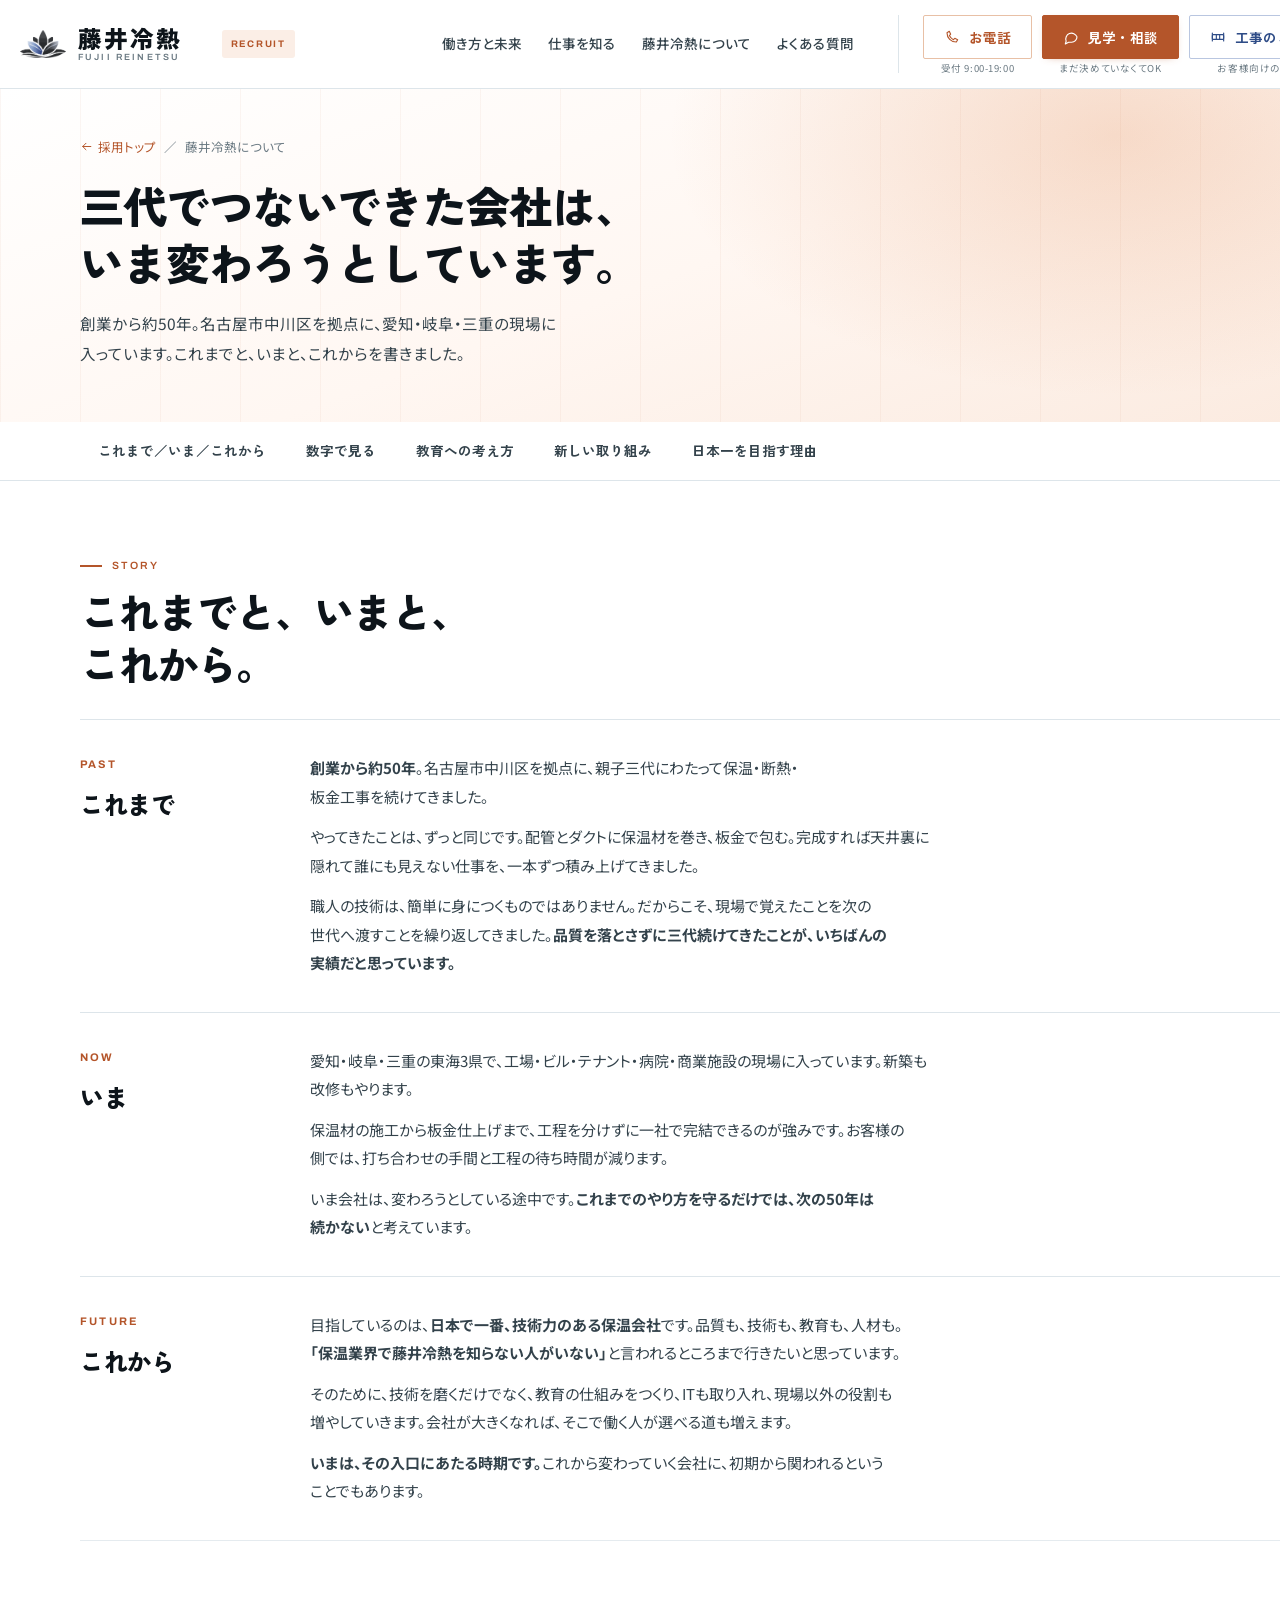
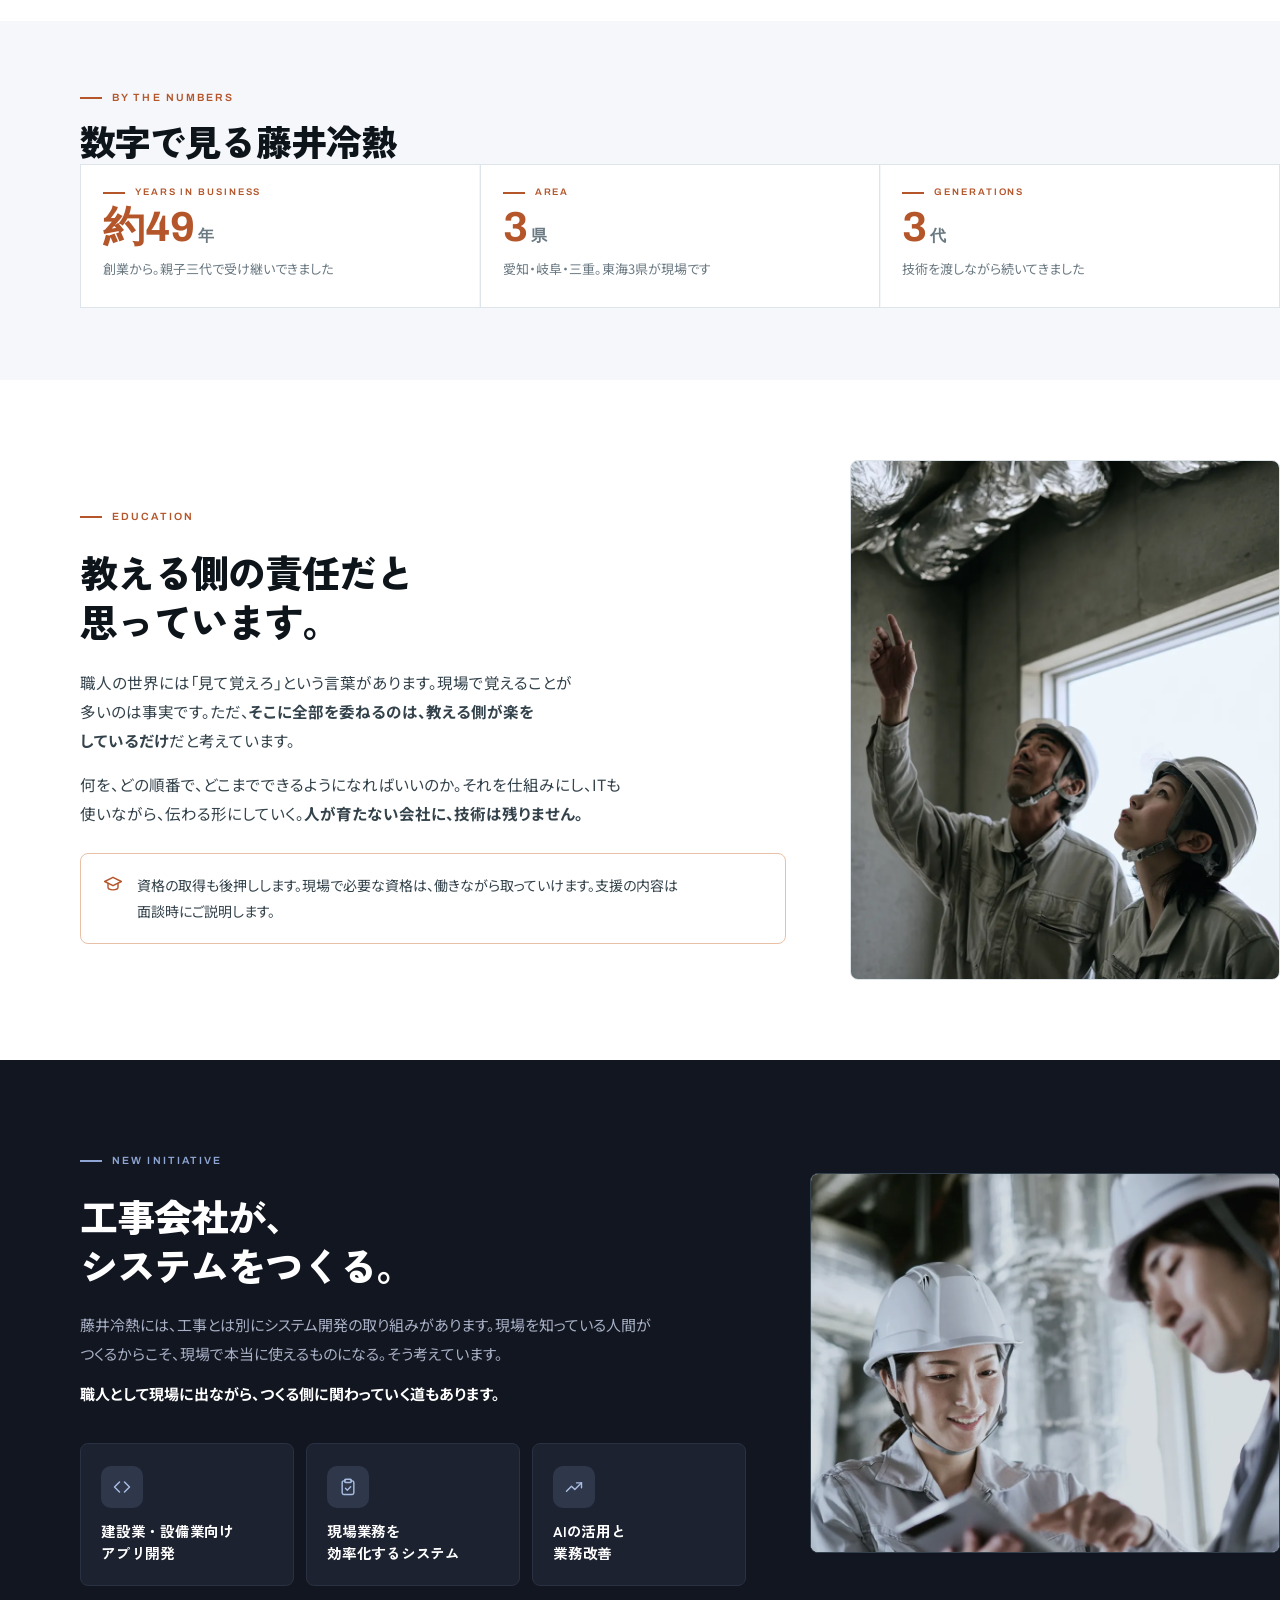
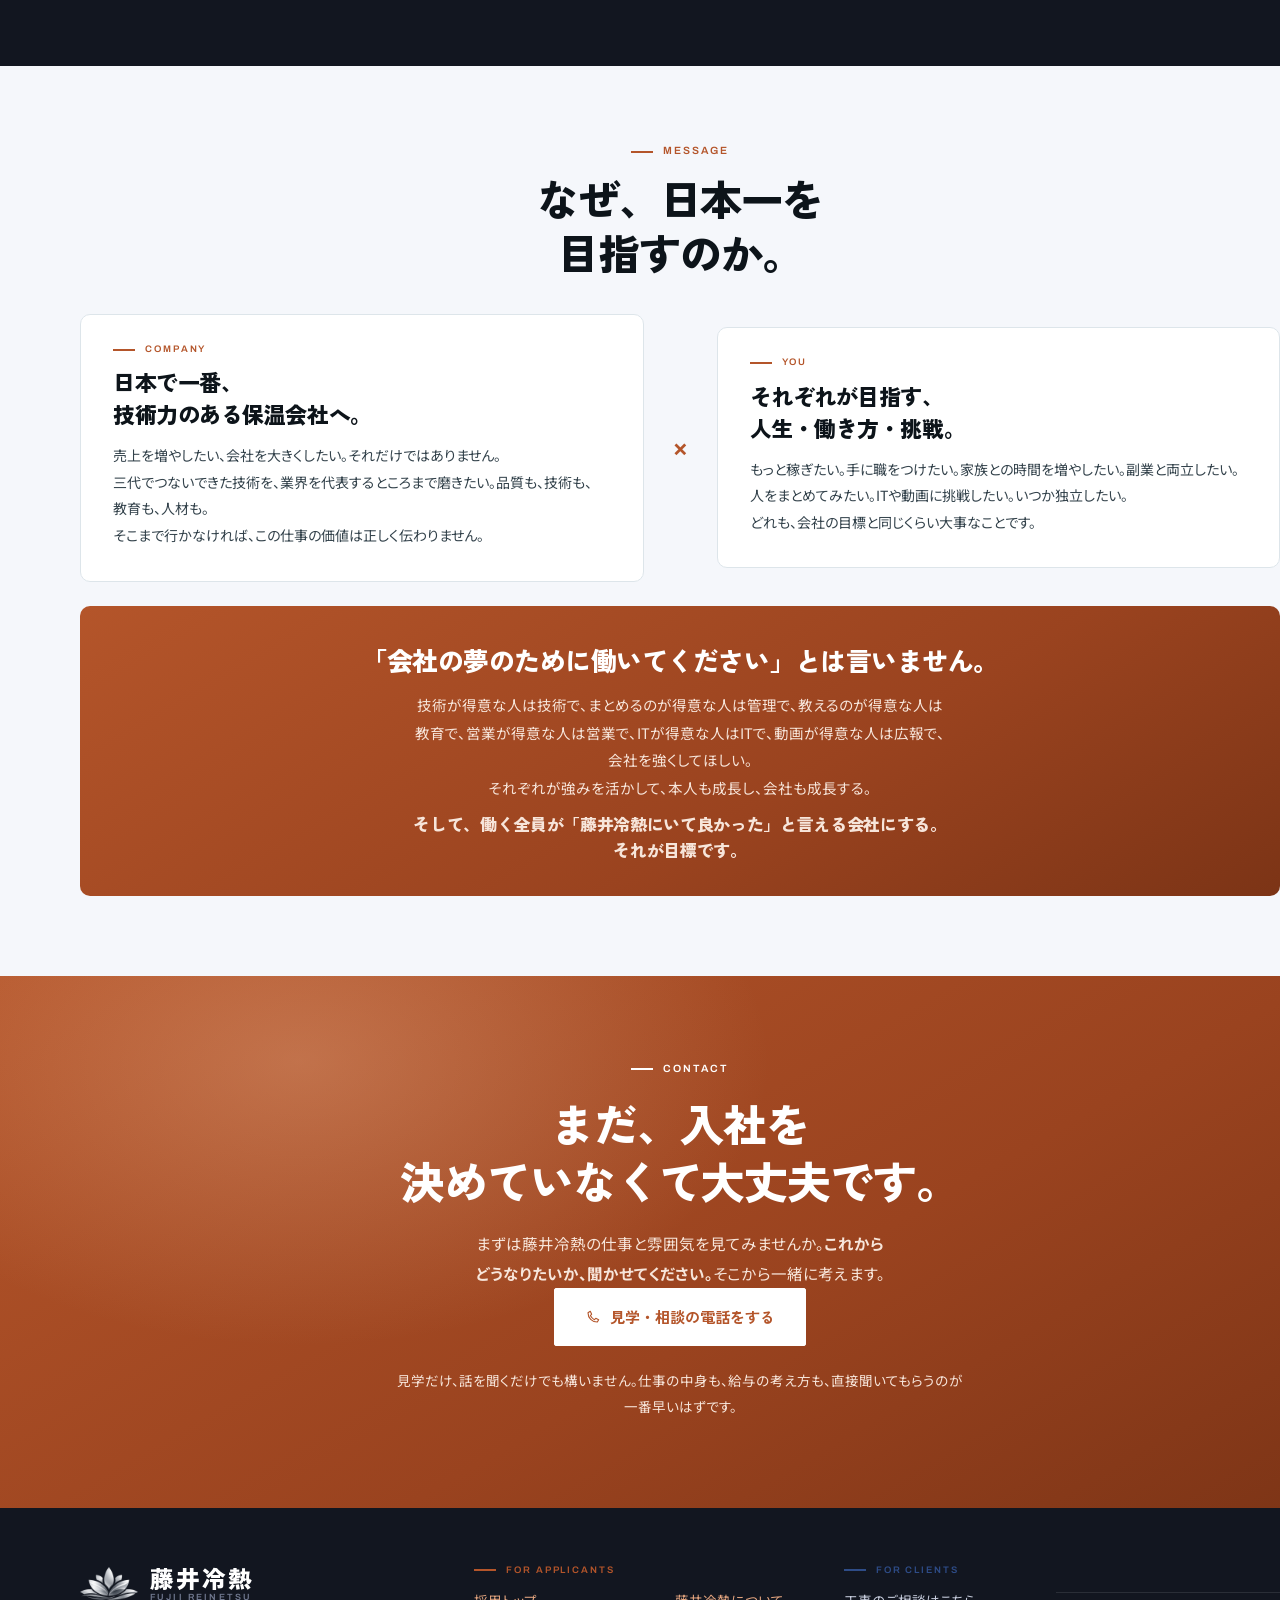
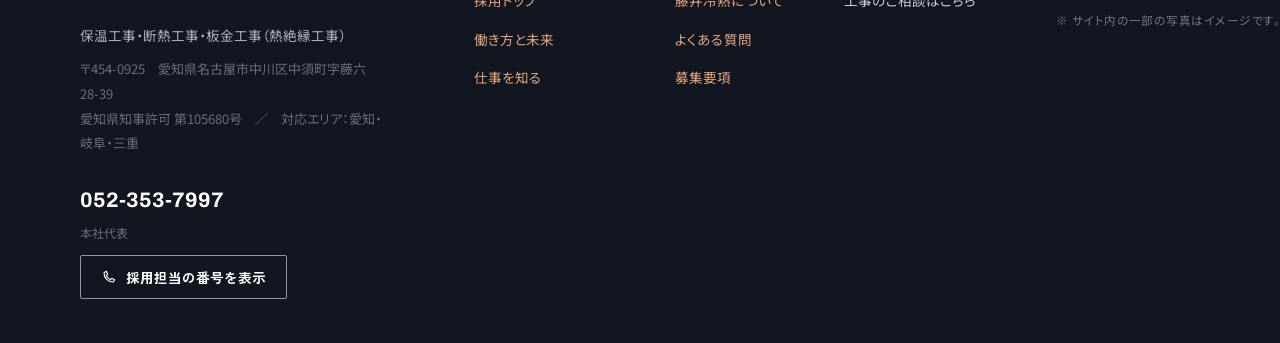
==== recruit-about.html @ 2fcf442e "ヒーローをデザイン画1枚に差し替え 箱を画像と同じ縦横比（1672:941）に固定し、画像をぴったり伸ばす。 画像の中のボタンは常に同じ％の位置にあるので、当たり判定も％で置いた。 幅が変わってもズレ" ====
<!DOCTYPE html>
<html lang="ja">
<head>
<meta charset="utf-8">
<!-- ↑ 公開前の確認用サイトのため検索避け。本番ドメインへ移す時にこの1行を消す。 -->
<meta name="viewport" content="width=device-width, initial-scale=1">
<title>採用｜藤井冷熱について｜創業約50年・親子三代｜名古屋市中川区</title>
<meta name="description" content="藤井冷熱の採用ページ。創業から約50年、親子三代で続く名古屋市中川区の保温・断熱・板金工事の会社です。これまでとこれから、教育への考え方、日本で一番技術力のある保温会社を目指す理由。">
<link rel="preconnect" href="https://fonts.googleapis.com">
<link rel="preconnect" href="https://fonts.gstatic.com" crossorigin>
<link rel="stylesheet" href="https://fonts.googleapis.com/css2?family=Archivo:wght@500;600;700&family=Noto+Sans+JP:wght@400;500;700&family=Zen+Kaku+Gothic+New:wght@500;700;900&display=swap">
<link rel="icon" href="img/favicon.png" type="image/png">
<script>document.documentElement.classList.add('js');</script>
<script src="js/nav.js?v=53702c8f" defer></script>
<link rel="stylesheet" href="css/reset.css?v=e600d7dc">
<link rel="stylesheet" href="css/style.css?v=fec5034e">

	<link rel="canonical" href="https://fujiiren1996.github.io/fujii-reinetsu/recruit-about.html">
	<meta property="og:type" content="article">
	<meta property="og:site_name" content="藤井冷熱">
	<meta property="og:locale" content="ja_JP">
	<meta property="og:url" content="https://fujiiren1996.github.io/fujii-reinetsu/recruit-about.html">
	<meta property="og:title" content="採用｜藤井冷熱について｜創業約50年・親子三代｜名古屋市中川区">
	<meta property="og:description" content="藤井冷熱の採用ページ。創業から約50年、親子三代で続く名古屋市中川区の保温・断熱・板金工事の会社です。これまでとこれから、教育への考え方、日本で一番技術力のある保温会社を目指す理由。">
	<meta property="og:image" content="https://fujiiren1996.github.io/fujii-reinetsu/img/ogp.jpg">
	<meta property="og:image:width" content="1200">
	<meta property="og:image:height" content="630">
	<meta name="twitter:card" content="summary_large_image">
	<script type="application/ld+json">{"@context":"https://schema.org","@graph":[{"@type":"HVACBusiness","@id":"https://fujiiren1996.github.io/fujii-reinetsu/#org","name":"藤井冷熱","alternateName":"フジイレイネツ","url":"https://fujiiren1996.github.io/fujii-reinetsu/","logo":"https://fujiiren1996.github.io/fujii-reinetsu/img/logo.png","image":"https://fujiiren1996.github.io/fujii-reinetsu/img/ogp.jpg","description":"愛知県名古屋市中川区を拠点に、配管・ダクトの保温断熱工事、冷媒管や屋外配管のラッキング（板金仕上げ）を行う熱絶縁工事会社。創業から約50年、親子三代で愛知・岐阜・三重の現場に対応しています。","founder":{"@type":"Person","name":"藤井 築路"},"employee":{"@type":"Person","name":"藤井 築路","jobTitle":"代表"},"address":{"@type":"PostalAddress","postalCode":"454-0925","addressRegion":"愛知県","addressLocality":"名古屋市中川区","streetAddress":"中須町字藤六28-39","addressCountry":"JP"},"telephone":"+81-52-353-7997","openingHoursSpecification":[{"@type":"OpeningHoursSpecification","dayOfWeek":["Monday","Tuesday","Wednesday","Thursday","Friday","Saturday","Sunday"],"opens":"09:00","closes":"19:00"}],"areaServed":[{"@type":"AdministrativeArea","name":"愛知県"},{"@type":"AdministrativeArea","name":"岐阜県"},{"@type":"AdministrativeArea","name":"三重県"}],"knowsAbout":["保温工事","断熱工事","配管保温","ダクト保温","冷媒管ラッキング","板金工事","熱絶縁工事"],"sameAs":["https://www.kensetumap.com/company/316546/","https://tsukulink.net/aichi/city_231100/505792","https://kensetu-mirai.com/companies/aichi/6064646/"],"hasCredential":"愛知県知事許可 第105680号"},{"@type":"WebSite","@id":"https://fujiiren1996.github.io/fujii-reinetsu/#site","url":"https://fujiiren1996.github.io/fujii-reinetsu/","name":"藤井冷熱","inLanguage":"ja","publisher":{"@id":"https://fujiiren1996.github.io/fujii-reinetsu/#org"}},{"@type":"WebPage","@id":"https://fujiiren1996.github.io/fujii-reinetsu/recruit-about.html#page","url":"https://fujiiren1996.github.io/fujii-reinetsu/recruit-about.html","name":"採用｜藤井冷熱について｜創業約50年・親子三代｜名古屋市中川区","description":"藤井冷熱の採用ページ。創業から約50年、親子三代で続く名古屋市中川区の保温・断熱・板金工事の会社です。これまでとこれから、教育への考え方、日本で一番技術力のある保温会社を目指す理由。","isPartOf":{"@id":"https://fujiiren1996.github.io/fujii-reinetsu/#site"},"about":{"@id":"https://fujiiren1996.github.io/fujii-reinetsu/#org"},"inLanguage":"ja"},{"@type":"BreadcrumbList","itemListElement":[{"@type":"ListItem","position":1,"name":"ホーム","item":"https://fujiiren1996.github.io/fujii-reinetsu/"},{"@type":"ListItem","position":2,"name":"採用情報","item":"https://fujiiren1996.github.io/fujii-reinetsu/recruit.html"},{"@type":"ListItem","position":3,"name":"藤井冷熱について","item":"https://fujiiren1996.github.io/fujii-reinetsu/recruit-about.html"}]}]}</script>
</head>
<body>
<svg class="u-sprite" width="0" height="0" aria-hidden="true" focusable="false"><defs>
<symbol id="i-pipe" viewBox="0 0 24 24"><rect x="3.5" y="8.5" width="17" height="7" rx="1.6"/><path d="M3.5 6v12M20.5 6v12"/><path d="M9.5 8.5v7M14.5 8.5v7"/></symbol>
<symbol id="i-user" viewBox="0 0 24 24"><circle cx="12" cy="8" r="3.4"/><path d="M5 20c0-3.6 3.1-5.6 7-5.6s7 2 7 5.6"/></symbol>
<symbol id="i-phone" viewBox="0 0 24 24"><path d="M4.5 5.5c0 8 6 14 14 14l2-3.4-4.3-2.1-2 2a14 14 0 0 1-6.2-6.2l2-2L7.9 3.5z"/></symbol>
<symbol id="i-cam" viewBox="0 0 24 24"><path d="M3 7.5h4L9 5h6l2 2.5h4v12H3z"/><circle cx="12" cy="13" r="3.6"/></symbol>
<symbol id="i-down" viewBox="0 0 24 24"><path d="M12 4v15"/><path d="M6 13l6 6 6-6"/></symbol>
<symbol id="i-arrow" viewBox="0 0 24 24"><path d="M4 12h15"/><path d="M13 6l6 6-6 6"/></symbol>
<symbol id="i-wrench" viewBox="0 0 24 24"><path d="M15.5 3.5a5 5 0 0 0-6.5 6.2L3.7 15a2.4 2.4 0 1 0 3.4 3.4l5.3-5.3a5 5 0 0 0 6.2-6.5l-3 3-2.6-.7-.7-2.6z"/></symbol>
<symbol id="i-users" viewBox="0 0 24 24"><path d="M16 20v-1.8a4 4 0 0 0-4-4H6a4 4 0 0 0-4 4V20"/><circle cx="9" cy="7" r="3.2"/><path d="M22 20v-1.8a4 4 0 0 0-3-3.8"/><path d="M16.4 3.7a4 4 0 0 1 0 6.6"/></symbol>
<symbol id="i-clip" viewBox="0 0 24 24"><rect x="8" y="2.6" width="8" height="4" rx="1.2"/><path d="M9 4.6H7a2 2 0 0 0-2 2v12.4a2 2 0 0 0 2 2h10a2 2 0 0 0 2-2V6.6a2 2 0 0 0-2-2h-2"/><path d="M9 13.6l2.2 2.2 4-4"/></symbol>
<symbol id="i-code" viewBox="0 0 24 24"><path d="M9 18l-6-6 6-6"/><path d="M15 6l6 6-6 6"/></symbol>
<symbol id="i-up" viewBox="0 0 24 24"><path d="M3 17l6-6 4 4 8-8"/><path d="M15 7h6v6"/></symbol>
<symbol id="i-cap" viewBox="0 0 24 24"><path d="M22 9L12 4 2 9l10 5 10-5z"/><path d="M6 11.5V16c0 1.7 2.7 3 6 3s6-1.3 6-3v-4.5"/></symbol>
<symbol id="i-heart" viewBox="0 0 24 24"><path d="M20.8 5.6a5 5 0 0 0-7.1 0L12 7.3l-1.7-1.7a5 5 0 1 0-7.1 7.1L12 21.4l8.8-8.7a5 5 0 0 0 0-7.1z"/></symbol>
<symbol id="i-shield" viewBox="0 0 24 24"><path d="M12 2.5l8 3v6c0 5-3.4 9.3-8 10.5C7.4 20.8 4 16.5 4 11.5v-6z"/><path d="M8.8 12l2.3 2.3 4.2-4.2"/></symbol>
<symbol id="i-box" viewBox="0 0 24 24"><path d="M20.5 7.3L12 3 3.5 7.3v9.4L12 21l8.5-4.3z"/><path d="M3.5 7.3L12 11.6l8.5-4.3"/><path d="M12 21v-9.4"/></symbol>
<symbol id="i-check" viewBox="0 0 24 24"><path d="M5 12.8l4.6 4.6L19 7"/></symbol>
<symbol id="i-award" viewBox="0 0 24 24"><circle cx="12" cy="8.6" r="5.8"/><path d="M8.4 13.6L7 22l5-2.7L17 22l-1.4-8.4"/></symbol>
<symbol id="i-star" viewBox="0 0 24 24"><path d="M12 3.5l2.6 5.4 5.9.8-4.3 4.1 1 5.9L12 17l-5.2 2.7 1-5.9L3.5 9.7l5.9-.8z"/></symbol>
<symbol id="i-sun" viewBox="0 0 24 24"><circle cx="12" cy="12" r="4.2"/><path d="M12 2.4v2.2M12 19.4v2.2M4.2 4.2l1.6 1.6M18.2 18.2l1.6 1.6M2.4 12h2.2M19.4 12h2.2M4.2 19.8l1.6-1.6M18.2 5.8l1.6-1.6"/></symbol>
<symbol id="i-msg" viewBox="0 0 24 24"><path d="M21 11.8a8 8 0 0 1-8 8H8.4L3.5 22.5l1.2-4.3A8 8 0 1 1 21 11.8z"/></symbol>
<symbol id="i-pin" viewBox="0 0 24 24"><path d="M20 10c0 6-8 12-8 12S4 16 4 10a8 8 0 1 1 16 0z"/><circle cx="12" cy="10" r="2.9"/></symbol>
<symbol id="i-eye" viewBox="0 0 24 24"><path d="M2 12s3.8-6.5 10-6.5S22 12 22 12s-3.8 6.5-10 6.5S2 12 2 12z"/><circle cx="12" cy="12" r="3"/></symbol>
<symbol id="i-ruler" viewBox="0 0 24 24"><path d="M15.3 2.6l6.1 6.1a1 1 0 0 1 0 1.4L9.8 21.7a1 1 0 0 1-1.4 0l-6.1-6.1a1 1 0 0 1 0-1.4L13.9 2.6a1 1 0 0 1 1.4 0z"/><path d="M12 6l1.8 1.8M9 9l1.8 1.8M6 12l1.8 1.8"/></symbol>
</defs></svg>
<header class="l-header">
	<div class="l-header__inner">
		<a class="l-header__logo" href="index.html">
			<img class="l-header__mark" src="img/logo.png" alt="藤井冷熱" width="240" height="141" alt="">
			<span class="l-header__wordmark"><b>藤井冷熱</b><i>FUJII REINETSU</i></span>
		</a>
		<button type="button" class="l-header__menu js-drawer" aria-expanded="false" aria-controls="drawer">
			<span class="l-header__menu__bars" aria-hidden="true"><i></i><i></i></span>
			<span class="l-header__menu__txt">メニュー</span>
		</button>
		<span class="l-header__badge">RECRUIT</span>
		<nav class="l-header__nav" aria-label="採用メニュー">
			<a href="recruit-work.html">働き方と未来</a>
			<a href="recruit-job.html">仕事を知る</a>
			<a class="is-current" href="recruit-about.html">藤井冷熱について</a>
			<a href="recruit-faq.html">よくある質問</a>
		</nav>
		<div class="l-header__doors">
			<div class="l-header__door">
				<div class="c-tel c-tel--head">
					<button type="button" class="c-btn c-btn--ocop c-btn--sm c-tel__trigger" aria-expanded="false" data-open-text="閉じる">
						<svg class="c-btn__ic c-btn__ic--ring"><use href="#i-phone"/></svg><span class="l-header__lb">お電話</span><span class="l-header__lb--sp">電話</span>
					</button>
					<div class="c-tel__panel c-tel__panel--cop" hidden>
						<span class="c-eyebrow c-eyebrow--recruit c-eyebrow--xs">採用担当 藤井 蓮</span>
						<a class="c-tel__num" href="tel:09047994123">090-4799-4123</a>
						<span class="c-tel__hours">9:00-19:00 ／ 土日祝も対応</span>
						<a class="c-btn c-btn--ocop c-btn--sm" href="tel:09047994123"><svg class="c-btn__ic c-btn__ic--ring"><use href="#i-phone"/></svg><span>この番号にかける</span></a>
					</div>
				</div>
				<span>受付 9:00-19:00</span>
			</div>
			<div class="l-header__door">
				<a class="c-btn c-btn--cop c-btn--sm" href="#entry"><svg class="c-btn__ic c-btn__ic--go"><use href="#i-msg"/></svg><span class="l-header__lb">見学・相談</span><span class="l-header__lb--sp">見学</span></a>
				<span>まだ決めていなくてOK</span>
			</div>
			<div class="l-header__door l-header__door--switch">
				<a class="c-btn c-btn--oblue c-btn--sm" href="index.html"><svg class="c-btn__ic"><use href="#i-pipe"/></svg><span class="l-header__lb">工事のご依頼</span><span class="l-header__lb--sp">工事</span></a>
				<span>お客様向けのご案内</span>
			</div>
		</div>
	</div>
</header>
<nav class="c-worlds" aria-label="サイトの切り替え">
	<a class="c-worlds__i c-worlds__i--client" href="index.html"><b>工事のご依頼</b><i>お客様の方へ</i><svg class="c-worlds__ar" aria-hidden="true"><use href="#i-arrow"/></svg></a>
	<a class="c-worlds__i c-worlds__i--recruit is-current" href="recruit.html" aria-current="true"><b>採用・求人</b><i>働きたい方へ</i></a>
</nav>

<main>

<section class="l-pagehead">
	<div class="l-inner l-pagehead__inner">
		<p class="c-crumb"><a href="recruit.html"><svg><use href="#i-arrow"/></svg>採用トップ</a><span>／</span><span>藤井冷熱について</span></p>
		<h1 class="u-dp l-pagehead__ttl js-inview-lines">三代でつないできた会社は、<br>いま変わろうとしています。</h1>
		<p class="l-pagehead__lead js-fadein" style="--d:220ms">創業から約50年。名古屋市中川区を拠点に、愛知・岐阜・三重の現場に入っています。これまでと、いまと、これからを書きました。</p>
	</div>
</section>
<nav class="c-anchor" aria-label="ページ内メニュー"><div class="l-inner c-anchor__inner"><a href="#story">これまで／いま／これから</a><a href="#numbers">数字で見る</a><a href="#edu">教育への考え方</a><a href="#tech">新しい取り組み</a><a href="#message">日本一を目指す理由</a></div></nav>
<section class="l-section--r" id="story">
	<div class="l-inner">
		<div class="c-sechead js-fadein">
			<p class="c-eyebrow c-eyebrow--recruit">Story</p>
			<h2 class="u-dp js-inview-lines">これまでと、いまと、<br>これから。</h2>
		</div>
		<div class="p-story" style="margin-top:30px">
			<div class="p-story__row js-fadein js-fadein--wipe-l">
				<div class="p-story__k"><em>Past</em><b>これまで</b></div>
				<div>
					<p><b>創業から約50年</b>。名古屋市中川区を拠点に、親子三代にわたって保温・断熱・板金工事を続けてきました。</p>
					<p>やってきたことは、ずっと同じです。配管とダクトに保温材を巻き、板金で包む。完成すれば天井裏に隠れて誰にも見えない仕事を、一本ずつ積み上げてきました。</p>
					<p>職人の技術は、簡単に身につくものではありません。だからこそ、現場で覚えたことを次の世代へ渡すことを繰り返してきました。<b>品質を落とさずに三代続けてきたことが、いちばんの実績だと思っています。</b></p>
				</div>
			</div>
			<div class="p-story__row js-fadein js-fadein--wipe-l">
				<div class="p-story__k"><em>Now</em><b>いま</b></div>
				<div>
					<p>愛知・岐阜・三重の東海3県で、工場・ビル・テナント・病院・商業施設の現場に入っています。新築も改修もやります。</p>
					<p>保温材の施工から板金仕上げまで、工程を分けずに一社で完結できるのが強みです。お客様の側では、打ち合わせの手間と工程の待ち時間が減ります。</p>
					<p>いま会社は、変わろうとしている途中です。<b>これまでのやり方を守るだけでは、次の50年は続かない</b>と考えています。</p>
				</div>
			</div>
			<div class="p-story__row js-fadein js-fadein--wipe-l">
				<div class="p-story__k"><em>Future</em><b>これから</b></div>
				<div>
					<p>目指しているのは、<b>日本で一番、技術力のある保温会社</b>です。品質も、技術も、教育も、人材も。<b>「保温業界で藤井冷熱を知らない人がいない」</b>と言われるところまで行きたいと思っています。</p>
					<p>そのために、技術を磨くだけでなく、教育の仕組みをつくり、ITも取り入れ、現場以外の役割も増やしていきます。会社が大きくなれば、そこで働く人が選べる道も増えます。</p>
					<p><b>いまは、その入口にあたる時期です。</b>これから変わっていく会社に、初期から関われるということでもあります。</p>
				</div>
			</div>
		</div>
	</div>
</section>

<section class="p-numbers l-section--bg" id="numbers">
	<div class="l-inner">
		<div class="c-sechead js-fadein" >
			<p class="c-eyebrow c-eyebrow--recruit">By the numbers</p>
			<h2 class="u-dp c-sechead__h--md js-inview-lines">数字で見る藤井冷熱</h2>
		</div>
		<ul class="p-numbers__grid" data-seq="70">
			<li class="p-numbers__cell js-fadein js-fadein--wipe-d"><span class="c-eyebrow c-eyebrow--recruit c-eyebrow--xs">Years in business</span><span class="p-numbers__v">約<span class="js-count">50</span><small>年</small></span><p>創業から。親子三代で受け継いできました</p></li>
			<li class="p-numbers__cell js-fadein js-fadein--wipe-d"><span class="c-eyebrow c-eyebrow--recruit c-eyebrow--xs">Area</span><span class="p-numbers__v"><span class="js-count">3</span><small>県</small></span><p>愛知・岐阜・三重。東海3県が現場です</p></li>
			<li class="p-numbers__cell js-fadein js-fadein--wipe-d"><span class="c-eyebrow c-eyebrow--recruit c-eyebrow--xs">Generations</span><span class="p-numbers__v"><span class="js-count">3</span><small>代</small></span><p>技術を渡しながら続いてきました</p></li>
		</ul>
	</div>
</section>

<section class="l-section--r" id="edu">
	<div class="l-inner p-training__inner">
		<div>
			<p class="c-eyebrow c-eyebrow--recruit js-fadein">Education</p>
			<h2 class="u-dp p-training__ttl js-inview-lines">教える側の責任だと<br>思っています。</h2>
			<p class="p-training__lead js-fadein">職人の世界には「見て覚えろ」という言葉があります。現場で覚えることが多いのは事実です。ただ、<b>そこに全部を委ねるのは、教える側が楽をしているだけ</b>だと考えています。</p>
			<p class="p-training__lead js-fadein" style="margin-top:14px">何を、どの順番で、どこまでできるようになればいいのか。それを仕組みにし、ITも使いながら、伝わる形にしていく。<b>人が育たない会社に、技術は残りません。</b></p>
			<div class="p-type__note js-fadein" style="margin-top:24px">
				<svg class="c-ic c-ic--20"><use href="#i-cap"/></svg>
				<p>資格の取得も後押しします。現場で必要な資格は、働きながら取っていけます。<span class="is-tbd">支援の内容は面談時にご説明します。</span></p>
			</div>
		</div>
		<figure class="c-photo p-training__ph js-fadein js-fadein--wipe-d js-inview-sheen c-photo--has" style="--pos:50% 40%"><span class="c-photo__grid"></span><img src="img/photos/r-teaching.webp" alt="先輩が若手にダクトの保温を説明している場面" loading="lazy" decoding="async" width="924" height="1232"></figure>
	</div>
</section>

<section class="p-tech" id="tech">
	<div class="l-inner p-tech__inner">
		<div>
			<p class="c-eyebrow c-eyebrow--dark js-fadein">New initiative</p>
			<h2 class="u-dp p-tech__ttl js-inview-lines" style="--d:180ms">工事会社が、<br>システムをつくる。</h2>
			<p class="p-tech__lead js-fadein">藤井冷熱には、工事とは別にシステム開発の取り組みがあります。現場を知っている人間がつくるからこそ、現場で本当に使えるものになる。そう考えています。</p>
			<p class="p-tech__lead js-fadein" style="margin-top:12px"><b style="color:#fff">職人として現場に出ながら、つくる側に関わっていく道もあります。</b></p>
			<div class="p-tech__tiles" data-seq="70" data-seq-from="300">
				<div class="p-tech__tile js-fadein js-fadein--wipe-u"><span class="c-icbox c-icbox--sky"><svg class="c-ic c-ic--20"><use href="#i-code"/></svg></span><b class="u-dp7">建設業・設備業向け<br>アプリ開発</b></div>
				<div class="p-tech__tile js-fadein js-fadein--wipe-u"><span class="c-icbox c-icbox--sky"><svg class="c-ic c-ic--20"><use href="#i-clip"/></svg></span><b class="u-dp7">現場業務を<br>効率化するシステム</b></div>
				<div class="p-tech__tile js-fadein js-fadein--wipe-u"><span class="c-icbox c-icbox--sky"><svg class="c-ic c-ic--20"><use href="#i-up"/></svg></span><b class="u-dp7">AIの活用と<br>業務改善</b></div>
			</div>
		</div>
		<figure class="c-photo c-photo--dark p-tech__ph js-fadein js-fadein--wipe-l c-photo--has" style="--d:320ms;--pos:50% 55%"><img src="img/photos/r-tablet.webp" alt="現場でタブレットの図面を確認する二人" loading="lazy" decoding="async" width="1450" height="816"></figure>
	</div>
</section>

<section class="l-section--r l-section--bg" id="message">
	<div class="l-inner">
		<div class="c-sechead c-sechead--center js-fadein">
			<p class="c-eyebrow c-eyebrow--recruit">Message</p>
			<h2 class="u-dp c-sechead__h--lg js-inview-lines">なぜ、日本一を<br>目指すのか。</h2>
		</div>
		<div class="p-two" style="margin-top:34px">
			<div class="p-two__side js-fadein js-fadein--wipe-l">
				<span class="c-eyebrow c-eyebrow--recruit c-eyebrow--xs">Company</span>
				<b>日本で一番、<br>技術力のある保温会社へ。</b>
				<p>売上を増やしたい、会社を大きくしたい。それだけではありません。三代でつないできた技術を、業界を代表するところまで磨きたい。品質も、技術も、教育も、人材も。<br>そこまで行かなければ、この仕事の価値は正しく伝わりません。</p>
			</div>
			<span class="p-two__x js-fadein js-fadein--pop">×</span>
			<div class="p-two__side js-fadein js-fadein--wipe-r">
				<span class="c-eyebrow c-eyebrow--recruit c-eyebrow--xs">You</span>
				<b>それぞれが目指す、<br>人生・働き方・挑戦。</b>
				<p>もっと稼ぎたい。手に職をつけたい。家族との時間を増やしたい。副業と両立したい。人をまとめてみたい。ITや動画に挑戦したい。いつか独立したい。<br>どれも、会社の目標と同じくらい大事なことです。</p>
			</div>
		</div>
		<div class="p-two__out js-fadein js-fadein--wipe-u">
			<b>「会社の夢のために働いてください」とは言いません。</b>
			<p>技術が得意な人は技術で、まとめるのが得意な人は管理で、教えるのが得意な人は教育で、営業が得意な人は営業で、ITが得意な人はITで、動画が得意な人は広報で、会社を強くしてほしい。<br>それぞれが強みを活かして、本人も成長し、会社も成長する。<br><b style="display:block;margin-top:10px;font-size:17px">そして、働く全員が「藤井冷熱にいて良かった」と言える会社にする。それが目標です。</b></p>
		</div>
	</div>
</section>

<section class="p-entry" id="entry">
	<div class="l-inner p-entry__inner">
		<p class="c-eyebrow c-eyebrow--white js-fadein">Contact</p>
		<h2 class="u-dp p-entry__ttl js-inview-lines">まだ、入社を<br>決めていなくて大丈夫です。</h2>
		<p class="p-entry__lead js-fadein">まずは藤井冷熱の仕事と雰囲気を見てみませんか。<b>これからどうなりたいか、聞かせてください。</b>そこから一緒に考えます。</p>
		<div class="c-tel js-fadein js-fadein--pop">
			<button type="button" class="c-btn c-btn--white c-tel__trigger" aria-expanded="false">
				<svg class="c-btn__ic c-btn__ic--ring"><use href="#i-phone"/></svg><span>見学・相談の電話をする</span>
			</button>
			<div class="c-tel__panel c-tel__panel--cop" hidden>
				<span class="c-eyebrow c-eyebrow--recruit c-eyebrow--xs">採用担当 藤井 蓮</span>
				<a class="c-tel__num" href="tel:09047994123">090-4799-4123</a>
				<span class="c-tel__hours">受付 9:00-19:00 ／ 土日祝も対応可能</span>
				<a class="c-btn c-btn--cop c-btn--sm" href="tel:09047994123"><svg class="c-btn__ic c-btn__ic--ring"><use href="#i-phone"/></svg><span>この番号にかける</span></a>
			</div>
		</div>
		<p class="p-entry__hint js-fadein">見学だけ、話を聞くだけでも構いません。仕事の中身も、給与の考え方も、直接聞いてもらうのが一番早いはずです。</p>
	</div>
</section>
</main>

<footer class="l-footer">
	<div class="l-inner l-footer__inner">
		<div class="l-footer__brand">
			<span class="l-footer__logo">
				<img class="l-footer__mark" src="img/logo-silver.png" alt="藤井冷熱" width="240" height="141" alt="">
				<span class="l-footer__wordmark"><b>藤井冷熱</b><i>FUJII REINETSU</i></span>
			</span>
			<p class="l-footer__biz">保温工事・断熱工事・板金工事（熱絶縁工事）</p>
			<p class="l-footer__ph">〒454-0925　愛知県名古屋市中川区中須町字藤六28-39<br>愛知県知事許可 第105680号<span class="l-footer__sep">　／　</span><span class="l-footer__area">対応エリア：愛知・岐阜・三重</span></p>
			<div class="l-footer__tels">
				<span class="l-footer__telrow">
					<span class="l-footer__tel l-footer__tel--flat">052-353-7997</span>
					<span class="l-footer__hours">本社代表</span>
				</span>
				<div class="c-tel c-tel--foot">
					<button type="button" class="c-btn c-btn--ow c-btn--sm c-tel__trigger" aria-expanded="false" data-open-text="閉じる">
						<svg class="c-btn__ic c-btn__ic--ring"><use href="#i-phone"/></svg><span>採用担当の番号を表示</span>
					</button>
					<div class="c-tel__panel" hidden>
						<span class="c-eyebrow c-eyebrow--recruit c-eyebrow--xs">採用担当 藤井 蓮</span>
						<a class="c-tel__num" href="tel:09047994123">090-4799-4123</a>
						<span class="c-tel__hours">9:00-19:00 ／ 土日祝も対応</span>
						<a class="c-btn c-btn--cop c-btn--sm" href="tel:09047994123"><svg class="c-btn__ic c-btn__ic--ring"><use href="#i-phone"/></svg><span>この番号にかける</span></a>
					</div>
				</div>
			</div>
		</div>
		<nav class="l-footer__navs" aria-label="フッターメニュー">
			<div class="l-footer__col l-footer__col--recruit">
				<span class="c-eyebrow c-eyebrow--recruit c-eyebrow--xs">For applicants</span>
				<a href="recruit.html">採用トップ</a><a href="recruit-work.html">働き方と未来</a><a href="recruit-job.html">仕事を知る</a>
			</div>
			<div class="l-footer__col l-footer__col--recruit">
				<span class="c-eyebrow c-eyebrow--recruit c-eyebrow--xs l-footer__spacer">.</span>
				<a href="recruit-about.html">藤井冷熱について</a><a href="recruit-faq.html">よくある質問</a><a href="recruit-work.html#req">募集要項</a>
			</div>
			<div class="l-footer__col">
				<span class="c-eyebrow c-eyebrow--client c-eyebrow--xs">For clients</span>
				<a href="index.html">工事のご相談はこちら</a>
			</div>
		</nav>
		<p class="l-footer__note">※ サイト内の一部の写真はイメージです。</p>
	</div>
</footer>

<script src="js/main.js?v=8d80c6ad"></script>
<div class="c-spcta" aria-label="応募・見学のご相談">
	<a class="c-spcta__tel" href="tel:09047994123"><svg class="c-ic c-ic--18"><use href="#i-phone"/></svg><span>電話で相談</span></a>
	<a class="c-spcta__btn" href="#entry"><span>見学・応募はこちら</span></a>
</div>
<div class="l-drawer" id="drawer" hidden>
	<div class="l-drawer__sheet">
		<nav class="l-drawer__nav" aria-label="サイト内メニュー">
			<p class="c-eyebrow c-eyebrow--recruit c-eyebrow--xs">採用情報</p>
			<div class="l-drawer__links">
				<a href="recruit.html">採用トップ</a>
				<a href="recruit-work.html">働き方と未来</a>
				<a href="recruit-job.html">仕事を知る</a>
				<a href="recruit-about.html" class="is-current">藤井冷熱について</a>
				<a href="recruit-faq.html">よくある質問</a>
			</div>
			<p class="c-eyebrow c-eyebrow--client c-eyebrow--xs l-drawer__sub">工事のご依頼</p>
			<div class="l-drawer__links l-drawer__links--sub">
				<a href="index.html#services">事業内容</a>
				<a href="index.html#works">施工実績</a>
				<a href="index.html#flow">対応の流れ</a>
				<a href="index.html#about">私たちについて</a>
				<a href="index.html#profile">会社概要</a>
				<a href="index.html#faq">よくあるご質問</a>
			</div>
		</nav>
		<div class="l-drawer__foot">
			<a class="c-btn c-btn--cop" href="index.html"><span>工事のご相談はこちら</span></a>
			<a class="l-drawer__tel" href="tel:09047994123">
				<svg class="c-ic c-ic--18"><use href="#i-phone"/></svg>
				<span><b>090-4799-4123</b><i>担当 藤井 蓮 ／ 9:00-19:00</i></span>
			</a>
		</div>
	</div>
</div>
</body>
</html>
---- css/style.css ----
@charset "utf-8";
/* ==========================================================================
   藤井冷熱 — style.css
   順序: tokens → base → l- → c- → p- → motion → responsive
   数値はすべて _ref/comp-*.tsv（カンプ実測）から取っている。目分量禁止。
   ========================================================================== */

/* ==========================================================================
   1. tokens
   ========================================================================== */
:root {
	/* 冷（お客様導線）— ロゴの青（#5870a8〜#90a8d0）から導出。
	   本文・CTAに使うため、彩度を保ったまま明度を落として
	   白地でコントラスト 8.3:1 を確保している。 */
	--blue: #2e4c87;
	--blue-d: #1e3663;
	--blue-l: #eef2f9;
	--blue-m: #b9c6e0;
	--blue-logo: #5870a8;
	/* 熱（採用導線） */
	--cop: #b4552a;
	--cop-d: #8b3e1b;
	--cop-l: #fbeee6;
	--cop-m: #e8c0a6;
	--cop-2: #e08a55;
	--cop-3: #f6c3a0;
	--cop-4: #ffe3d0;
	/* Cタイプ用。A=藍 B=銅 C=緑 の3択を一目で見分けるため。 */
	--grn: #3d6b57;
	--grn-l: #eaf1ee;
	--grn-d: #2b4d3f;
	--grn-m: #b3ccc0;
	/* ニュートラル */
	--w: #fff;
	--bg: #f5f7fb;
	--bg-2: #e9edf4;
	--ink: #0d141a;
	--ink-2: #33424b;
	--mut: #6a7982;
	--line: #dde5ea;
	--line-2: #edf2f4;
	/* 暗部 */
	--dk: #121620;
	--dk-2: #1d2230;
	--dk-3: #2a3142;
	--wd: #1a120e;
	--wd-2: #241a14;
	--wd-3: #32241b;
	/* 書体 */
	--ff-jp: "Noto Sans JP", "Hiragino Kaku Gothic ProN", "Yu Gothic", sans-serif;
	--ff-dp: "Zen Kaku Gothic New", "Hiragino Kaku Gothic ProN", sans-serif;
	--ff-lt: "Archivo", "Helvetica Neue", Arial, sans-serif;
	/* 寸法 */
	--page: 1440px;
	--inner: 1200px;
	--inner-wide: 1320px;
	--head-h: 89px;
	/* 動き */
	--e-out: cubic-bezier(.16, 1, .3, 1);
	--e-io: cubic-bezier(.65, 0, .35, 1);
	--d: 0ms;
}

/* ==========================================================================
   2. base
   ========================================================================== */
body {
	background: var(--w);
	color: var(--ink);
	font-family: var(--ff-jp);
	font-size: 16px;
	line-height: 1.9;
	font-feature-settings: "palt" 1;
	-webkit-font-smoothing: antialiased;
	overflow-x: hidden;
}

.u-dp {
	font-family: var(--ff-dp);
	font-weight: 900;
	letter-spacing: -.025em;
	line-height: 1.3;
	text-wrap: balance;
}

.u-dp7 {
	font-family: var(--ff-dp);
	font-weight: 700;
	letter-spacing: -.015em;
	line-height: 1.5;
}

.u-lt {
	font-family: var(--ff-lt);
}

.u-tabnum {
	font-family: var(--ff-lt);
	font-variant-numeric: tabular-nums;
}

/* ==========================================================================
   3. l- layout
   ========================================================================== */
.l-inner {
	width: var(--inner);
	margin-inline: auto;
}

.l-inner--wide {
	width: var(--inner-wide);
	margin-inline: auto;
}

.l-section {
	padding-block: 76px;
}

.l-section--sm {
	padding-block: 62px;
}

/* 採用ページの標準セクション。トップ(100px)とは値が違う（カンプ実測）。 */
.l-section--r {
	padding-block: 80px;
}

.l-section--bg {
	background: var(--bg);
}

.l-seam {
	height: 5px;
	border-top: 1px solid var(--line);
	border-bottom: 1px solid var(--line);
}

/* --- header --------------------------------------------------------- */
.l-header {
	position: sticky;
	top: 0;
	z-index: 40;
	background: var(--w);
	border-bottom: 1px solid var(--line);
	transition: box-shadow .4s var(--e-out);
}

.l-header.is-scrolled {
	box-shadow: 0 4px 24px -12px rgba(13, 20, 26, .28);
}

.l-header__inner {
	width: var(--inner-wide);
	margin-inline: auto;
	height: 88px;
	display: flex;
	align-items: center;
	gap: 44px;
}

.l-header__logo {
	display: flex;
	align-items: center;
	gap: 12px;
}

.l-header__mark {
	width: 46px;
	height: auto;
	flex: none;
}

.l-header__wordmark {
	display: flex;
	flex-direction: column;
	gap: 3px;
}

.l-header__logo b {
	font-family: var(--ff-dp);
	font-weight: 900;
	font-size: 24px;
	letter-spacing: .08em;
	line-height: 1;
}

.l-header__logo i {
	font-style: normal;
	font-family: var(--ff-lt);
	font-weight: 600;
	font-size: 9px;
	letter-spacing: .24em;
	color: var(--mut);
	line-height: 1;
}

.l-header__badge {
	font-family: var(--ff-lt);
	font-weight: 700;
	font-size: 9.5px;
	letter-spacing: .18em;
	color: var(--cop);
	background: var(--cop-l);
	padding: 5px 9px;
	border-radius: 3px;
	margin-left: -4px;
	align-self: center;
}

.l-header__nav {
	display: flex;
	gap: 26px;
	margin-left: auto;
}

.l-header__nav a {
	position: relative;
	font-size: 13.5px;
	font-weight: 500;
	color: var(--ink-2);
	transition: color .3s var(--e-out);
}

.l-header__nav a::after {
	content: "";
	position: absolute;
	left: 0;
	bottom: -6px;
	width: 100%;
	height: 1px;
	background: currentColor;
	transform: scaleX(0);
	transform-origin: right;
	transition: transform .45s var(--e-out);
}

.l-header__doors {
	display: flex;
	align-items: stretch;
	gap: 10px;
	padding-left: 24px;
	border-left: 1px solid var(--line);
}

.l-header__door {
	display: flex;
	flex-direction: column;
	gap: 5px;
	align-items: center;
}

.l-header__door > span {
	font-size: 9.5px;
	letter-spacing: .06em;
	color: var(--mut);
	line-height: 1;
}

.l-header__tel {
	display: flex;
	flex-direction: column;
	gap: 2px;
	padding-right: 20px;
	border-right: 1px solid var(--line);
	margin-right: 4px;
}

.l-header__tel b {
	font-family: var(--ff-lt);
	font-weight: 700;
	font-size: 20px;
	font-variant-numeric: tabular-nums;
	line-height: 1.15;
}

.l-header__tel span {
	font-size: 10px;
	color: var(--mut);
	line-height: 1.2;
}

/* --- footer --------------------------------------------------------- */
.l-footer {
	background: var(--dk);
	padding: 58px 0 44px;
}

.l-footer__inner {
	display: flex;
	gap: 80px;
	align-items: flex-start;
}

.l-footer__brand {
	flex: 1;
	display: flex;
	flex-direction: column;
	gap: 9px;
}

.l-footer__logo {
	display: flex;
	align-items: center;
	gap: 12px;
}

.l-footer__mark {
	width: 46px;
	height: auto;
	flex: none;
}

.l-footer__wordmark {
	display: flex;
	flex-direction: column;
	gap: 3px;
}

.l-footer__brand b {
	font-family: var(--ff-dp);
	font-weight: 900;
	font-size: 24px;
	letter-spacing: .08em;
	line-height: 1;
	color: var(--w);
}

.l-footer__brand i {
	font-style: normal;
	font-family: var(--ff-lt);
	font-weight: 600;
	font-size: 9px;
	letter-spacing: .24em;
	color: #6f778e;
	line-height: 1;
}

.l-footer__biz {
	font-size: 13.5px;
	color: #a8b0c6;
	margin-top: 12px;
}

.l-footer__ph {
	font-size: 13px;
	color: #656d84;
}

.l-footer__tels {
	margin-top: 16px;
	display: flex;
	flex-direction: column;
	gap: 10px;
}

.l-footer__telrow {
	display: flex;
	flex-direction: column;
	gap: 1px;
}

.l-footer__tel {
	font-family: var(--ff-lt);
	font-size: 21px;
	font-weight: 700;
	color: var(--w);
	font-variant-numeric: tabular-nums;
	transition: color .3s var(--e-out);
}

.l-footer__hours {
	font-size: 12px;
	color: #656d84;
}

.l-footer__navs {
	display: flex;
	gap: 60px;
}

.l-footer__col {
	display: flex;
	flex-direction: column;
	gap: 13px;
}

.l-footer__col a {
	font-size: 13.5px;
	color: #c7cddd;
	transition: color .3s var(--e-out), transform .3s var(--e-out);
}

.l-footer__col--recruit a {
	color: #e4a57f;
}

.l-footer__spacer {
	opacity: 0;
	pointer-events: none;
}

/* ==========================================================================
   4. c- components
   ========================================================================== */

/* --- eyebrow（ゾーンの色分けの要） ---------------------------------- */
.c-eyebrow {
	display: inline-flex;
	align-items: center;
	gap: 10px;
	font-family: var(--ff-lt);
	font-weight: 600;
	font-size: 10.5px;
	letter-spacing: .2em;
	text-transform: uppercase;
	line-height: 1;
}

.c-eyebrow::before {
	content: "";
	width: 22px;
	height: 2px;
	flex: none;
	transform-origin: left;
}

.c-eyebrow i {
	font-style: normal;
	opacity: .62;
	letter-spacing: .14em;
}

.c-eyebrow--xs {
	font-size: 9.5px;
}

.c-eyebrow--client {
	color: var(--blue);
}

.c-eyebrow--client::before {
	background: var(--blue);
}

.c-eyebrow--recruit {
	color: var(--cop);
}

.c-eyebrow--recruit::before {
	background: var(--cop);
}

.c-eyebrow--dark {
	color: #8fa6d4;
}

.c-eyebrow--dark::before {
	background: #8fa6d4;
}

.c-eyebrow--white {
	color: var(--w);
}

.c-eyebrow--white::before {
	background: var(--w);
}

.c-eyebrow--sand {
	color: var(--cop-3);
}

.c-eyebrow--sand::before {
	background: var(--cop-3);
}

/* --- section head ---------------------------------------------------- */
.c-sechead {
	display: flex;
	flex-direction: column;
	gap: 14px;
}

.c-sechead h2 {
	font-size: 40px;
}

/* 見出しの大きさは段階で持つ。インラインで書くとメディアクエリに勝ってしまう。
   .c-sechead h2 が (0,1,1) なので、要素名を足して詳細度を揃える。 */
h2.c-sechead__h--xl { font-size: 44px; }
h2.c-sechead__h--lg { font-size: 42px; }
h2.c-sechead__h--md { font-size: 36px; }
h2.c-sechead__h--sm { font-size: 34px; }

.c-sechead__lead {
	font-size: 15.5px;
	color: var(--ink-2);
	max-width: 62ch;
}

.c-sechead--center {
	align-items: center;
	text-align: center;
}

.c-sechead--center .c-sechead__lead {
	text-align: center;
}

/* --- button ------------------------------------------------------------
   役割ごとに挙動を変える。
   ・塗り  ＝ ポインタが入った位置から塗りが広がる（押せる面という感覚）
   ・線    ＝ 塗らずに枠が引かれる（副次的な選択肢という感覚）
   ・押下  ＝ 沈む。影を畳む。指で押した手応えを返す
   ------------------------------------------------------------------------ */
.c-btn {
	position: relative;
	display: inline-flex;
	align-items: center;
	justify-content: center;
	gap: 9px;
	font-family: var(--ff-dp);
	font-weight: 700;
	font-size: 15px;
	padding: 18px 30px;
	border-radius: 2px;
	border: 1px solid transparent;
	line-height: 1.35;
	text-align: center;
	overflow: hidden;
	isolation: isolate;
	--mx: 50%;
	--my: 50%;
	transition:
		transform .5s var(--e-out),
		box-shadow .5s var(--e-out),
		color .3s var(--e-out),
		border-color .35s var(--e-out);
}

.c-btn > * {
	position: relative;
	z-index: 1;
}

/* 塗りが広がる面。ポインタの位置を原点にする。 */
.c-btn::before {
	content: "";
	position: absolute;
	left: var(--mx);
	top: var(--my);
	width: 0;
	height: 0;
	z-index: 0;
	border-radius: 50%;
	transform: translate(-50%, -50%);
	transition: width .62s var(--e-out), height .62s var(--e-out), opacity .3s linear;
}

.c-btn:active {
	transform: translateY(0) scale(.978);
	transition-duration: .09s;
}

.c-btn__ic {
	width: 16px;
	height: 16px;
	flex: none;
	stroke: currentColor;
	fill: none;
	stroke-width: 1.7;
	stroke-linecap: round;
	stroke-linejoin: round;
	transition: transform .55s var(--e-out);
}

@keyframes ring {
	0%, 100% { transform: rotate(0); }
	22% { transform: rotate(-13deg); }
	44% { transform: rotate(10deg); }
	66% { transform: rotate(-6deg); }
}

.c-btn--sm {
	padding: 12px 20px;
	font-size: 13.5px;
}

.c-btn--blue {
	background: var(--blue);
	color: var(--w);
	border-color: var(--blue);
	box-shadow: 0 2px 10px -6px rgba(46, 76, 135, .8);
}

.c-btn--blue::before { background: var(--blue-d); }

.c-btn--blue:active {
	box-shadow: 0 1px 4px -3px rgba(46, 76, 135, .9);
}

.c-btn--cop {
	background: var(--cop);
	color: var(--w);
	border-color: var(--cop);
	box-shadow: 0 2px 10px -6px rgba(180, 85, 42, .8);
}

.c-btn--cop::before { background: var(--cop-d); }

.c-btn--cop:active {
	box-shadow: 0 1px 4px -3px rgba(180, 85, 42, .9);
}

.c-btn--white {
	background: var(--w);
	color: var(--cop);
	border-color: var(--w);
}

.c-btn--white::before { background: var(--cop-l); }

/* 線のボタンは塗らない。枠を引く。 */
.c-btn--oblue,
.c-btn--ocop,
.c-btn--ow {
	overflow: visible;
}

.c-btn--oblue::before,
.c-btn--ocop::before,
.c-btn--ow::before {
	content: none;
}

.c-btn--oblue::after,
.c-btn--ocop::after,
.c-btn--ow::after {
	content: "";
	position: absolute;
	inset: -1px;
	border-radius: 2px;
	border: 1px solid currentColor;
	clip-path: inset(0 100% 0 0);
	transition: clip-path .5s var(--e-out);
	pointer-events: none;
}

.c-btn--oblue {
	color: var(--blue);
	border-color: var(--blue-m);
}

.c-btn--ocop {
	color: var(--cop);
	border-color: var(--cop-m);
}

.c-btn--ow {
	color: var(--w);
	border-color: rgba(255, 255, 255, .55);
}

/* --- tag / chip / icon box ------------------------------------------- */
.c-tag {
	align-self: flex-start;
	font-family: var(--ff-lt);
	font-weight: 600;
	font-size: 10px;
	letter-spacing: .18em;
	padding: 5px 9px;
	border-radius: 2px;
	line-height: 1;
}

.c-tag--blue {
	background: var(--blue-l);
	color: var(--blue);
}

.c-tag--white {
	background: var(--w);
	color: var(--blue);
}

.c-chip {
	display: inline-flex;
	align-items: center;
	gap: 7px;
	background: rgba(255, 255, 255, .07);
	border: 1px solid rgba(246, 195, 160, .28);
	color: var(--cop-4);
	padding: 9px 15px;
	border-radius: 999px;
	font-size: 13px;
	transition: background .4s var(--e-out), border-color .4s var(--e-out), transform .4s var(--e-out);
}

.c-chip--light {
	background: var(--w);
	border-color: var(--cop-m);
	color: var(--cop-d);
	font-weight: 700;
	padding: 11px 18px;
	font-size: 13.5px;
}

.c-ic {
	width: 24px;
	height: 24px;
	flex: none;
	stroke: currentColor;
	fill: none;
	stroke-width: 1.7;
	stroke-linecap: round;
	stroke-linejoin: round;
}

.c-ic--16 { width: 16px; height: 16px; }
.c-ic--18 { width: 18px; height: 18px; }
.c-ic--20 { width: 20px; height: 20px; }
.c-ic--28 { width: 28px; height: 28px; }

.c-icbox {
	display: inline-flex;
	align-items: center;
	justify-content: center;
	width: 48px;
	height: 48px;
	border-radius: 10px;
	flex: none;
	transition: transform .5s var(--e-out);
}

.c-icbox--cop {
	background: var(--cop-l);
	color: var(--cop);
}

.c-icbox--sky {
	background: rgba(143, 166, 212, .16);
	color: #a9bce2;
	width: 42px;
	height: 42px;
}

/* --- photo placeholder（撮影メモ入り） ------------------------------- */
.c-photo {
	position: relative;
	overflow: hidden;
	background: repeating-linear-gradient(135deg, #e4ebef 0 9px, #ebf1f4 9px 18px);
	border: 1px solid var(--line);
	display: flex;
	align-items: center;
	justify-content: center;
	padding: 18px;
}

.c-photo__grid {
	position: absolute;
	inset: 0;
	z-index: 1;
	pointer-events: none;
	background: repeating-linear-gradient(to right, rgba(255, 255, 255, .5) 0 1px, transparent 1px 25%);
}

.c-photo__note {
	position: relative;
	z-index: 2;
	background: rgba(255, 255, 255, .9);
	border: 1px solid #cbd8e0;
	padding: 13px 15px;
	max-width: 340px;
	display: flex;
	flex-direction: column;
	gap: 6px;
}

.c-photo__hd {
	display: flex;
	align-items: center;
	gap: 7px;
	font-family: var(--ff-lt);
	font-weight: 700;
	font-size: 9.5px;
	letter-spacing: .16em;
	text-transform: uppercase;
	color: #5e7a8b;
}

.c-photo__ti {
	font-family: var(--ff-dp);
	font-weight: 700;
	font-size: 13px;
	color: #2e4552;
	line-height: 1.5;
	letter-spacing: -.01em;
}

.c-photo__note ul {
	display: flex;
	flex-direction: column;
	gap: 3px;
}

.c-photo__note li {
	font-size: 11px;
	line-height: 1.65;
	color: #5b7181;
	padding-left: 12px;
	position: relative;
}

.c-photo__note li::before {
	content: "";
	position: absolute;
	left: 0;
	top: 8px;
	width: 5px;
	height: 1px;
	background: #9fb3c0;
}

.c-photo__rt {
	font-family: var(--ff-lt);
	font-size: 9.5px;
	letter-spacing: .14em;
	color: #7e95a4;
	border-top: 1px solid #dde7ec;
	padding-top: 6px;
	margin-top: 1px;
}

.c-photo--tiny .c-photo__note {
	max-width: none;
	padding: 9px 11px;
	gap: 4px;
}

.c-photo--tiny .c-photo__ti { font-size: 11.5px; }
.c-photo--tiny .c-photo__note li { font-size: 10px; }

.c-photo--circ { border-radius: 50%; }

/* 円の内接矩形は直径の約7割しかない。注記を内側に収める。 */
.c-photo--circ .c-photo__note {
	max-width: 64%;
	padding: 9px 11px;
	gap: 4px;
}

.c-photo--circ .c-photo__ti { font-size: 11px; }
.c-photo--circ .c-photo__hd { font-size: 8.5px; }
.c-photo--circ .c-photo__note li { font-size: 9.5px; line-height: 1.55; }
.c-photo--circ .c-photo__rt { font-size: 8.5px; padding-top: 5px; }

.c-photo--dark {
	background: repeating-linear-gradient(135deg, #242f36 0 9px, #2b3841 9px 18px);
	border-color: #31404a;
}

.c-photo--dark .c-photo__note {
	background: rgba(14, 23, 29, .9);
	border-color: #3b4c57;
}

.c-photo--dark .c-photo__hd { color: #7e97a6; }
.c-photo--dark .c-photo__ti { color: #d3e0e7; }
.c-photo--dark .c-photo__note li { color: #93a8b4; }
.c-photo--dark .c-photo__note li::before { background: #5c7382; }
.c-photo--dark .c-photo__rt { color: #7e97a6; border-top-color: #33434e; }

/* --- card ------------------------------------------------------------ */
.c-card {
	background: var(--w);
	border: 1px solid var(--line);
	padding: 23px 22px 25px;
	display: flex;
	flex-direction: column;
	gap: 11px;
}

/* ==========================================================================
   5. p- ページ固有 ／ トップ（お客様）
   ========================================================================== */

/* --- hero ------------------------------------------------------------ */
/* --- 二枚扉 ---------------------------------------------------------- */
.p-doors {
	background: linear-gradient(90deg, var(--bg) 0 891px, var(--line) 891px 892px, var(--cop-l) 892px 100%);
	border-top: 1px solid var(--line);
	border-bottom: 1px solid var(--line);
}

.p-doors__inner {
	width: var(--inner);
	margin-inline: auto;
	display: grid;
	grid-template-columns: 771px 429px;
}

.p-doors__client {
	padding: 38px 52px 40px 0;
}

.p-doors__recruit {
	padding: 38px 0 40px 52px;
}

.p-doors__ttl {
	font-size: 27px;
	margin-top: 16px;
}

.p-doors__ttl--sm {
	font-size: 23px;
	color: var(--cop-d);
	font-family: var(--ff-dp);
	font-weight: 700;
	letter-spacing: -.015em;
	line-height: 1.5;
}

.p-doors__lead {
	font-size: 14px;
	color: var(--ink-2);
	margin-top: 12px;
	max-width: 44ch;
}

.p-doors__lead--sm {
	font-size: 13.5px;
	max-width: 34ch;
}

.p-doors__links {
	display: flex;
	flex-wrap: wrap;
	gap: 8px 18px;
	margin-top: 18px;
}

.p-doors__links a {
	font-size: 12.5px;
	font-weight: 500;
	color: var(--blue);
	display: inline-flex;
	align-items: center;
	gap: 5px;
	transition: transform .35s var(--e-out), color .3s var(--e-out);
}

.p-doors__recruit .p-doors__links a {
	color: var(--cop);
}

.p-doors__btn {
	margin-top: 22px;
	align-self: flex-start;
	display: inline-flex;
}

.p-doors__btn--sm {
	padding: 14px 24px;
	font-size: 14px;
}

/* --- 2本柱 ------------------------------------------------------------ */
.p-pillars {
	display: grid;
	grid-template-columns: 1fr 1fr;
	border: 1px solid var(--line);
}

.p-pillars__cell {
	padding: 38px 34px;
	display: flex;
	flex-direction: column;
	gap: 14px;
}

.p-pillars__cell + .p-pillars__cell {
	border-left: 1px solid var(--line);
}

.p-pillars__cell b {
	font-size: 26px;
}

.p-pillars__cell p {
	font-size: 15px;
	color: var(--ink-2);
}

/* --- services --------------------------------------------------------- */
.p-services__main {
	margin-top: 36px;
	display: grid;
	grid-template-columns: repeat(3, 1fr);
	gap: 24px;
}

.p-services__card {
	background: var(--w);
	border: 1px solid var(--line);
	transition: transform .5s var(--e-out), box-shadow .5s var(--e-out);
}

.p-services__thumb {
	height: 196px;
	border: 0;
	border-bottom: 1px solid var(--line);
}

.p-services__body {
	padding: 21px 23px 24px;
	display: flex;
	flex-direction: column;
	gap: 11px;
}

.p-services__body b {
	font-size: 20px;
}

.p-services__body p {
	font-size: 14px;
	color: var(--ink-2);
}

.p-services__sub {
	margin-top: 18px;
	display: grid;
	grid-template-columns: repeat(5, 1fr);
	gap: 1px;
	background: var(--line);
	border: 1px solid var(--line);
}

.p-services__sub .c-card {
	padding: 22px 20px 24px;
	gap: 9px;
	transition: background .4s var(--e-out);
}

.p-services__sub b {
	font-size: 16px;
}

.p-services__sub p {
	font-size: 12.5px;
	color: var(--mut);
	line-height: 1.8;
}

.p-services__sub .c-card--other {
	background: var(--blue-l);
	border: 0;
}

.p-services__sub .c-card--other p {
	color: var(--ink-2);
}

.p-services__foot {
	margin-top: 26px;
	display: flex;
	align-items: center;
	gap: 22px;
}

.p-services__hint {
	font-size: 13px;
	color: var(--mut);
}

/* --- works ------------------------------------------------------------ */
.p-works__head {
	display: flex;
	align-items: flex-end;
	justify-content: space-between;
	gap: 40px;
}

.p-works__grid {
	margin-top: 34px;
	display: grid;
	grid-template-columns: 696px 1fr;
	gap: 40px;
	align-items: start;
}

.p-works__lead {
	display: flex;
	flex-direction: column;
	gap: 18px;
}

.p-works__leadph {
	height: 466px;
}

.p-works__cap {
	display: flex;
	flex-direction: column;
	gap: 11px;
}

.p-works__cap b {
	font-size: 23px;
}

.p-works__meta {
	display: flex;
	gap: 26px;
	flex-wrap: wrap;
	font-size: 12.5px;
	color: var(--mut);
	border-top: 1px solid var(--line);
	padding-top: 12px;
}

.p-works__meta b {
	color: var(--ink-2);
	font-weight: 500;
	font-size: 12.5px;
}

.p-works__side {
	padding-top: 58px;
	display: flex;
	flex-direction: column;
	gap: 34px;
}

.p-works__item {
	display: flex;
	flex-direction: column;
	gap: 13px;
}

.p-works__itemph {
	height: 212px;
}

.p-works__itemcap {
	display: flex;
	flex-direction: column;
	gap: 8px;
}

.p-works__itemcap b {
	font-size: 17px;
}

.p-works__note {
	margin-top: 24px;
	font-size: 12.5px;
	color: var(--mut);
}

/* --- flow -------------------------------------------------------------- */
.p-flow {
	padding-block: 72px;
}

.p-flow__list {
	position: relative;
	display: grid;
	grid-template-columns: repeat(4, 1fr);
	border: 1px solid var(--line);
	background: var(--w);
}

/* 進行線。左から引かれ、通過に合わせて各段が出る。 */
.p-flow__rail {
	position: absolute;
	left: 0;
	top: 0;
	width: 100%;
	height: 3px;
	background: linear-gradient(90deg, var(--blue-m), var(--blue));
	z-index: 2;
	transition-duration: 1.15s;
}

.p-flow__item {
	padding: 25px 24px 27px;
	display: flex;
	flex-direction: column;
	gap: 9px;
}

.p-flow__item + .p-flow__item {
	border-left: 1px solid var(--line);
}

.p-flow__num {
	font-family: var(--ff-lt);
	font-weight: 700;
	font-size: 30px;
	color: var(--blue-m);
	line-height: 1;
	transition: color .5s var(--e-out);
}

.p-flow__item b {
	font-size: 17px;
}

.p-flow__item p {
	font-size: 13px;
	color: var(--ink-2);
}

/* --- about ------------------------------------------------------------- */
.p-about__inner {
	display: grid;
	grid-template-columns: 1fr 486px;
	gap: 64px;
	align-items: center;
}

.p-about__ttl {
	font-size: 40px;
	margin-top: 20px;
}

.p-about__lead {
	font-size: 15.5px;
	color: var(--ink-2);
	margin-top: 20px;
	max-width: 38em;
}

.p-about__words {
	margin-top: 28px;
	display: grid;
	grid-template-columns: 1fr 1fr 1fr 1.7fr;
	border: 1px solid var(--line);
}

.p-about__words div {
	padding: 20px 18px;
	font-family: var(--ff-dp);
	font-weight: 700;
	letter-spacing: -.015em;
	line-height: 1.5;
}

.p-about__words div + div {
	border-left: 1px solid var(--line);
}

.p-about__goal {
	margin-top: 28px;
	border-left: 3px solid var(--blue);
	padding-left: 24px;
	display: flex;
	flex-direction: column;
	gap: 11px;
}

.p-about__goal b {
	font-size: 20px;
}

.p-about__goal p {
	font-size: 14px;
	color: var(--mut);
	max-width: 52ch;
}

.p-about__visual {
	position: relative;
	height: 556px;
}

.p-about__ph1 {
	position: absolute;
	top: 0;
	right: 0;
	width: 378px;
	height: 472px;
}

.p-about__ph2 {
	position: absolute;
	left: 0;
	bottom: 0;
	width: 266px;
	height: 266px;
	border: 6px solid var(--w);
	outline: 1px solid var(--line);
	z-index: 2;
}

/* --- 会社概要 ---------------------------------------------------------- */
.p-profile {
	padding-block: 64px;
}

.p-profile__head {
	display: flex;
	align-items: flex-end;
	justify-content: space-between;
	gap: 40px;
	margin-bottom: 26px;
}

.p-profile__ttl {
	font-size: 32px;
	margin-top: 16px;
}

.p-profile__area {
	display: flex;
	align-items: center;
	gap: 12px;
	background: var(--blue-l);
	border: 1px solid var(--blue-m);
	border-radius: 4px;
	padding: 14px 20px;
}

.p-profile__area b {
	font-family: var(--ff-dp);
	font-weight: 700;
	font-size: 16px;
	color: var(--blue-d);
}

.p-profile__area span {
	font-size: 12.5px;
	color: var(--mut);
}

.p-profile__grid {
	display: grid;
	grid-template-columns: repeat(3, 1fr);
	gap: 1px;
	background: var(--line);
	border: 1px solid var(--line);
}

.p-profile__cell {
	background: var(--w);
	padding: 19px 22px 21px;
	display: flex;
	flex-direction: column;
	gap: 7px;
}

.p-profile__k {
	font-family: var(--ff-lt);
	font-weight: 600;
	font-size: 10px;
	letter-spacing: .18em;
	text-transform: uppercase;
	color: var(--blue);
}

.p-profile__v {
	font-size: 15px;
	color: var(--ink);
	line-height: 1.75;
}

.p-profile__v .u-tabnum {
	font-size: 19px;
	font-weight: 700;
}

/* --- faq ---------------------------------------------------------------- */
.p-faq {
	padding-block: 72px;
}

.p-faq__inner {
	display: grid;
	grid-template-columns: 340px 1fr;
	gap: 64px;
	align-items: start;
}

.p-faq__ttl {
	font-size: 32px;
	margin-top: 20px;
}

.p-faq__more {
	display: inline-block;
	margin-top: 18px;
	font-size: 14px;
	font-weight: 700;
	color: var(--blue);
	border-bottom: 1px solid var(--blue-m);
	padding-bottom: 3px;
}

.p-faq__list {
	border-top: 1px solid var(--line);
}

.p-faq__item {
	border-bottom: 1px solid var(--line);
	padding: 19px 0;
	display: grid;
	grid-template-columns: 34px 1fr;
	gap: 0 18px;
}

.p-faq__item:last-child {
	border-bottom: 0;
}

.p-faq__q,
.p-faq__a {
	font-family: var(--ff-lt);
	font-weight: 700;
	font-size: 15px;
	line-height: 1.65;
}

.p-faq__q { color: var(--blue); }
.p-faq__a { color: var(--mut); margin-top: 7px; }

.p-faq__item b {
	display: block;
	font-size: 18px;
}

.p-faq__item p {
	font-size: 14px;
	color: var(--ink-2);
	margin-top: 7px;
}

/* --- contact ------------------------------------------------------------ */
.p-contact {
	background: var(--bg-2);
	padding-block: 76px;
}

.p-contact__inner {
	display: flex;
	flex-direction: column;
	align-items: center;
	text-align: center;
}

.p-contact__ttl {
	font-size: 38px;
	margin-top: 20px;
}

.p-contact__lead {
	font-size: 15.5px;
	color: var(--ink-2);
	margin-top: 20px;
	max-width: 44ch;
}

/* --- 電話の開示 ---------------------------------------------------------
   番号を看板のように出さない。押したら現れて、そこからかける。
   ------------------------------------------------------------------------ */
.c-tel {
	display: inline-flex;
	flex-direction: column;
	align-items: center;
	gap: 14px;
}

.c-tel__panel {
	display: flex;
	flex-direction: column;
	align-items: center;
	gap: 8px;
	background: var(--w);
	border: 1px solid var(--line);
	border-radius: 4px;
	padding: 22px 34px 24px;
	opacity: 0;
	transform: translateY(-8px) scale(.97);
	transform-origin: top center;
	transition:
		opacity .4s var(--e-out),
		transform .5s var(--e-out);
}

.c-tel__panel[hidden] {
	display: none;
}

.c-tel.is-open .c-tel__panel {
	opacity: 1;
	transform: none;
}

.c-tel__num {
	font-family: var(--ff-lt);
	font-size: 26px;
	font-weight: 700;
	color: var(--ink);
	line-height: 1.2;
	letter-spacing: .01em;
	font-variant-numeric: tabular-nums;
	transition: color .3s var(--e-out);
}

.c-tel__hours {
	font-size: 12.5px;
	color: var(--mut);
}

/* ヘッダー用：小さく、押したら真下に開く */
.c-tel--head {
	position: relative;
	align-items: stretch;
	gap: 0;
}

.c-tel--head .c-tel__panel {
	position: absolute;
	top: calc(100% + 12px);
	right: 0;
	z-index: 60;
	box-shadow: 0 20px 44px -22px rgba(13, 20, 26, .5);
	padding: 18px 24px 20px;
	white-space: nowrap;
}

.c-tel--head .c-tel__num {
	font-size: 22px;
}

/* フッター用 */
.c-tel--foot {
	align-items: flex-start;
	gap: 10px;
}

.c-tel--foot .c-tel__panel {
	align-items: flex-start;
	background: var(--dk-2);
	border-color: var(--dk-3);
	padding: 16px 20px 18px;
}

.c-tel--foot .c-tel__num {
	color: var(--w);
	font-size: 21px;
}

.c-tel--foot .c-tel__hours {
	color: #8a92a8;
}

.p-contact__btn {
	margin-top: 26px;
}

.p-contact__sub {
	font-size: 12.5px;
	color: var(--mut);
	margin-top: 14px;
}

/* --- initiative（章の変わり目） ------------------------------------------ */
.p-initiative {
	background: var(--dk);
	padding-block: 80px;
}

.p-initiative__inner {
	display: grid;
	grid-template-columns: 1fr 486px;
	gap: 64px;
	align-items: center;
}

.p-initiative__ttl {
	font-size: 38px;
	color: var(--w);
	margin-top: 20px;
}

.p-initiative__lead {
	font-size: 15px;
	color: #a8b0c6;
	margin-top: 22px;
	max-width: 42em;
}

.p-initiative__tiles {
	margin-top: 34px;
	display: grid;
	grid-template-columns: repeat(3, 1fr);
	gap: 12px;
}

.p-initiative__tile {
	background: var(--dk-2);
	border: 1px solid var(--dk-3);
	padding: 20px 18px;
	font-size: 13.5px;
	color: #d8dcea;
	line-height: 1.7;
	transition: border-color .4s var(--e-out), transform .4s var(--e-out);
}

.p-initiative__more {
	display: inline-block;
	margin-top: 26px;
	font-size: 14px;
	color: #a9bce2;
	border-bottom: 1px solid #38405a;
	padding-bottom: 4px;
}

.p-initiative__ph {
	height: 372px;
}

/* --- ゾーン切替バー -------------------------------------------------------- */
.p-zbar {
	background: var(--cop);
	color: var(--w);
}

.p-zbar__inner {
	width: var(--inner);
	margin-inline: auto;
	height: 66px;
	display: flex;
	align-items: center;
	gap: 16px;
}

.p-zbar__txt {
	font-size: 16px;
	color: var(--w);
}

.p-zbar__arrow {
	margin-left: auto;
	width: 20px;
	height: 20px;
	stroke: var(--w);
	fill: none;
	stroke-width: 1.8;
	stroke-linecap: round;
	stroke-linejoin: round;
	animation: bob 2.4s var(--e-io) infinite;
}

@keyframes bob {
	0%, 100% { transform: translateY(0); }
	50% { transform: translateY(5px); }
}

/* --- 採用バンド ------------------------------------------------------------ */
.p-band {
	background: linear-gradient(150deg, #b4552a 0%, #9a431f 60%, #7c3416 100%);
	padding-block: 92px;
}

.p-band__inner {
	display: grid;
	grid-template-columns: 1fr 320px;
	gap: 76px;
	align-items: center;
}

.p-band__slot {
	display: flex;
	align-items: center;
	gap: 14px;
}

.p-band__slotbadge {
	background: var(--w);
	color: var(--cop-d);
	font-family: var(--ff-dp);
	font-weight: 700;
	font-size: 12.5px;
	padding: 6px 13px;
	line-height: 1.3;
}

.p-band__ttl {
	font-size: 46px;
	color: var(--w);
	margin-top: 22px;
}

.p-band__lead {
	font-size: 15.5px;
	color: #f7e5da;
	margin-top: 22px;
	max-width: 40em;
}

.p-band__paths {
	margin-top: 34px;
	display: grid;
	grid-template-columns: repeat(4, 1fr);
	gap: 1px;
	background: rgba(255, 255, 255, .28);
	border: 1px solid rgba(255, 255, 255, .28);
}

.p-band__path {
	background: rgba(255, 255, 255, .08);
	padding: 16px 14px;
	font-size: 13px;
	color: var(--w);
	line-height: 1.6;
	transition: background .4s var(--e-out);
}

.p-band__cta {
	display: flex;
	flex-direction: column;
	gap: 12px;
}

.p-band__note {
	font-size: 12.5px;
	color: #f3d8c8;
	text-align: center;
	line-height: 1.7;
}

/* ==========================================================================
   6. p- ページ固有 ／ 採用
   ========================================================================== */

/* --- hero --------------------------------------------------------------- */
.p-rhero {
	position: relative;
	overflow: hidden;
	/* 銅色を1点に集めず、上から下へ 淡→濃の階調にして奥行きを出す */
	background:
		radial-gradient(1100px 620px at 84% 6%, rgba(224, 138, 85, .30) 0%, rgba(224, 138, 85, 0) 64%),
		radial-gradient(760px 560px at 6% 96%, rgba(140, 62, 28, .20) 0%, rgba(140, 62, 28, 0) 62%),
		linear-gradient(166deg, #fffdfb 0%, #fdf3ec 40%, #f7e3d6 76%, #f2d8c8 100%);
}

/* 背景の質感は、抽象的な模様ではなく実際に扱っている材料から取る。
   亀甲金網（IMG_0786 の実写）をハイパスで線だけ抜いたもの。
   AIで作った背景はどの会社でも成立してしまうが、これは藤井冷熱の現場にしかない。 */
.p-rhero::before {
	content: "";
	position: absolute;
	inset: 0;
	pointer-events: none;
	background-image: url("../img/tex-mesh.webp");
	background-size: 760px auto;
	background-position: 68% 12%;
	background-repeat: repeat;
	opacity: .085;
	mix-blend-mode: multiply;
	/* 文字の後ろは薄く、外側ほど出す。読みやすさを最優先する */
	-webkit-mask-image: radial-gradient(900px 620px at 22% 46%, transparent 0%, transparent 34%, #000 78%);
	mask-image: radial-gradient(900px 620px at 22% 46%, transparent 0%, transparent 34%, #000 78%);
}

/* 縦罫は残すが、テクスチャと喧嘩しないよう間隔を広げて薄くする */
.p-rhero::after {
	content: "";
	position: absolute;
	inset: 0;
	pointer-events: none;
	background: repeating-linear-gradient(to right, rgba(140, 62, 28, .045) 0 1px, transparent 1px 120px);
}

.p-rhero__inner {
	position: relative;
	z-index: 2;
	width: var(--page);
	margin-inline: auto;
	display: grid;
	grid-template-columns: 790px 650px;
	align-items: center;
	min-height: 700px;
}

.p-rhero__body {
	padding: 0 48px 0 120px;
}

.p-rhero__ttl {
	font-size: 46px;
	margin-top: 22px;
}

.p-rhero__lead {
	font-size: 16px;
	color: var(--ink-2);
	margin-top: 24px;
	max-width: 30em;
}

.p-rhero__cta {
	display: flex;
	gap: 12px;
	margin-top: 36px;
}

.p-rhero__note {
	font-size: 12.5px;
	color: var(--mut);
	margin-top: 16px;
}

.p-rhero__visual {
	position: relative;
	height: 700px;
}

.p-rhero__glow {
	position: absolute;
	top: 96px;
	left: 36px;
	width: 400px;
	height: 400px;
	border-radius: 50%;
	background: radial-gradient(circle at 34% 30%, rgba(224, 138, 85, .3), rgba(224, 138, 85, 0) 68%);
}

.p-rhero__main {
	position: absolute;
	top: 112px;
	left: 40px;
	width: 368px;
	height: 368px;
	border: 8px solid var(--w);
	outline: 1px solid var(--cop-m);
	padding: 22px;
}

.p-rhero__main .c-photo__note {
	max-width: 264px;
	border-color: var(--cop-m);
}

.p-rhero__sat {
	border: 6px solid var(--w);
	outline: 1px solid var(--cop-m);
	position: absolute;
}

.p-rhero__sat--1 { right: 30px; top: 62px; width: 178px; height: 178px; padding: 12px; }
.p-rhero__sat--2 { right: -6px; bottom: 168px; width: 206px; height: 206px; padding: 14px; }
.p-rhero__sat--3 { left: 6px; bottom: 88px; width: 160px; height: 160px; padding: 11px; }

.p-slot {
	display: inline-flex;
	align-items: center;
	gap: 9px;
	background: var(--w);
	border: 1px solid var(--cop-m);
	padding: 7px 14px;
	border-radius: 999px;
	font-size: 12.5px;
	font-weight: 700;
	color: var(--cop-d);
	font-family: var(--ff-dp);
}

.p-slot__dot {
	width: 7px;
	height: 7px;
	border-radius: 50%;
	background: var(--cop);
	flex: none;
}

.p-future {
	padding: 80px 0 72px;
}

/* --- 3年のタイムライン ---------------------------------------------------- */
.p-timeline {
	position: relative;
	display: grid;
	grid-template-columns: repeat(4, 1fr);
	margin-top: 52px;
}

.p-timeline__rail {
	position: absolute;
	left: 12.5%;
	right: 12.5%;
	top: 31px;
	height: 2px;
	background: linear-gradient(90deg, var(--cop-m), var(--cop) 40%, var(--cop-2));
	transform-origin: left;
}

.p-timeline__item {
	position: relative;
	padding: 0 18px;
	display: flex;
	flex-direction: column;
	align-items: center;
	text-align: center;
	gap: 12px;
}

.p-timeline__pin {
	position: relative;
	z-index: 2;
	width: 64px;
	height: 64px;
	border-radius: 50%;
	background: var(--w);
	border: 2px solid var(--cop);
	display: flex;
	align-items: center;
	justify-content: center;
	color: var(--cop);
	transition: transform .5s var(--e-out);
}

.p-timeline__pin--on {
	background: var(--cop);
	color: var(--w);
	box-shadow: 0 0 0 8px rgba(180, 85, 42, .12);
}

.p-timeline__yr {
	font-family: var(--ff-lt);
	font-weight: 700;
	font-size: 12px;
	letter-spacing: .16em;
	color: var(--cop);
}

.p-timeline__item b {
	font-size: 19px;
}

.p-timeline__item p {
	font-size: 13.5px;
	color: var(--ink-2);
}

/* --- 仕事を知る ------------------------------------------------------------ */
.p-rwork__grid {
	margin-top: 36px;
	display: grid;
	grid-template-columns: repeat(3, 1fr);
	gap: 24px;
}

.p-rwork__card {
	background: var(--w);
	border: 1px solid var(--line);
	border-radius: 8px;
	overflow: hidden;
	transition: transform .5s var(--e-out), box-shadow .5s var(--e-out);
}

.p-rwork__thumb {
	height: 206px;
	border: 0;
	border-bottom: 1px solid var(--line);
}

.p-rwork__body {
	padding: 21px 23px 24px;
	display: flex;
	flex-direction: column;
	gap: 11px;
}

.p-rwork__body b {
	font-size: 20px;
}

.p-rwork__body p {
	font-size: 14px;
	color: var(--ink-2);
}

/* --- こんな人を探しています --------------------------------------------------- */
.p-who__grid {
	margin-top: 30px;
	display: grid;
	grid-template-columns: repeat(3, 1fr);
	gap: 1px;
	background: var(--line);
	border: 1px solid var(--line);
}

.p-who__cell {
	background: var(--w);
	padding: 20px 22px;
	display: flex;
	align-items: center;
	gap: 16px;
	transition: background .4s var(--e-out);
}

.p-who__cell b {
	font-size: 17px;
}

.p-who__note {
	margin-top: 24px;
	background: linear-gradient(120deg, #fbeee6 0%, #f7e2d3 100%);
	border: 1px solid var(--cop-m);
	border-radius: 10px;
	padding: 38px 44px;
	display: grid;
	grid-template-columns: 1fr 1fr;
	gap: 40px;
	align-items: center;
}

.p-who__note h3 {
	font-size: 28px;
	color: var(--cop-d);
	font-family: var(--ff-dp);
	font-weight: 900;
	letter-spacing: -.025em;
	line-height: 1.3;
}

.p-who__note p {
	font-size: 14.5px;
	color: var(--ink-2);
	margin-top: 16px;
}

.p-who__chips {
	display: flex;
	flex-wrap: wrap;
	gap: 10px;
}

/* --- キャリア分岐図 --------------------------------------------------------- */
.p-tree {
	margin-top: 36px;
}

.p-tree__trunk {
	display: flex;
	flex-direction: column;
	align-items: center;
}

.p-tree__step {
	width: 420px;
	background: var(--w);
	border: 1px solid var(--line);
	border-radius: 6px;
	padding: 20px 24px;
	display: flex;
	align-items: center;
	gap: 18px;
}

.p-tree__step--cur {
	border-color: var(--cop);
	box-shadow: 0 0 0 4px rgba(180, 85, 42, .08);
}

.p-tree__n {
	font-family: var(--ff-lt);
	font-weight: 700;
	font-size: 13px;
	color: var(--cop);
	background: var(--cop-l);
	width: 34px;
	height: 34px;
	border-radius: 8px;
	display: flex;
	align-items: center;
	justify-content: center;
	flex: none;
}

.p-tree__step--cur .p-tree__n {
	background: var(--cop);
	color: var(--w);
}

.p-tree__step b {
	font-size: 19px;
}

.p-tree__step p {
	font-size: 13px;
	color: var(--mut);
}

.p-tree__link {
	width: 2px;
	height: 34px;
	background: linear-gradient(180deg, var(--cop-m), var(--cop));
	opacity: .85;
	transform-origin: top;
}

.p-tree__fork {
	display: block;
}

.p-tree__fork path {
	stroke: var(--cop-m);
	stroke-width: 2;
	fill: none;
}

.p-tree__forklabel {
	display: flex;
	justify-content: center;
	margin: -70px 0 40px;
}

.p-tree__forklabel span {
	background: var(--bg);
	padding: 0 18px;
	font-size: 13.5px;
	color: var(--cop);
	font-weight: 700;
	font-family: var(--ff-dp);
}

.p-tree__branch {
	display: grid;
	grid-template-columns: repeat(4, 1fr);
	gap: 20px;
}

.p-tree__card {
	background: var(--w);
	border: 1px solid var(--line);
	border-radius: 8px;
	padding: 22px 21px 24px;
	display: flex;
	flex-direction: column;
	gap: 12px;
	border-top: 3px solid var(--cop);
	transition: transform .5s var(--e-out), box-shadow .5s var(--e-out);
}

.p-tree__card b {
	font-size: 19px;
}

.p-tree__card p {
	font-size: 13.5px;
	color: var(--ink-2);
}

.p-tree__msg {
	margin-top: 28px;
	background: var(--w);
	border: 1px solid var(--cop-m);
	border-radius: 8px;
	padding: 24px 30px;
	display: flex;
	align-items: center;
	gap: 18px;
}

.p-tree__msg p {
	font-size: 14.5px;
	color: var(--ink-2);
}

/* --- 給与モデル ------------------------------------------------------------- */
.p-salary {
	position: relative;
	overflow: hidden;
	padding: 80px 0 76px;
	background:
		radial-gradient(900px 500px at 74% 10%, rgba(224, 138, 85, .28) 0%, rgba(224, 138, 85, 0) 60%),
		linear-gradient(168deg, #241a14 0%, #1a120e 58%, #150f0c 100%);
}

.p-salary::before {
	content: "";
	position: absolute;
	inset: 0;
	background: repeating-linear-gradient(to top, rgba(255, 255, 255, .045) 0 1px, transparent 1px 68px);
}

.p-salary__inner {
	position: relative;
	z-index: 2;
}

.p-salary__head {
	display: flex;
	align-items: flex-end;
	justify-content: space-between;
	gap: 48px;
}

.p-salary__ttl {
	font-size: 44px;
	color: var(--w);
	margin-top: 20px;
}

.p-salary__note {
	font-size: 15px;
	color: #c3b0a4;
	max-width: 40ch;
	padding-bottom: 8px;
}

.p-chart {
	position: relative;
	z-index: 2;
	isolation: isolate;
	display: grid;
	grid-template-columns: repeat(5, 1fr);
	gap: 20px;
	align-items: end;
	height: 470px;
	margin-top: 56px;
}

.p-chart__trend,
.p-chart__pts {
	position: absolute;
	inset: 0;
	width: 100%;
	height: 100%;
	pointer-events: none;
	z-index: 4;
	overflow: visible;
}

.p-chart__bar {
	position: relative;
	z-index: 2;
	display: flex;
	flex-direction: column;
	justify-content: flex-end;
	align-items: center;
	gap: 26px;
	height: 100%;
}

.p-chart__amt {
	font-family: var(--ff-lt);
	font-weight: 700;
	color: var(--w);
	line-height: 1;
	font-variant-numeric: tabular-nums;
	display: flex;
	align-items: baseline;
	gap: 3px;
}

.p-chart__amt em {
	font-style: normal;
	font-family: var(--ff-jp);
	font-weight: 500;
	font-size: 14px;
	color: var(--cop-3);
}

.p-chart__amt--1 { font-size: 36px; }
.p-chart__amt--2 { font-size: 38px; }
.p-chart__amt--4 { font-size: 42px; }
.p-chart__amt--5 { font-size: 40px; color: var(--cop-3); }
.p-chart__amt--5 em { color: var(--cop-3); }

.p-chart__txt {
	font-family: var(--ff-dp);
	font-weight: 700;
	font-size: 17px;
	color: var(--w);
	text-align: center;
	line-height: 1.5;
}

.p-chart__col {
	width: 100%;
	flex: 0 0 auto;
	border-radius: 6px 6px 0 0;
	position: relative;
	transform-origin: bottom;
	background: linear-gradient(180deg, var(--cop-2) 0%, #b4552a 62%, #8b3e1b 100%);
}

.p-chart__col::after {
	content: "";
	position: absolute;
	left: 0;
	right: 0;
	top: 0;
	height: 3px;
	border-radius: 6px 6px 0 0;
	background: var(--cop-3);
}

.p-chart__bar--future .p-chart__col {
	background:
		radial-gradient(130% 76% at 50% 0%, rgba(246, 195, 160, .42) 0%, rgba(246, 195, 160, .04) 72%),
		linear-gradient(180deg, rgba(224, 138, 85, .26) 0%, rgba(180, 85, 42, .12) 100%);
	border: 2px dashed var(--cop-3);
	border-bottom: 0;
}

.p-chart__bar--future .p-chart__col::after {
	display: none;
}

.p-salary__foot {
	position: relative;
	z-index: 2;
	display: grid;
	grid-template-columns: repeat(5, 1fr);
	gap: 20px;
	margin-top: 18px;
}

.p-salary__foot > div {
	border-top: 1px solid rgba(255, 255, 255, .16);
	padding-top: 16px;
	display: flex;
	flex-direction: column;
	gap: 6px;
}

.p-salary__role {
	font-family: var(--ff-dp);
	font-weight: 700;
	font-size: 15px;
	color: var(--w);
}

.p-salary__role--f {
	color: var(--cop-3);
}

.p-salary__foot p {
	font-size: 12.5px;
	color: #b9a79c;
	line-height: 1.75;
}

.p-salary__foot b {
	color: var(--w);
	font-weight: 700;
}

.p-salary__disc {
	font-size: 12.5px;
	color: #93827a;
	margin-top: 32px;
	max-width: 78ch;
	line-height: 1.9;
}

.p-salary__axis {
	margin-top: 56px;
	border-top: 1px solid rgba(255, 255, 255, .14);
	padding-top: 40px;
}

.p-salary__axishd {
	display: flex;
	align-items: center;
	gap: 12px;
	margin-bottom: 22px;
}

.p-salary__axishd b {
	font-size: 19px;
	color: var(--w);
}

.p-salary__chips {
	display: flex;
	flex-wrap: wrap;
	gap: 10px;
}

/* --- 教育 ------------------------------------------------------------------ */
.p-training__inner {
	display: grid;
	grid-template-columns: 1fr 430px;
	gap: 64px;
	align-items: center;
}

.p-training__ttl {
	font-size: 38px;
	margin-top: 20px;
}

.p-training__lead {
	font-size: 15.5px;
	color: var(--ink-2);
	margin-top: 22px;
	max-width: 38em;
}

.p-training__grid {
	margin-top: 34px;
	display: grid;
	grid-template-columns: 1fr 1fr;
	gap: 1px;
	background: var(--line);
	border: 1px solid var(--line);
}

.p-training__cell {
	background: var(--w);
	padding: 17px 19px;
	display: flex;
	gap: 14px;
	align-items: flex-start;
	transition: background .4s var(--e-out);
}

.p-training__cell svg {
	color: var(--cop);
	margin-top: 3px;
}

.p-training__cell b {
	font-size: 15px;
}

.p-training__cell p {
	font-size: 12.5px;
	color: var(--mut);
	line-height: 1.75;
}

.p-training__sup {
	margin-top: 22px;
	display: flex;
	align-items: center;
	gap: 14px;
	background: var(--cop-l);
	border-radius: 8px;
	padding: 18px 22px;
}

.p-training__sup > span {
	font-size: 13.5px;
	color: var(--cop-d);
}

.p-training__ph {
	height: 520px;
	border-radius: 8px;
}

/* --- 一日の流れ -------------------------------------------------------------- */
.p-day__inner {
	display: grid;
	grid-template-columns: 1fr 1fr;
	gap: 72px;
	align-items: start;
}

.p-day__ttl {
	font-size: 36px;
	margin-top: 20px;
}

.p-day__lead {
	font-size: 15px;
	color: var(--ink-2);
	margin-top: 20px;
}

.p-day__list {
	position: relative;
	margin-top: 38px;
	border-left: 2px solid var(--cop-m);
}

/* 縦線が上から降り、通過に合わせて各行が出る。 */
.p-day__rail {
	position: absolute;
	left: -2px;
	top: 0;
	width: 2px;
	height: 100%;
	background: linear-gradient(180deg, var(--cop), var(--cop-m));
	z-index: 1;
	transition-duration: 1.5s;
}

.p-day__item {
	display: grid;
	grid-template-columns: 92px 1fr;
	gap: 24px;
	padding: 0 0 22px;
	position: relative;
}

.p-day__item:last-child {
	padding-bottom: 0;
}

.p-day__item::before {
	content: "";
	position: absolute;
	left: -7px;
	top: 6px;
	width: 12px;
	height: 12px;
	border-radius: 50%;
	background: var(--w);
	border: 2px solid var(--cop);
}

.p-day__t {
	font-family: var(--ff-lt);
	font-weight: 700;
	font-size: 15px;
	color: var(--cop);
	padding-left: 24px;
}

.p-day__item b {
	font-size: 16px;
}

.p-day__item p {
	font-size: 13px;
	color: var(--mut);
}

.p-day__visual {
	position: relative;
	padding-top: 20px;
}

.p-day__ph1 { height: 340px; border-radius: 8px; }
.p-day__ph2 { height: 230px; margin-top: 20px; margin-left: 60px; border-radius: 8px; }

/* --- 数字 -------------------------------------------------------------------- */
.p-numbers {
	padding-block: 72px;
}

.p-numbers__grid {
	display: grid;
	grid-template-columns: repeat(3, 1fr);
	gap: 1px;
	background: var(--line);
	border: 1px solid var(--line);
}

.p-numbers__cell {
	background: var(--w);
	padding: 23px 22px 25px;
	display: flex;
	flex-direction: column;
	gap: 9px;
}

.p-numbers__v {
	font-family: var(--ff-lt);
	font-weight: 700;
	font-size: 42px;
	color: var(--cop);
	line-height: 1;
	font-variant-numeric: tabular-nums;
}

.p-numbers__v small {
	font-size: 16px;
	color: var(--mut);
	font-weight: 600;
	margin-left: 3px;
}

.p-numbers__cell p {
	font-size: 13px;
	color: var(--mut);
}

.p-numbers__disc {
	font-size: 12.5px;
	color: var(--mut);
	margin-top: 18px;
}

/* --- 仕事とプライベート -------------------------------------------------------- */
.p-life {
	background: linear-gradient(172deg, #fff9f5 0%, #fbeee6 100%);
	padding: 80px 0 88px;
}

h2.p-life__ttl {
	font-size: 42px;
}

.p-life__scatter {
	position: relative;
	height: 520px;
	margin-top: 44px;
}

.p-life__scatter .c-photo {
	position: absolute;
	transition: transform .6s var(--e-out);
}

.p-life__p1 { left: 0; top: 26px; width: 420px; height: 280px; border-radius: 8px; }
.p-life__p2 { left: 392px; top: 0; width: 196px; height: 196px; border: 6px solid var(--w); padding: 14px; }
.p-life__p3 { left: 456px; top: 224px; width: 330px; height: 250px; border-radius: 8px; }
.p-life__p4 { right: 158px; top: 34px; width: 172px; height: 172px; border: 6px solid var(--w); padding: 12px; }
.p-life__p5 { right: 0; top: 232px; width: 300px; height: 230px; border-radius: 8px; }

.p-life__chips {
	display: flex;
	justify-content: center;
	gap: 12px;
	margin-top: 36px;
	flex-wrap: wrap;
}

/* --- tech ------------------------------------------------------------------- */
.p-tech {
	background: var(--dk);
	padding-block: 80px;
}

.p-tech__inner {
	display: grid;
	grid-template-columns: 1fr 470px;
	gap: 64px;
	align-items: center;
}

.p-tech__ttl {
	font-size: 38px;
	color: var(--w);
	margin-top: 20px;
}

.p-tech__lead {
	font-size: 15px;
	color: #a8b0c6;
	margin-top: 22px;
	max-width: 42em;
}

.p-tech__tiles {
	margin-top: 34px;
	display: grid;
	grid-template-columns: repeat(3, 1fr);
	gap: 12px;
}

.p-tech__tile {
	background: var(--dk-2);
	border: 1px solid var(--dk-3);
	border-radius: 8px;
	padding: 22px 20px;
	display: flex;
	flex-direction: column;
	gap: 12px;
	transition: border-color .4s var(--e-out), transform .4s var(--e-out);
}

.p-tech__tile b {
	font-size: 14.5px;
	color: var(--w);
}

.p-tech__ph {
	height: 380px;
	border-radius: 8px;
}

/* --- 募集要項 ----------------------------------------------------------------- */
.p-req {
	padding-block: 72px;
}

.p-req__inner {
	display: grid;
	grid-template-columns: 340px 1fr;
	gap: 64px;
	align-items: start;
}

.p-req__ttl {
	font-size: 32px;
	margin-top: 20px;
}

.p-req__slot {
	margin-top: 24px;
	display: inline-flex;
	align-items: center;
	gap: 9px;
	background: var(--cop-l);
	border: 1px solid var(--cop-m);
	padding: 10px 16px;
	border-radius: 999px;
}

.p-req__slot b {
	font-size: 13.5px;
	color: var(--cop-d);
}

.p-req__aside {
	font-size: 13px;
	color: var(--mut);
	margin-top: 18px;
}

.p-req__table {
	border-top: 1px solid var(--line);
	width: 100%;
}

.p-req__table th,
.p-req__table td {
	border-bottom: 1px solid var(--line);
	padding: 14px 0;
	text-align: left;
	vertical-align: top;
}

.p-req__table th {
	width: 170px;
	font-size: 13.5px;
	color: var(--mut);
	font-weight: 400;
}

.p-req__table td {
	font-size: 14.5px;
}

.p-req__table .is-tbd {
	color: var(--mut);
}

.p-req__table a {
	color: var(--cop);
	font-weight: 700;
}

/* --- 採用FAQ ------------------------------------------------------------------ */
.p-rfaq {
	padding-block: 72px;
}

.p-rfaq__inner {
	display: grid;
	grid-template-columns: 340px 1fr;
	gap: 64px;
	align-items: start;
}

.p-rfaq__ttl {
	font-size: 32px;
	margin-top: 20px;
}

.p-rfaq__box {
	margin-top: 26px;
	background: var(--w);
	border: 1px solid var(--cop-m);
	border-radius: 8px;
	padding: 20px 22px;
	display: flex;
	flex-direction: column;
	gap: 12px;
}

.p-rfaq__box p {
	font-size: 13.5px;
	color: var(--ink-2);
}

.p-rfaq__list {
	border-top: 1px solid var(--line);
}

.p-rfaq__item {
	border-bottom: 1px solid var(--line);
	padding: 18px 0;
	display: grid;
	grid-template-columns: 1fr 24px;
	gap: 16px;
	align-items: start;
}

.p-rfaq__item:last-child {
	border-bottom: 0;
}

.p-rfaq__item b {
	font-size: 17.5px;
}

.p-rfaq__item p {
	font-size: 14px;
	color: var(--ink-2);
	margin-top: 8px;
}

.p-rfaq__item svg {
	color: var(--cop);
	margin-top: 4px;
	transition: transform .45s var(--e-out);
}

/* --- エントリー ------------------------------------------------------------------ */
.p-entry {
	position: relative;
	overflow: hidden;
	padding-block: 88px;
	background:
		radial-gradient(760px 460px at 22% 16%, rgba(246, 195, 160, .3) 0%, rgba(246, 195, 160, 0) 62%),
		linear-gradient(150deg, #b4552a 0%, #9a431f 58%, #7c3416 100%);
}

.p-entry__inner {
	position: relative;
	z-index: 2;
	display: flex;
	flex-direction: column;
	align-items: center;
	text-align: center;
}

.p-entry__ttl {
	font-size: 44px;
	color: var(--w);
	margin-top: 20px;
}

.p-entry__lead {
	font-size: 15.5px;
	color: #f7e5da;
	margin-top: 20px;
	max-width: 48ch;
}

.p-entry__cta {
	display: flex;
	gap: 12px;
	margin-top: 26px;
}

.p-entry__hint {
	font-size: 13.5px;
	color: #f7e5da;
	margin-top: 22px;
}

.p-entry__note {
	font-size: 12.5px;
	color: #f3d8c8;
	margin-top: 18px;
}

/* ==========================================================================
   7. motion
   ------------------------------------------------------------------------
   方針：動きはそのセクションが「何であるか」から導く。
   全部を同じフェードで出さない。保温・板金の仕事の語彙を動きに使う。

     巻く   → 端から端へ拭うワイプ（clip-path）
     包む   → 中から外へ開く／外から中へ閉じる
     継ぎ目 → 中央から左右へ、上下へ割れる
     反射   → 金属面を一度だけ走る光

   初期状態は必ず .js-fadein 側に置く（撮影・計測の中和CSSが拾うため）。
   高さは触らない。transform と clip-path だけで作る。
   ========================================================================== */
.js .js-fadein {
	opacity: 0;
	transform: translateY(24px);
	transition:
		opacity .7s var(--e-out) var(--d),
		transform .7s var(--e-out) var(--d);
}

.js-fadein.is-inview {
	opacity: 1;
	transform: none;
}

/* --- 行マスク：見出しは1行ずつ、下から起き上がる ------------------------- */
.js-inview-lines .ln {
	display: block;
	overflow: hidden;
}

.js .js-inview-ln {
	display: block;
	font-style: inherit;
	transform: translateY(105%);
	transition: transform .8s var(--e-out) var(--d);
}

.js-inview-lines.is-inview .js-inview-ln {
	transform: none;
}

/* --- ワイプ：端から拭う。写真と帯に使う ---------------------------------- */
.js .js-fadein--wipe-l,
.js .js-fadein--wipe-r,
.js .js-fadein--wipe-d,
.js .js-fadein--wipe-u,
.js .js-fadein--diag,
.js .js-fadein--open {
	opacity: 1;
	transform: none;
	transition: clip-path .8s var(--e-out) var(--d);
}

.js .js-fadein--wipe-l { clip-path: inset(0 100% 0 0); }
.js .js-fadein--wipe-r { clip-path: inset(0 0 0 100%); }
.js .js-fadein--wipe-d { clip-path: inset(0 0 100% 0); }
.js .js-fadein--wipe-u { clip-path: inset(100% 0 0 0); }
/* 継ぎ目が割れるように、中央から上下へ開く */
.js .js-fadein--open { clip-path: inset(50% 0 50% 0); }
/* ロゴの斜線・ヒーローの斜めカットと呼応する斜めワイプ */
.js .js-fadein--diag { clip-path: polygon(0 0, 0 0, -40% 100%, -40% 100%); }

.js-fadein--wipe-l.is-inview,
.js-fadein--wipe-r.is-inview,
.js-fadein--wipe-d.is-inview,
.js-fadein--wipe-u.is-inview,
.js-fadein--open.is-inview { clip-path: inset(0 0 0 0); }

.js-fadein--diag.is-inview { clip-path: polygon(0 0, 140% 0, 100% 100%, -40% 100%); }

/* 写真は枠が開くと同時に、中身がわずかに寄ってくる */
.js .js-inview-zoom {
	transform: scale(1.07);
	transition: transform 1.1s var(--e-out) var(--d);
}

.js-inview-zoom.is-inview { transform: none; }

/* --- 金属の反射：一度だけ光が走る -------------------------------------- */
/* 宿主は .c-photo（position:relative 済み）。ここで position を書くと
   絶対配置している写真を在来配置に戻してしまうので、書かない。 */

.js-inview-sheen::after {
	content: "";
	position: absolute;
	inset: 0;
	z-index: 5;
	pointer-events: none;
	background: linear-gradient(104deg,
		rgba(255, 255, 255, 0) 38%,
		rgba(255, 255, 255, .58) 50%,
		rgba(255, 255, 255, 0) 62%);
	transform: translateX(-120%);
	opacity: 0;
}

.js-inview-sheen.is-inview::after {
	animation: sheen 1.25s var(--e-out) calc(var(--d) + .35s) 1 forwards;
}

@keyframes sheen {
	0% { transform: translateX(-120%); opacity: 0; }
	14% { opacity: 1; }
	86% { opacity: 1; }
	100% { transform: translateX(120%); opacity: 0; }
}

/* --- 線が伸びる -------------------------------------------------------- */
.js .js-fadein--growx,
.js .js-fadein--growy,
.js .js-fadein--growc {
	opacity: 1;
	transition: transform .8s var(--e-out) var(--d);
}

.js .js-fadein--growx { transform: scaleX(0); transform-origin: left; }
.js .js-fadein--growy { transform: scaleY(0); transform-origin: top; }
.js .js-fadein--growc { transform: scaleX(0); transform-origin: center; }

.js-fadein--growx.is-inview,
.js-fadein--growy.is-inview,
.js-fadein--growc.is-inview { transform: none; }

/* --- 弾む・傾く -------------------------------------------------------- */
.js .js-fadein--pop {
	transform: scale(.55);
	transition:
		opacity .4s var(--e-out) var(--d),
		transform .72s cubic-bezier(.34, 1.5, .5, 1) var(--d);
}

.js-fadein--pop.is-inview { transform: none; }

/* 散らした写真は、それぞれ違う角度から戻る */
.js .js-fadein--drop {
	transform: translateY(34px) rotate(var(--rot, -2.5deg)) scale(.96);
	transition:
		opacity .6s var(--e-out) var(--d),
		transform .95s cubic-bezier(.24, 1.2, .38, 1) var(--d);
}

.js-fadein--drop.is-inview { transform: none; }

/* キーワードの札は面が起き上がる */
.js .js-fadein--flip {
	transform: perspective(900px) rotateX(-42deg);
	transform-origin: bottom;
	transition:
		opacity .5s var(--e-out) var(--d),
		transform .8s var(--e-out) var(--d);
}

.js-fadein--flip.is-inview { transform: none; }

/* 横から寄る（本文ブロック用。SPでは無効化する） */
.js .js-fadein--left { transform: translateX(-30px); }
.js .js-fadein--right { transform: translateX(30px); }

/* --- 数字：桁がひとつずつ立ち上がる ------------------------------------- */
.js .js-inview-dg {
	display: inline-block;
	transform: translateY(70%);
	opacity: 0;
	transition:
		transform .6s var(--e-out) var(--dd, 0ms),
		opacity .4s linear var(--dd, 0ms);
}

.js-inview-digits.is-inview .js-inview-dg {
	transform: none;
	opacity: 1;
}

/* --- 給与バー：床から積み上がる ---------------------------------------- */
.js .p-chart__col.js-fadein {
	opacity: 1;
	transform: scaleY(0);
	transition: transform .85s cubic-bezier(.2, .9, .3, 1) var(--d);
}

.js .p-chart__col.js-fadein.is-inview { transform: none; }

/* 「その先」のバーだけ、着地後に一度だけ息をする */
.p-chart__bar--future .p-chart__col.is-inview {
	animation: breathe 3.4s var(--e-io) 1.2s 3;
}

@keyframes breathe {
	0%, 100% { box-shadow: 0 0 0 0 rgba(246, 195, 160, 0); }
	50% { box-shadow: 0 0 34px -6px rgba(246, 195, 160, .32); }
}

/* --- SVGの線を描く（分岐図） -------------------------------------------- */
.js .js-inview-draw path,
.js .js-inview-draw polyline {
	stroke-dasharray: var(--len, 1200);
	stroke-dashoffset: var(--len, 1200);
	transition: stroke-dashoffset .9s var(--e-out) var(--d);
}

.js-inview-draw.is-inview path,
.js-inview-draw.is-inview polyline { stroke-dashoffset: 0; }

.js .js-inview-draw circle {
	opacity: 0;
	transition: opacity .45s var(--e-out) calc(var(--d) + .85s);
}

.js-inview-draw.is-inview circle { opacity: 1; }

/* --- ゾーン切替バーの矢印は、帯が着いてから動きはじめる ------------------ */
.p-zbar__arrow { animation: none; }

.p-zbar.is-inview .p-zbar__arrow {
	animation: bob 2.4s var(--e-io) 1s infinite;
}

/* --- ホバーの作り込み ---------------------------------------------------- */
.p-doors__client,
.p-doors__recruit {
	position: relative;
	transition: background-color .5s var(--e-out);
}

.p-doors__client::before,
.p-doors__recruit::before {
	content: "";
	position: absolute;
	left: 0;
	top: 0;
	height: 3px;
	width: 100%;
	transform: scaleX(0);
	transform-origin: left;
	transition: transform .55s var(--e-out);
}

.p-doors__client::before { background: var(--blue); }
.p-doors__recruit::before { background: var(--cop); transform-origin: right; }

/* テキストリンクの矢印は、送り出して入れ替える */
.p-doors__links a {
	overflow: hidden;
}

.p-profile__cell,
.p-numbers__cell,
.p-who__cell {
	transition: background-color .45s var(--e-out), transform .45s var(--e-out);
}

/* --- 保険 ----------------------------------------------------------------
   演出の所要時間を過ぎたら、クリップも変形も外して確実に見える状態にする。
   環境差でトランジションが完走しなくても、ここで必ず表示される。
   （タブが裏にある間はアニメーションが凍る等、完走しない状況は実在する） */
/* !important は本来避けるが、ここは「何があっても表示する」ための最終防衛線。
   通常の詳細度だと .js .p-chart__col.js-fadein (0,3,0) のような
   個別ルールに負けて、保険として機能しない（実際に負けていた）。 */
.js-fadein.is-done,
.js-inview-zoom.is-done {
	opacity: 1 !important;
	transform: none !important;
	clip-path: none !important;
	transition: none !important;
}

.js-inview-lines.is-done .js-inview-ln,
.js-inview-digits.is-done .js-inview-dg {
	opacity: 1 !important;
	transform: none !important;
	transition: none !important;
}

.js-inview-draw.is-done path,
.js-inview-draw.is-done polyline {
	stroke-dashoffset: 0 !important;
	transition: none !important;
}

.js-inview-draw.is-done circle {
	opacity: 1 !important;
	transition: none !important;
}

/* --- reduced motion ------------------------------------------------------ */
@media (prefers-reduced-motion: reduce) {
	*,
	*::before,
	*::after {
		animation: none !important;
		transition: none !important;
	}

	.js .js-fadein,
	.js .js-inview-ln,
	.js .js-inview-zoom,
	.js .js-inview-dg,
	.js .p-chart__col.js-fadein {
		opacity: 1 !important;
		transform: none !important;
		clip-path: none !important;
	}

	.js .js-inview-draw path,
	.js .js-inview-draw polyline { stroke-dashoffset: 0 !important; }

	.js .js-inview-draw circle { opacity: 1 !important; }

	.js-inview-sheen::after { display: none !important; }
}

/* ==========================================================================
   8. responsive
   PC(1440)の完全再現が先。以下はPCルールを上書きするだけで、PCを変えない。
   1240px以下〜769pxはページ幅を固定して横スクロールさせる（崩れ防止）。
   ========================================================================== */
@media screen and (max-width: 1360px) and (min-width: 769px) {
	/* コンテンツ幅(1320px)を割ったらページ幅ごと固定して横スクロールさせる。
	   可変にすると片方が潰れ片方がはみ出して崩壊する（SKILL.md C-3）。 */
	html,
	body {
		width: 1360px;
	}

	.l-header {
		position: static;
	}

}

@media screen and (max-width: 768px) {
	:root {
		--inner: 100%;
		--inner-wide: 100%;
		--page: 100%;
	}

	body {
		font-size: 16px;
	}

	.l-inner,
	.l-inner--wide {
		width: 100%;
		padding-inline: 20px;
	}

	.l-section,
	.l-section--sm,
	.p-flow,
	.p-faq,
	.p-contact,
	.p-numbers,
	.p-req,
	.p-rfaq {
		padding-block: 64px;
	}

	/* header：ロゴ＋電話＋メニューの3点だけ */
	.l-header__inner {
		height: 60px;
		gap: 12px;
		padding-inline: 16px;
	}

	.l-header__nav,
	.l-header__tel span,
	.l-header__door span {
		display: none;
	}

	.l-header__logo b { font-size: 19px; }
	.l-header__doors { padding-left: 12px; gap: 8px; }
	.l-header__tel { padding-right: 12px; margin-right: 0; }
	.l-header__tel b { font-size: 15px; }

	/* hero */
	.p-rhero__inner {
		grid-template-columns: 1fr;
		min-height: 0;
		padding-block: 40px 56px;
	}

	.p-rhero__body {
		padding: 0 20px;
	}

	.p-rhero__ttl { font-size: 34px; }
	.p-rhero__cta {
		flex-direction: column;
	}


	.p-rhero__visual { height: 360px; margin-top: 24px; }
	.p-rhero__glow { display: none; }
	.p-rhero__main { position: relative; top: 0; left: 0; width: 260px; height: 260px; margin-inline: auto; padding: 14px; }
	.p-rhero__sat { display: none; }

	/* 二枚扉：縦に積んで、色面で切る */
	.p-doors {
		background: none;
	}

	.p-doors__inner {
		grid-template-columns: 1fr;
		width: 100%;
	}

	.p-doors__client {
		background: var(--bg);
		padding: 32px 20px 34px;
	}

	.p-doors__recruit {
		background: var(--cop-l);
		padding: 32px 20px 34px;
		border-top: 1px solid var(--line);
	}

	.p-doors__ttl { font-size: 21px; }
	.p-doors__ttl--sm { font-size: 19px; }

	/* グリッドを縦積みへ */
	.p-pillars,
	.p-services__main,
	.p-services__sub,
	.p-works__grid,
	.p-flow__list,
	.p-about__inner,
	.p-faq__inner,
	.p-initiative__inner,
	.p-initiative__tiles,
	.p-band__inner,
	.p-band__paths,
	.p-rwork__grid,
	.p-who__grid,
	.p-who__note,
	.p-tree__branch,
	.p-training__inner,
	.p-training__grid,
	.p-day__inner,
	.p-numbers__grid,
	.p-tech__inner,
	.p-tech__tiles,
	.p-req__inner,
	.p-rfaq__inner,
	.p-profile__grid,
	.p-profile__head,
	.p-timeline {
		grid-template-columns: 1fr;
		gap: 20px;
	}

	.p-pillars__cell + .p-pillars__cell,
	.p-flow__item + .p-flow__item,
	.p-about__words div + div {
		border-left: 0;
		border-top: 1px solid var(--line);
	}

	.p-about__words { grid-template-columns: 1fr 1fr; }
	.p-about__visual { height: 420px; }
	.p-about__ph1 { width: 240px; height: 300px; }
	.p-about__ph2 { width: 170px; height: 170px; }

	.p-works__side { padding-top: 0; }
	.p-works__leadph { height: 240px; }
	.p-works__itemph { height: 200px; }

	.c-sechead h2 { font-size: 26px; }
	.p-band__ttl,
	.p-entry__ttl,
	.p-salary__ttl,
	.p-life__ttl { font-size: 30px; }
	.p-about__ttl,
	.p-contact__ttl,
	.p-initiative__ttl,
	.p-tech__ttl,
	.p-training__ttl,
	.p-day__ttl { font-size: 26px; }
	.p-faq__ttl,
	.p-req__ttl,
	.p-rfaq__ttl { font-size: 24px; }

	.c-tel { width: 100%; }
	.c-tel__panel { width: 100%; padding: 18px 16px 20px; }
	.c-tel__num { font-size: 24px; }

	/* タイムライン：横→縦 */
	.p-timeline__rail { display: none; }
	.p-timeline__item {
		flex-direction: row;
		align-items: flex-start;
		text-align: left;
		gap: 16px;
		padding: 0;
		border-left: 2px solid var(--cop-m);
		padding-left: 22px;
		padding-bottom: 24px;
	}

	.p-timeline__pin { width: 48px; height: 48px; }

	/* キャリア図：横4分岐→縦積み */
	.p-tree__step { width: 100%; }
	.p-tree__fork { display: none; }
	.p-tree__forklabel { margin: 24px 0 20px; }
	.p-tree__card { border-left: 3px solid var(--cop); border-top: 1px solid var(--line); }

	/* 給与：階段を縦に */
	.p-salary { padding-block: 64px; }
	.p-salary__head { flex-direction: column; align-items: flex-start; gap: 18px; }
	.p-chart {
		grid-template-columns: 1fr;
		height: auto;
		gap: 14px;
	}

	.p-chart__trend,
	.p-chart__pts { display: none; }

	/* 横棒に組み替える。長さの比はPCの高さの比をそのまま使う。
	   全部同じ長さにすると「上がっていく」が消える。 */
	.p-chart__bar {
		flex-direction: row;
		align-items: center;
		justify-content: flex-start;
		height: auto;
		gap: 12px;
	}

	.p-chart__amt,
	.p-chart__txt {
		width: 98px;
		flex: none;
		justify-content: flex-start;
		text-align: left;
	}

	.p-chart__col {
		height: 44px !important;
		flex: none;
		/* ラベル98px + gap12px を引いた残りに対する比。
		   単純な % だと親の全幅基準になり、はみ出す。 */
		width: calc((100% - 110px) * var(--wf, 1));
		border-radius: 0 5px 5px 0;
		transform-origin: left;
	}

	.p-chart__col.js-fadein { transform: scaleX(0); }
	.p-chart__col.js-fadein.is-inview { transform: scaleX(1); }
	.p-chart__amt--1, .p-chart__amt--2, .p-chart__amt--4 { font-size: 24px; }
	.p-chart__amt--5 { font-size: 20px; }
	.p-chart__amt em { font-size: 11px; }
	.p-chart__txt { font-size: 12px; line-height: 1.4; }
	.p-salary__foot { grid-template-columns: 1fr; gap: 14px; }

	/* プライベート：散らし→2列ずらし */
	.p-life__scatter {
		height: auto;
		display: grid;
		grid-template-columns: 1fr 1fr;
		gap: 14px;
	}

	.p-life__scatter .c-photo {
		position: static;
		width: auto;
		height: 170px;
		border-radius: 6px;
		border-width: 1px;
		padding: 10px;
	}

	.p-life__p2, .p-life__p4 { margin-top: 40px; }
	.p-life__p5 { grid-column: 1 / -1; }

	.p-day__list { margin-top: 28px; }
	.p-day__item { grid-template-columns: 74px 1fr; gap: 14px; }
	.p-day__ph2 { margin-left: 0; }

	.p-req__table th { width: 120px; font-size: 12.5px; }
	.p-req__table td { font-size: 13.5px; }

	.l-footer__inner { flex-direction: column; gap: 36px; }
	.l-footer__navs { flex-wrap: wrap; gap: 28px 40px; }
	.l-footer__spacer { display: none; }

	.p-zbar__inner { height: auto; padding: 16px 20px; flex-wrap: wrap; gap: 10px; }
	.p-zbar__txt { font-size: 14px; }
}

@media screen and (max-width: 768px) {
	/* SPでは横方向の移動をやめる。全幅要素をX方向に動かすと、
	   出現前に横方向のはみ出しを作り、12pxの横スクロールが出る（実測）。
	   ※ 元の宣言が .js 接頭辞つき（0,2,0）なので、ここも .js を付けないと
	     メディアクエリでも負ける。詳細度は記述順より強い。 */
	.js .js-fadein--left,
	.js .js-fadein--right {
		transform: translateY(28px);
	}
}

/* ==========================================================================
   9. SP の作り込み
   PCのルールは触らない。ここだけで完結させる。
   ========================================================================== */
@media screen and (max-width: 768px) {

	/* --- 日本語の折り返し --------------------------------------------------
	   「保温」「絞って」のように語の途中で折れるのを止める。
	   auto-phrase は文節で折り返す。非対応ブラウザでは通常折り返しに戻るだけ。 */
	h1, h2, h3,
	.u-dp, .u-dp7,
	.c-sechead h2,
	.p-doors__ttl,
	.p-doors__ttl--sm,
	.p-pillars__cell b,
	.p-services__body b,
	.p-tree__card b,
	.p-timeline__item b {
		word-break: auto-phrase;
		text-wrap: pretty;
		/* 文節が1行に入りきらない時だけ、語中でも折る。
		   これが無いと画面からはみ出す。 */
		overflow-wrap: break-word;
	}

	/* SPでは <br> による行分けをやめ、文節折り返しに任せる。
	   行マスクの代わりに素直なフェードにする。 */
	.js-inview-lines .ln {
		display: inline;
		overflow: visible;
	}

	.js .js-inview-lines .js-inview-ln {
		display: inline;
		transform: none;
		transition: none;
	}

	.js .js-inview-lines {
		opacity: 0;
		transform: translateY(20px);
		transition: opacity .8s var(--e-out) var(--d), transform .8s var(--e-out) var(--d);
	}

	.js-inview-lines.is-inview {
		opacity: 1;
		transform: none;
	}

	/* --- アイブロウ：2行になっても重ならないように --------------------------- */
	.c-eyebrow {
		flex-wrap: wrap;
		align-items: flex-start;
		line-height: 1.65;
		font-size: 10px;
		letter-spacing: .14em;
		gap: 8px;
	}

	.c-eyebrow::before {
		margin-top: .62em;
	}

	/* --- 見出しの大きさ ------------------------------------------------------ */
	h2.c-sechead__h--xl { font-size: 28px; }
	h2.c-sechead__h--lg { font-size: 27px; }
	h2.c-sechead__h--md { font-size: 25px; }
	h2.c-sechead__h--sm { font-size: 24px; }

	.p-rhero__ttl { font-size: 32px; }
	.p-doors__ttl { font-size: 20px; }
	.p-doors__ttl--sm { font-size: 18px; }
	.p-pillars__cell b { font-size: 21px; }
	.p-services__body b { font-size: 18px; }

	/* --- ヒーロー ------------------------------------------------------------ */

	/* 小さい円は注記が読めないので出さない。写真が入ったら戻す。 */
	.p-rhero__sat { display: none; }


	.p-rhero__visual { height: 320px; }
	.p-rhero__main { width: 240px; height: 240px; padding: 12px; }

	/* --- 余白を詰める -------------------------------------------------------- */
	.p-pillars__cell { padding: 30px 22px; }
	.p-services__body { padding: 20px 20px 24px; }
	.p-rwork__body { padding: 20px 20px 24px; }
	.p-who__cell { padding: 18px 20px; }
	.p-who__note { padding: 26px 22px; }
	.p-tree__card { padding: 22px 20px 24px; }
	.p-profile__cell { padding: 18px 20px 20px; }
	.p-flow__item { padding: 24px 22px 26px; }
	.p-training__cell { padding: 16px 18px; }
	.p-numbers__cell { padding: 22px 20px 24px; }
	.p-doors__client,
	.p-doors__recruit { padding: 28px 20px 30px; }

	/* --- 写真の注記はSPだと読み切れないので、主要な枠だけ残す ----------------- */
	.c-photo--tiny .c-photo__note li:nth-child(n + 3) { display: none; }
	.c-photo__note { max-width: 100%; }

	/* --- 会社概要 ------------------------------------------------------------ */
	.p-profile__head { gap: 18px; align-items: flex-start; }
	.p-profile__area { flex-wrap: wrap; gap: 8px; padding: 12px 16px; }
	.p-profile__area b { font-size: 14px; }
	.p-profile__ttl { font-size: 26px; }

	/* --- ヘッダー：アイコン3つに絞る ------------------------------------------ */
	.l-header__inner { gap: 10px; }
	.l-header__mark { width: 34px; }
	.l-header__wordmark b { font-size: 17px; }
	.l-header__wordmark i { font-size: 7.5px; }
	.l-header__badge { display: none; }
	.l-header__doors { border-left: 0; padding-left: 0; gap: 6px; }
	.l-header__door .c-btn span { display: none; }
	.l-header__door .c-btn { padding: 11px 13px; }
	.l-header__door .c-btn__ic { width: 18px; height: 18px; }

	/* ヘッダーの電話パネルは画面幅に合わせる */
	.c-tel--head .c-tel__panel {
		position: fixed;
		top: 66px;
		left: 12px;
		right: 12px;
		white-space: normal;
		align-items: center;
	}

	/* --- ボタンは縦積み。幅いっぱい ------------------------------------------ */
	.p-rhero__cta .c-btn,
	.p-entry__cta .c-btn,
	.p-band__cta .c-btn,
	.p-doors__btn,
	.p-contact__btn {
		width: 100%;
	}

	.p-entry__cta { flex-direction: column; width: 100%; }
	.c-tel { width: 100%; }
	.c-tel__trigger { width: 100%; }
}

/* ==========================================================================
   10. 求人サイト用の部品
   ========================================================================== */

/* --- パンくずの旧定義は削除 -------------------------------------------
   下層ページ用の .c-crumb が後方（l-pagehead の直前）にあり、そちらが実体。
   旧定義の padding:14px 0 だけが残って余白が二重に付いていた。 */

.c-crumb b {
	color: var(--ink);
	font-weight: 500;
}

/* --- 3つの選択肢カード ---------------------------------------------------- */
.p-choice {
	display: grid;
	grid-template-columns: repeat(3, 1fr);
	gap: 22px;
	margin-top: 44px;
}

.p-choice__card {
	display: flex;
	flex-direction: column;
	background: var(--w);
	border: 1px solid var(--line);
	border-radius: 10px;
	overflow: hidden;
	transition: transform .55s var(--e-out), box-shadow .55s var(--e-out), border-color .4s var(--e-out);
}

.p-choice__top {
	height: 5px;
}

.p-choice__ph {
	height: 190px;
	border: 0;
	border-bottom: 1px solid var(--line);
}

.p-choice__body {
	padding: 26px 26px 28px;
	display: flex;
	flex-direction: column;
	gap: 14px;
	flex: 1;
}

.p-choice__k {
	display: inline-flex;
	align-items: center;
	gap: 9px;
	align-self: flex-start;
	font-family: var(--ff-lt);
	font-weight: 700;
	font-size: 10.5px;
	letter-spacing: .18em;
	text-transform: uppercase;
	padding: 6px 11px;
	border-radius: 3px;
}

.p-choice__ttl {
	font-family: var(--ff-dp);
	font-weight: 900;
	font-size: 24px;
	line-height: 1.4;
	letter-spacing: -.025em;
}

.p-choice__quote {
	font-size: 14px;
	color: var(--ink-2);
	line-height: 1.9;
	padding-left: 15px;
	border-left: 2px solid var(--line);
}

.p-choice__list {
	display: flex;
	flex-direction: column;
	gap: 8px;
	margin-top: 2px;
}

.p-choice__list li {
	display: flex;
	gap: 9px;
	font-size: 13.5px;
	color: var(--ink-2);
	line-height: 1.75;
}

.p-choice__list svg {
	width: 16px;
	height: 16px;
	flex: none;
	margin-top: 4px;
	stroke-width: 2;
	fill: none;
	stroke-linecap: round;
	stroke-linejoin: round;
}

.p-choice__foot {
	margin-top: auto;
	padding-top: 6px;
}

.p-choice__foot .c-btn { width: 100%; }

/* A＝藍 */
.p-choice__card--a .p-choice__top { background: var(--blue); }
.p-choice__card--a .p-choice__k { background: var(--blue-l); color: var(--blue); }
.p-choice__card--a .p-choice__list svg { stroke: var(--blue); }
/* B＝銅 */
.p-choice__card--b .p-choice__top { background: var(--cop); }
.p-choice__card--b .p-choice__k { background: var(--cop-l); color: var(--cop-d); }
.p-choice__card--b .p-choice__list svg { stroke: var(--cop); }
/* C＝緑 */
.p-choice__card--c .p-choice__top { background: var(--grn); }
.p-choice__card--c .p-choice__k { background: var(--grn-l); color: var(--grn-d); }
.p-choice__card--c .p-choice__list svg { stroke: var(--grn); }

.c-btn--grn {
	background: var(--grn);
	color: var(--w);
	border-color: var(--grn);
	box-shadow: 0 2px 10px -6px rgba(61, 107, 87, .8);
}

.c-btn--grn::before { background: var(--grn-d); }

/* --- 「この3つだけが正解ではありません」 ----------------------------------- */
.p-other {
	margin-top: 40px;
	background: var(--bg);
	border: 1px solid var(--line);
	border-radius: 10px;
	padding: 40px 44px 44px;
	text-align: center;
}

.p-other__lead {
	font-family: var(--ff-dp);
	font-weight: 700;
	font-size: 19px;
	color: var(--ink);
}

.p-other__tags {
	display: flex;
	flex-wrap: wrap;
	justify-content: center;
	gap: 9px;
	margin: 24px auto 28px;
	max-width: 720px;
}

.p-other__tags span {
	background: var(--w);
	border: 1px solid var(--line);
	border-radius: 999px;
	padding: 9px 17px;
	font-size: 13.5px;
	color: var(--ink-2);
}

.p-other__q {
	font-family: var(--ff-dp);
	font-weight: 900;
	font-size: 34px;
	letter-spacing: -.025em;
	line-height: 1.45;
}

/* --- 目標を一緒に立てる（循環） -------------------------------------------- */
.p-cycle {
	display: grid;
	grid-template-columns: repeat(4, 1fr);
	gap: 16px;
	margin-top: 40px;
	position: relative;
}

.p-cycle__step {
	background: var(--w);
	border: 1px solid var(--line);
	border-radius: 8px;
	padding: 24px 22px 26px;
	display: flex;
	flex-direction: column;
	gap: 11px;
	position: relative;
}

.p-cycle__n {
	font-family: var(--ff-lt);
	font-weight: 700;
	font-size: 11px;
	letter-spacing: .16em;
	color: var(--cop);
}

.p-cycle__step b {
	font-family: var(--ff-dp);
	font-weight: 700;
	font-size: 17px;
	line-height: 1.5;
}

.p-cycle__step p {
	font-size: 13.5px;
	color: var(--ink-2);
	line-height: 1.8;
}

.p-cycle__step::after {
	content: "";
	position: absolute;
	right: -11px;
	top: 50%;
	width: 8px;
	height: 8px;
	border-top: 2px solid var(--cop-m);
	border-right: 2px solid var(--cop-m);
	transform: translateY(-50%) rotate(45deg);
}

.p-cycle__step:last-child::after { display: none; }

.p-cycle__back {
	margin-top: 18px;
	display: flex;
	align-items: center;
	justify-content: center;
	gap: 12px;
	background: var(--cop-l);
	border: 1px solid var(--cop-m);
	border-radius: 8px;
	padding: 16px 24px;
	font-size: 14px;
	color: var(--cop-d);
}

.p-cycle__back b { font-family: var(--ff-dp); font-weight: 700; }

/* --- 次に見るもの --------------------------------------------------------- */
.p-next {
	display: grid;
	grid-template-columns: repeat(3, 1fr);
	gap: 18px;
	margin-top: 34px;
}

.p-next__card {
	display: flex;
	flex-direction: column;
	gap: 10px;
	background: var(--w);
	border: 1px solid var(--line);
	border-radius: 8px;
	padding: 26px 24px 24px;
	transition: transform .5s var(--e-out), border-color .4s var(--e-out), box-shadow .5s var(--e-out);
}

.p-next__card b {
	font-family: var(--ff-dp);
	font-weight: 700;
	font-size: 19px;
}

.p-next__card p {
	font-size: 13.5px;
	color: var(--mut);
	line-height: 1.8;
}

.p-next__go {
	margin-top: auto;
	padding-top: 12px;
	display: flex;
	align-items: center;
	gap: 8px;
	font-size: 13.5px;
	font-weight: 700;
	color: var(--cop);
}

.p-next__go svg {
	width: 16px;
	height: 16px;
	stroke: currentColor;
	fill: none;
	stroke-width: 2;
	stroke-linecap: round;
	stroke-linejoin: round;
	transition: transform .45s var(--e-out);
}

/* --- アコーディオンの旧定義は削除 ------------------------------------------
   FAQのマークアップは <span class="c-acc__mark">Q</span> と
   <span class="c-acc__ic"></span> に分かれているのに、旧定義が
   .c-acc__mark::before / ::after でプラス記号を描いており、
   「Q」の文字の上に ＋ が重なって表示されていた。
   実体は下の「アコーディオン（FAQ）」の定義のみ。ここでは <b> の指定だけ残す。 */
.c-acc__a b {
	color: var(--ink);
	font-weight: 700;
}

/* --- カテゴリのタブ ------------------------------------------------------- */
.c-tabs {
	display: flex;
	flex-wrap: wrap;
	gap: 8px;
	margin-bottom: 6px;
}

.c-tabs button {
	font-family: var(--ff-dp);
	font-weight: 700;
	font-size: 14px;
	padding: 11px 20px;
	border: 1px solid var(--line);
	border-radius: 999px;
	color: var(--ink-2);
	background: var(--w);
	transition: background .35s var(--e-out), color .35s var(--e-out), border-color .35s var(--e-out), transform .35s var(--e-out);
}

.c-tabs button.is-active {
	background: var(--cop);
	border-color: var(--cop);
	color: var(--w);
}

.c-tabs button span {
	font-family: var(--ff-lt);
	font-size: 11px;
	opacity: .65;
	margin-left: 6px;
}

.c-tabpanel[hidden] { display: none; }

/* --- SP用の固定バー ------------------------------------------------------- */
.c-bar { display: none; }

/* --- セクションの導入（問い） ---------------------------------------------- */
.p-ask {
	text-align: center;
}

.p-ask__q {
	font-family: var(--ff-dp);
	font-weight: 900;
	font-size: 40px;
	letter-spacing: -.03em;
	line-height: 1.4;
	margin-top: 18px;
}

.p-ask__lead {
	font-size: 15.5px;
	color: var(--ink-2);
	margin: 18px auto 0;
	max-width: 52ch;
}

/* --- 会社の未来 × あなたの未来 --------------------------------------------- */
.p-two {
	display: grid;
	grid-template-columns: 1fr auto 1fr;
	gap: 28px;
	align-items: center;
	margin-top: 38px;
}

.p-two__side {
	background: var(--w);
	border: 1px solid var(--line);
	border-radius: 10px;
	padding: 30px 32px 32px;
	display: flex;
	flex-direction: column;
	gap: 12px;
}

.p-two__side b {
	font-family: var(--ff-dp);
	font-weight: 900;
	font-size: 22px;
	line-height: 1.45;
	letter-spacing: -.02em;
}

.p-two__side p {
	font-size: 14px;
	color: var(--ink-2);
	line-height: 1.9;
}

.p-two__x {
	font-family: var(--ff-lt);
	font-weight: 700;
	font-size: 26px;
	color: var(--cop);
}

.p-two__out {
	margin-top: 24px;
	background: linear-gradient(150deg, #b4552a 0%, #9a431f 60%, #7c3416 100%);
	border-radius: 10px;
	padding: 34px 38px;
	text-align: center;
	color: var(--w);
}

.p-two__out b {
	font-family: var(--ff-dp);
	font-weight: 900;
	font-size: 26px;
	letter-spacing: -.02em;
	line-height: 1.5;
}

.p-two__out p {
	font-size: 14.5px;
	color: #f7e5da;
	margin-top: 12px;
}

/* ==========================================================================
   10. 下層ページ（採用）
   ========================================================================== */

/* --- ページ見出し＋パンくず ------------------------------------------------ */
.l-pagehead {
	position: relative;
	overflow: hidden;
	padding: 46px 0 54px;
	background:
		radial-gradient(720px 420px at 82% 14%, rgba(224, 138, 85, .26) 0%, rgba(224, 138, 85, 0) 62%),
		linear-gradient(160deg, #fff 0%, #fff7f2 52%, #fbeadf 100%);
}

.l-pagehead::after {
	content: "";
	position: absolute;
	inset: 0;
	pointer-events: none;
	background: repeating-linear-gradient(to right, rgba(180, 85, 42, .05) 0 1px, transparent 1px 80px);
}

.l-pagehead__inner {
	position: relative;
	z-index: 2;
}

.c-crumb {
	display: flex;
	align-items: center;
	gap: 8px;
	font-size: 12.5px;
	color: var(--mut);
	margin-bottom: 18px;
}

.c-crumb a {
	color: var(--cop);
	display: inline-flex;
	align-items: center;
	gap: 5px;
	transition: transform .35s var(--e-out);
}
.c-crumb svg { width: 13px; height: 13px; stroke: currentColor; fill: none; stroke-width: 1.8; stroke-linecap: round; stroke-linejoin: round; transform: scaleX(-1); }
.c-crumb span { color: var(--mut); }

.l-pagehead__ttl {
	font-size: 44px;
	margin-top: 4px;
}

.l-pagehead__lead {
	font-size: 15.5px;
	color: var(--ink-2);
	margin-top: 18px;
	max-width: 60ch;
}

/* --- ページ内アンカー ------------------------------------------------------ */
.c-anchor {
	position: sticky;
	top: 88px;
	z-index: 30;
	/* 背後を隠すための帯なので不透明にする。
	   backdrop-filter は「ぼかす」だけで「隠さない」ため、
	   半透明のままだと下を流れる文字の輪郭が残る。 */
	background: var(--w);
	border-bottom: 1px solid var(--line);
}

.c-anchor__inner {
	display: flex;
	gap: 4px;
	overflow-x: auto;
	scrollbar-width: none;
}

.c-anchor__inner::-webkit-scrollbar { display: none; }

.c-anchor a {
	position: relative;
	flex: none;
	padding: 16px 18px;
	font-family: var(--ff-dp);
	font-weight: 700;
	font-size: 13.5px;
	color: var(--ink-2);
	white-space: nowrap;
	transition: color .3s var(--e-out);
}

.c-anchor a::after {
	content: "";
	position: absolute;
	left: 12px;
	right: 12px;
	bottom: 0;
	height: 2px;
	background: var(--cop);
	transform: scaleX(0);
	transition: transform .4s var(--e-out);
}

/* --- 働き方の詳細ブロック --------------------------------------------------- */
.p-type {
	scroll-margin-top: 150px;
	background: var(--w);
	border: 1px solid var(--line);
	border-radius: 12px;
	overflow: hidden;
}

.p-type + .p-type { margin-top: 34px; }

.p-type__head {
	display: grid;
	grid-template-columns: 1fr 340px;
	gap: 40px;
	padding: 34px 38px 30px;
	align-items: center;
}

.p-type__k {
	font-family: var(--ff-lt);
	font-weight: 700;
	font-size: 11px;
	letter-spacing: .2em;
	text-transform: uppercase;
	padding: 6px 11px;
	border-radius: 3px;
	align-self: flex-start;
	display: inline-block;
}

.p-type--a .p-type__k { background: var(--blue-l); color: var(--blue); }
.p-type--b .p-type__k { background: var(--cop-l); color: var(--cop-d); }
.p-type--c .p-type__k { background: #e6f2ec; color: #2c6b4f; }

.p-type__ttl {
	font-size: 32px;
	margin-top: 14px;
}

.p-type__lead {
	font-size: 15px;
	color: var(--ink-2);
	margin-top: 14px;
}

.p-type__ph { height: 220px; border-radius: 8px; }

.p-type__body {
	border-top: 1px solid var(--line);
	padding: 30px 38px 34px;
	background: var(--bg);
}

.p-type__grid {
	display: grid;
	grid-template-columns: repeat(3, 1fr);
	gap: 1px;
	background: var(--line);
	border: 1px solid var(--line);
	border-radius: 8px;
	overflow: hidden;
}

.p-type__cell {
	background: var(--w);
	padding: 22px 22px 24px;
	display: flex;
	flex-direction: column;
	gap: 9px;
}

.p-type__cell b { font-family: var(--ff-dp); font-weight: 700; font-size: 16px; }
.p-type__cell p { font-size: 13.5px; color: var(--ink-2); line-height: 1.8; }

.p-type__note {
	margin-top: 20px;
	display: flex;
	gap: 14px;
	align-items: flex-start;
	background: var(--w);
	border: 1px solid var(--cop-m);
	border-radius: 8px;
	padding: 18px 22px;
}

.p-type__note svg { color: var(--cop); flex: none; margin-top: 2px; }
.p-type__note p { font-size: 14px; color: var(--ink-2); }

/* --- 役割のタグ群（Type C） ------------------------------------------------- */
.p-roles {
	display: flex;
	flex-wrap: wrap;
	gap: 9px;
	margin-top: 18px;
}

.p-roles span {
	background: var(--w);
	border: 1px solid var(--line);
	border-radius: 999px;
	padding: 9px 16px;
	font-size: 13.5px;
	font-family: var(--ff-dp);
	font-weight: 700;
	color: var(--ink-2);
	transition: border-color .35s var(--e-out), transform .35s var(--e-out), color .35s var(--e-out);
}

/* --- アコーディオン（FAQ） -------------------------------------------------- */
.c-acc {
	border-top: 1px solid var(--line);
}

.c-acc__item { border-bottom: 1px solid var(--line); }

.c-acc__q {
	width: 100%;
	display: grid;
	grid-template-columns: 26px 1fr 22px;
	gap: 0 16px;
	align-items: start;
	padding: 19px 4px;
	text-align: left;
	background: none;
	border: 0;
	cursor: pointer;
	transition: color .3s var(--e-out);
}

.c-acc__mark {
	font-family: var(--ff-lt);
	font-weight: 700;
	font-size: 14px;
	color: var(--cop);
	line-height: 1.7;
}

.c-acc__t {
	font-family: var(--ff-dp);
	font-weight: 700;
	font-size: 16.5px;
	line-height: 1.65;
}

.c-acc__ic {
	position: relative;
	width: 18px;
	height: 18px;
	margin-top: 5px;
	flex: none;
}

.c-acc__ic::before,
.c-acc__ic::after {
	content: "";
	position: absolute;
	background: var(--cop);
	border-radius: 1px;
	transition: transform .4s var(--e-out), opacity .3s var(--e-out);
}

.c-acc__ic::before { left: 0; right: 0; top: 8px; height: 2px; }
.c-acc__ic::after { top: 0; bottom: 0; left: 8px; width: 2px; }

.c-acc__item.is-open .c-acc__ic::after { transform: scaleY(0); }

.c-acc__panel {
	display: grid;
	grid-template-rows: 0fr;
	transition: grid-template-rows .42s var(--e-out);
}

.c-acc__item.is-open .c-acc__panel { grid-template-rows: 1fr; }

.c-acc__inner { overflow: hidden; }

.c-acc__a {
	display: grid;
	grid-template-columns: 26px 1fr;
	gap: 0 16px;
	padding: 0 4px 20px;
}

.c-acc__a > span {
	font-family: var(--ff-lt);
	font-weight: 700;
	font-size: 14px;
	color: var(--mut);
	line-height: 1.7;
}

.c-acc__a p {
	font-size: 14.5px;
	color: var(--ink-2);
	line-height: 1.9;
}

.c-acc__a p + p { margin-top: 8px; }

/* --- FAQのカテゴリ --------------------------------------------------------- */
.p-faqcat { scroll-margin-top: 150px; }
.p-faqcat + .p-faqcat { margin-top: 52px; }

.p-faqcat__h {
	display: flex;
	align-items: baseline;
	gap: 14px;
	margin-bottom: 6px;
}

.p-faqcat__h b {
	font-family: var(--ff-dp);
	font-weight: 900;
	font-size: 26px;
	letter-spacing: -.02em;
}

.p-faqcat__h span {
	font-family: var(--ff-lt);
	font-weight: 600;
	font-size: 11px;
	letter-spacing: .16em;
	text-transform: uppercase;
	color: var(--cop);
}

/* --- ストーリー（これまで／いま／これから） ----------------------------------- */
.p-story { display: flex; flex-direction: column; gap: 0; }

.p-story__row {
	display: grid;
	grid-template-columns: 190px 1fr;
	gap: 40px;
	padding: 34px 0;
	border-top: 1px solid var(--line);
	align-items: start;
}

.p-story__row:last-child { border-bottom: 1px solid var(--line); }

.p-story__k {
	display: flex;
	flex-direction: column;
	gap: 6px;
	position: sticky;
	top: 120px;
}

.p-story__k em {
	font-style: normal;
	font-family: var(--ff-lt);
	font-weight: 700;
	font-size: 11px;
	letter-spacing: .2em;
	text-transform: uppercase;
	color: var(--cop);
}

.p-story__k b {
	font-family: var(--ff-dp);
	font-weight: 900;
	font-size: 24px;
	letter-spacing: -.02em;
}

.p-story__row p { font-size: 15px; color: var(--ink-2); }
.p-story__row p + p { margin-top: 12px; }

/* --- 本文＋写真の2カラム ---------------------------------------------------
   インラインstyleで組むとメディアクエリに勝ってしまい、SPで崩れる。
   必ずクラスにする。 */
.p-lead2 {
	display: grid;
	grid-template-columns: 1fr 470px;
	gap: 64px;
	align-items: center;
}

/* --- 道具・持ち物 ----------------------------------------------------------- */
.p-tools {
	display: grid;
	grid-template-columns: repeat(4, 1fr);
	gap: 1px;
	background: var(--line);
	border: 1px solid var(--line);
	margin-top: 28px;
}

.p-tools div {
	background: var(--w);
	padding: 20px 20px 22px;
	display: flex;
	flex-direction: column;
	gap: 8px;
}

.p-tools b { font-family: var(--ff-dp); font-weight: 700; font-size: 15.5px; }
.p-tools p { font-size: 12.5px; color: var(--mut); line-height: 1.75; }

/* --- 施工前後の比較 --------------------------------------------------------- */
.p-ba {
	display: grid;
	grid-template-columns: 1fr 40px 1fr;
	gap: 0;
	align-items: center;
	margin-top: 28px;
}

.p-ba__arrow {
	display: flex;
	align-items: center;
	justify-content: center;
	color: var(--cop);
}

.p-ba figure { height: 280px; border-radius: 8px; }

.p-ba__cap {
	display: block;
	margin-top: 10px;
	font-family: var(--ff-dp);
	font-weight: 700;
	font-size: 14px;
	text-align: center;
}

/* ==========================================================================
   11. 下層ページ SP
   ========================================================================== */
@media screen and (max-width: 768px) {
	.l-pagehead { padding: 30px 0 34px; }
	.l-pagehead__ttl { font-size: 28px; }
	.l-pagehead__lead { font-size: 14.5px; margin-top: 14px; }
	.c-crumb { font-size: 12px; margin-bottom: 12px; }

	.c-anchor { top: 60px; }
	.c-anchor__inner { padding-inline: 20px; }
	.c-anchor a { padding: 13px 12px; font-size: 12.5px; }

	.p-type { border-radius: 8px; scroll-margin-top: 112px; }
	.p-type + .p-type { margin-top: 22px; }
	.p-type__head { grid-template-columns: 1fr; gap: 20px; padding: 24px 20px 22px; }
	.p-type__ttl { font-size: 24px; }
	.p-type__ph { height: 180px; }
	.p-type__body { padding: 22px 20px 24px; }
	.p-type__grid { grid-template-columns: 1fr; }
	.p-type__cell { padding: 18px 18px 20px; }
	.p-type__note { padding: 15px 17px; }

	.c-acc__q { grid-template-columns: 20px 1fr 18px; gap: 0 11px; padding: 15px 2px; }
	.c-acc__t { font-size: 15px; }
	.c-acc__a { grid-template-columns: 20px 1fr; gap: 0 11px; padding: 0 2px 16px; }
	.c-acc__a p { font-size: 14px; }

	.p-faqcat + .p-faqcat { margin-top: 36px; }
	.p-faqcat__h { flex-direction: column; align-items: flex-start; gap: 4px; }
	.p-faqcat__h b { font-size: 21px; }
	.p-faqcat { scroll-margin-top: 112px; }

	.p-story__row { grid-template-columns: 1fr; gap: 14px; padding: 24px 0; }
	.p-story__k { position: static; flex-direction: row; align-items: baseline; gap: 10px; }
	.p-story__k b { font-size: 20px; }
	.p-story__row p { font-size: 14.5px; }

	.p-lead2 { grid-template-columns: 1fr; gap: 24px; }
	.p-cycle { grid-template-columns: 1fr; gap: 12px; }
	.p-cycle__step::after { display: none; }
	.p-tools { grid-template-columns: 1fr 1fr; }
	.p-tools div { padding: 16px 16px 18px; }

	.p-ba { grid-template-columns: 1fr; gap: 14px; }
	.p-ba figure { height: 200px; }
	.p-ba__arrow { transform: rotate(90deg); height: 30px; }

	.p-roles span { font-size: 12.5px; padding: 8px 13px; }
}

/* ==========================================================================
   12. 実写真が入った枠
   仮枠（ハッチング＋撮影メモ）から、実写真へ切り替えるための指定。
   figure に --has を足して、中に <img> を入れるだけで置き換わる。
   ========================================================================== */
.c-photo--has {
	background: var(--bg-2);
	padding: 0;
	align-items: stretch;
	justify-content: stretch;
}

.c-photo--has > img {
	width: 100%;
	height: 100%;
	object-fit: cover;
	object-position: var(--pos, 50% 50%);
	display: block;
}

/* 円形の枠に入れたとき、注記用のパディングを打ち消す */
.c-photo--has.c-photo--circ { padding: 0; }

/* 撮影メモは実写真が入ったら出さない */
.c-photo--has .c-photo__note { display: none; }

/* 縦グリッド線は写真の上にも残す（設計された面に見せるため） */
.c-photo--has .c-photo__grid { display: none; }  /* 実写真が入ったら仮枠のグリッドは不要 */

/* 暗いセクションの中では、写真をわずかに沈ませて文字を読みやすく */
.c-photo--dark.c-photo--has > img { filter: brightness(.88) saturate(.95); }


/* ---------------------------------------------------------------
   13. 写真の注記
   AI生成画像を使っている枠があるため、実在の社員・実績と
   受け取られないように明示する。小さくするが、読める大きさは保つ。
--------------------------------------------------------------- */
.l-footer__note {
	margin-top: 26px;
	padding-top: 18px;
	border-top: 1px solid rgba(255,255,255,.10);
	font-size: 11.5px;
	line-height: 1.7;
	letter-spacing: .04em;
	color: rgba(255,255,255,.42);
}
.p-day__note {
	margin-top: 18px;
	font-size: 11.5px;
	line-height: 1.7;
	color: var(--ink-2);
	opacity: .8;
}

/* ---------------------------------------------------------------
   14. 採用トップ SP
   セクション6（採用ページ用）の定義が、上のSPメディアクエリより後ろに
   書かれているため上書きできていなかった。ここで明示的に1列へ落とす。
   （375pxで .p-choice が97px幅になり、見出しが1文字ずつ改行されていた）
--------------------------------------------------------------- */
@media screen and (max-width: 768px) {
	.p-choice { grid-template-columns: 1fr; gap: 16px; margin-top: 28px; }
	.p-next   { grid-template-columns: 1fr; gap: 12px; margin-top: 24px; }

	.p-two {
		grid-template-columns: 1fr;
		gap: 14px;
		margin-top: 26px;
	}
	/* 「×」は縦並びでは行と行のあいだの記号として中央に置く */
	.p-two__x {
		text-align: center;
		font-size: 20px;
		line-height: 1;
	}
}

/* ---------------------------------------------------------------
   15. 改行と行長
   計測して分かった3点を直す。
   ・PCで1行が最長84字になっていた（日本語の可読上限は40〜45字）
   ・最終行に「す。」だけが残る泣き別れが多発（スマホで39件）
   ・小書き仮名（っ ゃ ゅ ょ）が行頭に来る禁則違反
--------------------------------------------------------------- */

/* 行頭・行末の禁則を厳密に。既定の line-break:auto は小書き仮名の
   行頭を許してしまうため、strict にして「っ」「ゃ」等を送る。 */
body { line-break: strict; }

/* 最終行に1〜2文字だけ残るのを避ける（Chrome 117+ / Safari 17.4+）。
   非対応ブラウザでは無視されるだけなので安全に足せる。 */
p, li, dd, dt, figcaption, .c-sechead__lead, .c-acc__a {
	text-wrap: pretty;
}

/* 見出しとボタンラベルは行数が少ないので、均等割りのほうが収まりが良い */
h1, h2, h3, .c-btn span, .c-eyebrow {
	text-wrap: balance;
}

/* 本文の行長の上限。日本語は 1em ≒ 1文字なので em で指定する。
   左寄せのブロックは左端を維持し、中央寄せのブロックだけ中央に置く。 */
.c-acc__a p,
.p-story__row p,
.p-faq__item dd,
.p-cycle__back p,
.p-type__note p,
.p-tree__msg p,
.p-works__note,
.p-entry__hint,
.p-type__lead,
.p-rhero__note,
.p-salary__disc,
.p-choice__quote,
.p-day__note,
.p-req__aside,
.p-contact__sub,
.p-hero__note {
	max-width: 42em;
}
.p-two__out p {
	max-width: 42em;
	margin-inline: auto;   /* 親が text-align:center のため中央に置く */
}

/* 泣き別れの個別対応（計測で出たものを1件ずつ潰す） */

/* 数値＋単位が「約50／年」と割れていた */
.p-numbers__v { white-space: nowrap; }

/* FAQの質問文が「〜ません／か？」で割れていた。span なので明示的にブロック化する */
.c-acc__t { display: block; text-wrap: pretty; }

/* 見出し的な問いかけ、表のセルも同様に */
.p-other__q { text-wrap: balance; }
td, th { text-wrap: pretty; }

/* フッター住所：スマホでは「／」で改行し「三重」だけが残るのを避ける */
@media screen and (max-width: 768px) {
	.l-footer__sep { display: none; }
	.l-footer__area { display: block; }
}

/* タブレット幅（〜768px）で本文の1行が45emを超えていた。
   内側コンテナに上限を設けて、行長を44em以内に収める。
   スマホ（335px）では元々下回るので影響しない。 */
@media screen and (max-width: 768px) {
	.l-inner { max-width: 664px; }
}

/* 短いラベル・箇条書きは最終行に2文字だけ残りやすいので均等割りにする */
.p-initiative__tile,
.p-choice__list li,
.p-tree__branch li,
.p-band__path { text-wrap: balance; }

/* スマホでは 34px だと1行7文字しか入らず、20文字の問いかけが4行に割れて
   最終行に「か？」だけが残っていた。3行に収まる大きさへ落とす。 */
@media screen and (max-width: 768px) {
	.p-other__q { font-size: 26px; }
}

/* ---------------------------------------------------------------
   16. 語の分断を止める
   計測で「増やす→増や／す」「ラッキング→ラッキ／ング」のような
   語中改行が97件見つかった。auto-phrase は文節単位で折り返すので
   これを全体に効かせる。非対応ブラウザ（Safari等）では通常の
   折り返しに戻るだけなので、安全に適用できる。
--------------------------------------------------------------- */
body {
	word-break: auto-phrase;
	/* 文節が1行に入りきらない時だけ語中でも折る。無いと画面からはみ出す。 */
	overflow-wrap: break-word;
}

/* 小さいボタンのラベルが「実績一覧を／見る」と割れていた。
   短いラベルなので折り返さず、収まらない時だけ字間を詰める。 */
.c-btn.c-btn--sm span,
.c-btn span { white-space: nowrap; }
@media screen and (max-width: 768px) {
	.c-btn--sm { font-size: 12.5px; letter-spacing: 0; }
}

/* ---------------------------------------------------------------
   17. スマホのタップ領域
   実測で75箇所が44px未満だった（フッターのリンクが26px、
   パンくずが23px、電話ボタンが32pxなど）。指で押す領域は
   44×44pxが目安。
   疑似要素で当たり判定を広げる方法は overflow:hidden の要素の
   中では切られて効かないので、実際に padding で高さを確保する。
--------------------------------------------------------------- */
@media screen and (max-width: 768px) {

	/* 縦に並ぶテキストリンク。要素間の gap を padding に振り替える */
	.l-footer__col a { padding-block: 9px; }
	.l-footer__col   { gap: 0; }

	.p-doors__links a { padding-block: 10px; }
	.p-doors__links   { gap: 0; }

	.c-crumb a { padding-block: 11px; }

	.p-profile__v.u-tabnum,
	.l-header__logo {
		display: inline-flex;
		align-items: center;
		min-height: 44px;
	}

	/* ボタン類は高さそのものを44px以上に */
	.c-btn,
	.l-footer__tel,
	.p-faq__more,
	.p-initiative__more,
	.c-tel__trigger {
		min-height: 44px;
		display: inline-flex;
		align-items: center;
		justify-content: center;
	}
	.l-footer__tel { justify-content: flex-start; }
}

/* ---------------------------------------------------------------
   18. ホバー演出は、ホバーできる環境だけに
   :hover が53箇所あり、すべて素のまま書かれていた。
   タッチ端末では指を離したあともホバー状態が残るため、
   ボタンの塗りや矢印の移動が押しっぱなしのように見えてしまう。
   （うち34箇所は transform / clip-path を動かすもの）
   ルールごと @media (hover: hover) に入れて、マウスのある環境
   だけで効くようにする。
--------------------------------------------------------------- */
@media (hover: hover) {
	.l-header__nav a:hover::after {
		transform: scaleX(1);
		transform-origin: left;
	}

	.l-footer__tel:hover {
		color: #a9bce2;
	}

	.l-footer__col a:hover {
		color: var(--w);
		transform: translateX(3px);
	}

	.l-footer__col--recruit a:hover {
		color: #f6d2bb;
	}

	.c-btn:hover::before,
	.c-btn:focus-visible::before {
		width: 260%;
		height: 700%;
	}

	.c-btn:hover {
		transform: translateY(-2px);
	}

	/* 受話器は「鳴る」。矢印は「進む」。目は「開く」。役割で動きを変える。 */
	.c-btn:hover .c-btn__ic--ring {
		animation: ring .7s var(--e-io);
	}

	.c-btn:hover .c-btn__ic--go {
		transform: translateX(4px);
	}

	.c-btn:hover .c-btn__ic--zoom {
		transform: scale(1.14);
	}

	.c-btn--blue:hover {
		box-shadow: 0 14px 28px -14px rgba(46, 76, 135, .95);
	}

	.c-btn--cop:hover {
		box-shadow: 0 14px 28px -14px rgba(180, 85, 42, .95);
	}

	.c-btn--oblue:hover::after,
	.c-btn--ocop:hover::after,
	.c-btn--ow:hover::after,
	.c-btn--oblue:focus-visible::after,
	.c-btn--ocop:focus-visible::after,
	.c-btn--ow:focus-visible::after {
		clip-path: inset(0 0 0 0);
	}

	.c-btn--oblue:hover { color: var(--blue-d); }

	.c-btn--ocop:hover { color: var(--cop-d); }

	.c-chip:hover {
		background: rgba(255, 255, 255, .13);
		border-color: var(--cop-3);
		transform: translateY(-2px);
	}

	.p-doors__links a:hover {
		transform: translateX(4px);
		color: var(--blue-d);
	}

	.p-doors__recruit .p-doors__links a:hover {
		color: var(--cop-d);
	}

	.p-services__card:hover {
		transform: translateY(-5px);
		box-shadow: 0 22px 40px -28px rgba(13, 20, 26, .45);
	}

	.p-services__sub .c-card:hover {
		background: var(--bg);
	}

	.p-flow__item:hover .p-flow__num {
		color: var(--blue);
	}

	.c-tel__num:hover {
		color: var(--blue);
	}

	.c-tel__panel--cop .c-tel__num:hover {
		color: var(--cop);
	}

	.p-initiative__tile:hover {
		border-color: #3c5563;
		transform: translateY(-3px);
	}

	.p-band__path:hover {
		background: rgba(255, 255, 255, .18);
	}

	.p-timeline__item:hover .p-timeline__pin {
		transform: scale(1.08);
	}

	.p-rwork__card:hover {
		transform: translateY(-5px);
		box-shadow: 0 22px 40px -28px rgba(13, 20, 26, .45);
	}

	.p-rwork__card:hover .c-icbox {
		transform: rotate(-6deg) scale(1.06);
	}

	.p-who__cell:hover {
		background: var(--cop-l);
	}

	.p-who__cell:hover .c-icbox {
		transform: scale(1.08);
	}

	.p-tree__card:hover {
		transform: translateY(-6px);
		box-shadow: 0 24px 44px -28px rgba(139, 62, 27, .5);
	}

	.p-tree__card:hover .c-icbox {
		transform: rotate(-6deg) scale(1.06);
	}

	.p-training__cell:hover {
		background: var(--cop-l);
	}

	.p-life__scatter .c-photo:hover {
		transform: translateY(-6px) rotate(-1deg);
	}

	.p-tech__tile:hover {
		border-color: #3c5563;
		transform: translateY(-4px);
	}

	.p-rfaq__item:hover svg {
		transform: translateX(4px);
	}

	.p-doors__client:hover::before,
	.p-doors__recruit:hover::before { transform: scaleX(1); }

	.p-profile__cell:hover { background: var(--blue-l); }

	.p-choice__card:hover {
		transform: translateY(-6px);
		box-shadow: 0 28px 50px -30px rgba(13, 20, 26, .42);
	}

	.p-choice__card--a:hover { border-color: var(--blue-m); }

	.p-choice__card--b:hover { border-color: var(--cop-m); }

	.p-choice__card--c:hover { border-color: var(--grn-m); }

	.c-btn--grn:hover { box-shadow: 0 14px 28px -14px rgba(61, 107, 87, .95); }

	.p-next__card:hover {
		transform: translateY(-4px);
		border-color: var(--cop-m);
		box-shadow: 0 22px 40px -28px rgba(139, 62, 27, .4);
	}

	.p-next__card:hover .p-next__go svg { transform: translateX(4px); }

	.c-tabs button:hover {
		border-color: var(--cop-m);
		transform: translateY(-2px);
	}

	.c-crumb a:hover { transform: translateX(-3px); }

	.c-anchor a:hover { color: var(--cop); }

	.c-anchor a:hover::after { transform: scaleX(1); }

	.p-roles span:hover {
		border-color: var(--cop);
		color: var(--cop-d);
		transform: translateY(-2px);
	}

	.c-acc__q:hover { color: var(--cop); }
}

/* ---------------------------------------------------------------
   19. アンカー帯の固定位置
   769〜1360px では、ページを1360px幅に固定して横スクロールさせる都合上
   .l-header の固定を切っている（横スクロールで sticky を使うと
   ヘッダーが横方向に取り残されるため）。
   ところがアンカー帯は top:88px（＝ヘッダーの高さ）のままだったので、
   居ないヘッダーの分だけ帯が下に浮き、画面上端に88pxの空白ができて
   そこを本文が素通りしていた。ヘッダーが無い幅では帯を上端に付ける。

   なお .c-anchor の基本定義はこのファイルの後半にあるため、
   上のメディアクエリ内に書くと後勝ちで負ける。ここに置く必要がある。
--------------------------------------------------------------- */
@media screen and (max-width: 1360px) and (min-width: 769px) {
	.c-anchor { top: 0; }
}

/* ---------------------------------------------------------------
   20. スマホの余白と視線誘導
   375pxで実測したところ、セクション境界の空白帯が15箇所で
   161〜204px（812px画面の20〜25%）あった。原因は、SP用の
   padding 上書きの対象セレクタから .l-section--r / .p-entry /
   .p-band / .p-initiative / .p-tech が漏れていて、PC値のまま
   表示されていたこと。境界の空白は96〜112pxを上限とする。
--------------------------------------------------------------- */
@media screen and (max-width: 768px) {

	/* --- セクションの上下余白（汎用 → 個別の順に置く） --------------------- */
	.l-section,
	.l-section--sm,
	.p-flow, .p-faq, .p-contact, .p-numbers, .p-req, .p-rfaq { padding-block: 44px; }
	.l-section--r  { padding-block: 48px; }
	.p-initiative,
	.p-tech        { padding-block: 52px; }
	.p-entry       { padding-block: 56px; }
	.p-band        { padding-block: 60px; }

	/* --- 見出しから本文までの距離を1つに揃える（実測24〜56pxとばらついていた） --- */
	.c-sechead { margin-bottom: 32px; }
	.p-salary__head { margin-bottom: 32px; }

	/* --- 1〜2語のカードを1列で積んでいた。横に290px空いていたので2列にする --- */
	.p-numbers__grid,
	.p-who__grid,
	.p-training__grid {
		grid-template-columns: 1fr 1fr;
		gap: 12px;
	}
	/* 2列にすると1セルが約157pxになる。元の余白とアイコンのままだと
	   文字に使える幅が3em ほどしか残らず「病院・／施設」と割れるので、
	   横方向だけ詰めてアイコンを一回り小さくする。 */
	.p-who__cell {
		padding: 14px 12px;
		gap: 9px;
	}
	.p-who__cell b { font-size: 14.5px; }
	.p-who__cell .c-icbox { width: 32px; height: 32px; flex: none; }
	.p-who__cell .c-icbox .c-ic { width: 16px; height: 16px; }
	.p-numbers__cell { padding: 18px 14px 20px; }
	.p-numbers__cell p { font-size: 12px; }
	.p-training__grid li { padding-inline: 14px; }

	/* --- 採用トップのヒーロー：写真240pxに対して箱が320pxで、
	       下に80pxの空箱ができていた。中身に合わせる --- */
	.p-rhero__visual { height: auto; }
	.p-rhero__inner  { padding-block: 36px 40px; }
}

/* 代表名。円形マスクの中に置くと円に切られて2行目が読めなくなるため、
   figure の外に出して写真の下に置く。 */
.p-rhero__name {
	display: flex;
	flex-direction: column;
	align-items: center;
	gap: 3px;
	margin-top: 18px;
	text-align: center;
}
.p-rhero__name b { font-family: var(--ff-dp); font-weight: 700; font-size: 16px; color: var(--ink); }
.p-rhero__name span { font-size: 11px; letter-spacing: .08em; color: var(--mut); }

/* アンカーで飛んだ先の見出しが、固定ヘッダー＋固定バーの下に隠れないように。
   実測で26箇所中20箇所が隠れていた（最悪48px）。 */
section[id] { scroll-margin-top: 148px; }
@media screen and (max-width: 768px) {
	section[id] { scroll-margin-top: 112px; }
}

/* ---------------------------------------------------------------
   21. スマホの追従CTA
   採用下層3ページは、最初の応募導線が y=7,690〜10,932（ページ深度
   88〜92％、9.5〜13.5画面ぶんスクロールした先）にしか無かった。
   ヘッダーのCTAもSPではラベルが消えて46×44pxのアイコンだけになる。
   画面下に常時1本置いて、どこからでも辿れるようにする。
--------------------------------------------------------------- */
.c-spcta { display: none; }

@media screen and (max-width: 768px) {
	.c-spcta {
		position: fixed;
		left: 0;
		right: 0;
		bottom: 0;
		z-index: 60;
		display: grid;
		grid-template-columns: 122px 1fr;
		gap: 8px;
		padding: 9px 12px calc(9px + env(safe-area-inset-bottom));
		background: rgba(255, 255, 255, .96);
		backdrop-filter: blur(10px);
		border-top: 1px solid var(--line);
		box-shadow: 0 -6px 24px -18px rgba(13, 20, 26, .5);
	}
	.c-spcta a {
		display: inline-flex;
		align-items: center;
		justify-content: center;
		gap: 7px;
		min-height: 46px;
		border-radius: 2px;
		font-family: var(--ff-dp);
		font-weight: 700;
		font-size: 13.5px;
		letter-spacing: .02em;
	}
	.c-spcta__tel {
		color: var(--cop-d);
		border: 1px solid var(--cop-m);
		background: var(--w);
	}
	.c-spcta__tel svg { stroke: currentColor; fill: none; stroke-width: 1.8; }
	.c-spcta__btn {
		color: var(--w);
		background: var(--cop);
	}
	/* バーの高さぶん、ページ末尾に余白を足して最後の行が隠れないようにする */
	body { padding-bottom: 72px; }
}

/* ---------------------------------------------------------------
   22. お客様向けFAQをアコーディオンに
   答えを開いたままにしていたため、4問で縦を使い切っていた。
   折りたたんで9問に増やす。採用側と同じ c-acc を使い、
   アクセント色だけ客側の青に差し替える。
--------------------------------------------------------------- */
.c-acc--client { border-top-color: var(--line); }
.c-acc--client .c-acc__mark { color: var(--blue); }
.c-acc--client .c-acc__ic::before,
.c-acc--client .c-acc__ic::after { background: var(--blue); }
.c-acc--client .c-acc__q:hover { color: var(--blue); }
.c-acc--client .c-acc__a > span { color: var(--blue-m); }

/* 見出しが左、質問が右の2カラム。見出し側は上に固定して読ませる */
@media screen and (min-width: 769px) {
	.p-faq__inner > div:first-child { position: sticky; top: 120px; align-self: start; }
}

/* ---------------------------------------------------------------
   23. キャリアの枝分かれ図（トップの採用帯）
   4つの行き先を横一列のセルで並べていたが、それだと
   「4つの選択肢がある」ことしか伝わらず、
   「入社 → 基礎 → そこから分かれる」という順序が読めなかった。
   幹と枝を線で描いて、時間の流れが分かるようにする。
--------------------------------------------------------------- */
.p-tree2 {
	margin-top: 30px;
	--line: rgba(255, 255, 255, .34);
}

/* 幹（入社 → 基礎）。下に伸びる縦線でつなぐ */
.p-tree2__root,
.p-tree2__base {
	position: relative;
	display: inline-flex;
	align-items: baseline;
	gap: 10px;
	padding: 9px 16px;
	background: rgba(255, 255, 255, .12);
	border: 1px solid rgba(255, 255, 255, .22);
	border-radius: 2px;
}
.p-tree2__root b,
.p-tree2__base b { font-family: var(--ff-dp); font-weight: 700; font-size: 14px; color: var(--w); }
.p-tree2__root span,
.p-tree2__base span { font-size: 11.5px; color: rgba(255, 255, 255, .72); }

/* 縦の接続線 */
.p-tree2__root::after,
.p-tree2__base::after {
	content: "";
	position: absolute;
	left: 26px;
	top: 100%;
	width: 1px;
	height: 18px;
	background: var(--line);
}
.p-tree2__base { margin-top: 18px; }

.p-tree2__fork {
	margin-top: 18px;
	font-size: 11.5px;
	letter-spacing: .06em;
	color: rgba(255, 255, 255, .72);
}

/* 枝。上辺の横線と、各枝へ降りる縦線を引く */
.p-tree2__paths {
	position: relative;
	margin-top: 26px;
	display: grid;
	grid-template-columns: repeat(4, 1fr);
	gap: 1px;
	background: rgba(255, 255, 255, .18);
}
.p-tree2__paths::before {
	content: "";
	position: absolute;
	left: 12.5%;
	right: 12.5%;
	top: -14px;
	height: 1px;
	background: var(--line);
}
.p-tree2__path {
	position: relative;
	background: rgba(255, 255, 255, .08);
	padding: 15px 14px 16px;
	transition: background-color .4s var(--e-out);
}
.p-tree2__path::before {
	content: "";
	position: absolute;
	left: 50%;
	top: -14px;
	width: 1px;
	height: 14px;
	background: var(--line);
}
.p-tree2__path b {
	display: block;
	font-family: var(--ff-dp);
	font-weight: 700;
	font-size: 13.5px;
	line-height: 1.5;
	color: var(--w);
}
.p-tree2__path span {
	display: block;
	margin-top: 7px;
	font-size: 11.5px;
	line-height: 1.65;
	color: rgba(255, 255, 255, .74);
}

@media (hover: hover) {
	.p-tree2__path:hover { background: rgba(255, 255, 255, .18); }
}

@media screen and (max-width: 768px) {
	.p-tree2 { margin-top: 24px; }
	.p-tree2__root, .p-tree2__base { display: flex; flex-direction: column; align-items: flex-start; gap: 3px; padding: 9px 14px; }
	.p-tree2__root::after, .p-tree2__base::after { left: 22px; }
	/* 4列だと1セル約80pxで文字が縦に割れるため2列にする */
	.p-tree2__paths { grid-template-columns: 1fr 1fr; margin-top: 22px; }
	.p-tree2__paths::before { left: 25%; right: 25%; top: -12px; }
	.p-tree2__path::before { height: 12px; top: -12px; }
	/* 2列にすると下段の枝は横線から離れるので、縦線は上段だけに出す */
	.p-tree2__path:nth-child(n+3)::before { display: none; }
	.p-tree2__path { padding: 13px 12px 14px; }
}

/* 本社代表番号は表示のみ。リンクではないので、押せそうな見た目にしない */
.l-footer__tel--flat { cursor: default; }
.l-footer__tel--flat:hover { color: inherit; }

/* ---------------------------------------------------------------
   24. 「この3つだけが正解ではありません」の見せ方
   9個を並べて4/4/1で折り返していたため、最後の1個が余って
   収まりが悪く、しかも「9個で全部」に見えていた。
   本文は「これだけではない」と言っているので、見た目もそう作る。
   ・2列を逆方向へゆっくり流し、両端をぼかして枠の外へ続かせる
   ・一つひとつを吹き出しにして、いろんな人が言っているように見せる
     （顔写真は使わない。実在しない社員を作ることになるため、
       声の違いは吹き出しの向き・濃さ・高さのばらつきだけで表す）
--------------------------------------------------------------- */
.p-other__flow {
	margin: 30px -44px 34px;
	display: flex;
	flex-direction: column;
	gap: 16px;
	overflow: hidden;
	-webkit-mask-image: linear-gradient(to right, transparent 0, #000 9%, #000 91%, transparent 100%);
	mask-image: linear-gradient(to right, transparent 0, #000 9%, #000 91%, transparent 100%);
}

.p-other__row {
	display: flex;
	flex: none;
	align-items: center;
	gap: 14px;
	width: max-content;
	padding-block: 10px;
	will-change: transform;
}
.p-other__row--a { animation: otherflow-a 46s linear infinite; }
.p-other__row--b { animation: otherflow-b 54s linear infinite; }

/* 同じ並びを2回置いてあるので、-50% で継ぎ目なく循環する */
@keyframes otherflow-a { from { transform: translateX(0); }    to { transform: translateX(-50%); } }
@keyframes otherflow-b { from { transform: translateX(-50%); } to { transform: translateX(0); } }

/* --- 吹き出し本体 --- */
.p-other__row span {
	position: relative;
	flex: none;
	display: inline-flex;
	align-items: center;
	background: var(--w);
	border: 1px solid var(--line);
	border-radius: 14px;
	padding: 11px 18px;
	font-size: 13.5px;
	line-height: 1.5;
	color: var(--ink-2);
	white-space: nowrap;
	box-shadow: 0 3px 10px -7px rgba(13, 20, 26, .3);
}

/* 尻尾。上段は下向き、下段は上向きにして、
   画面の上下それぞれから声が来ているように見せる */
.p-other__row span::before,
.p-other__row span::after {
	content: "";
	position: absolute;
	left: 26px;
	width: 0;
	height: 0;
	border-inline: 7px solid transparent;
}
.p-other__row--a span::before { top: 100%; border-top: 8px solid var(--line); }
.p-other__row--a span::after  { top: calc(100% - 1px); border-top: 8px solid var(--w); }
.p-other__row--b span::before { bottom: 100%; border-bottom: 8px solid var(--line); }
.p-other__row--b span::after  { bottom: calc(100% - 1px); border-bottom: 8px solid var(--w); }

/* --- 声の差を出す --- */
/* 高さを少しずらす。一直線に並ぶと機械的に見える */
.p-other__row span:nth-child(3n)   { transform: translateY(-6px); }
.p-other__row span:nth-child(4n+2) { transform: translateY(5px); }

/* 尻尾の位置もずらして、同じ人が喋っているように見えないようにする */
.p-other__row span:nth-child(2n)::before,
.p-other__row span:nth-child(2n)::after { left: auto; right: 26px; }

/* 何人かは強めの声にする（銅色の面） */
.p-other__row span:nth-child(5n+3) {
	background: var(--cop-l);
	border-color: var(--cop-m);
	color: var(--cop-d);
	font-weight: 700;
}
.p-other__row--a span:nth-child(5n+3)::before { border-top-color: var(--cop-m); }
.p-other__row--a span:nth-child(5n+3)::after  { border-top-color: var(--cop-l); }
.p-other__row--b span:nth-child(5n+3)::before { border-bottom-color: var(--cop-m); }
.p-other__row--b span:nth-child(5n+3)::after  { border-bottom-color: var(--cop-l); }

/* 文字の大きさにも幅を持たせる */
.p-other__row span:nth-child(7n+1) { font-size: 14.5px; }
.p-other__row span:nth-child(6n+4) { font-size: 12.5px; }

/* 動きが苦手な人には流さない */
@media (prefers-reduced-motion: reduce) {
	.p-other__row { animation: none; }
}
@media (hover: hover) {
	.p-other__flow:hover .p-other__row { animation-play-state: paused; }
}

@media screen and (max-width: 768px) {
	.p-other__flow { margin-inline: -20px; gap: 14px; }
	.p-other__row { gap: 11px; }
	.p-other__row span { padding: 9px 14px; font-size: 12.5px; border-radius: 12px; }
	.p-other__row span:nth-child(7n+1) { font-size: 13.5px; }
	.p-other__row span:nth-child(6n+4) { font-size: 12px; }
	.p-other__row span::before,
	.p-other__row span::after { left: 18px; border-inline-width: 6px; }
	.p-other__row span:nth-child(2n)::before,
	.p-other__row span:nth-child(2n)::after { right: 18px; }
}

/* フッターのロゴは銀の実物版。46pxだと金属の階調が潰れるので一回り大きくする */
.l-footer__mark { width: 58px; }
@media screen and (max-width: 768px) {
	.l-footer__mark { width: 50px; }
}

/* ---------------------------------------------------------------
   25. スマホのメニュー（ドロワー）
   スマホではヘッダーのナビが非表示になっていて、電話と相談の
   アイコン2つしか無かった。他のページへ移動する手段が
   フッターまでスクロールする以外に存在しなかったので、
   ヘッダーから開けるメニューを足す。
--------------------------------------------------------------- */
.l-header__menu { display: none; }

@media screen and (max-width: 768px) {
	.l-header__menu {
		display: inline-flex;
		flex-direction: column;
		align-items: center;
		justify-content: center;
		gap: 4px;
		width: 46px;
		min-height: 44px;
		margin-left: auto;
		margin-right: 8px;
		background: none;
		border: 0;
		cursor: pointer;
	}
	.l-header__menu__bars { display: block; width: 20px; }
	.l-header__menu__bars i {
		display: block;
		height: 1.5px;
		background: var(--ink);
		border-radius: 1px;
		transition: transform .35s var(--e-out), opacity .25s var(--e-out);
	}
	.l-header__menu__bars i + i { margin-top: 5px; }
	.l-header__menu__txt { font-size: 9px; letter-spacing: .08em; color: var(--mut); }

	/* 開いているあいだは×印にする */
	.l-header__menu[aria-expanded="true"] .l-header__menu__bars i:first-child { transform: translateY(3.25px) rotate(45deg); }
	.l-header__menu[aria-expanded="true"] .l-header__menu__bars i:last-child  { transform: translateY(-3.25px) rotate(-45deg); }
}

/* --- ドロワー本体 --- */
.l-drawer {
	position: fixed;
	inset: 0;
	z-index: 70;
	background: rgba(13, 20, 26, .38);
	opacity: 0;
	transition: opacity .32s var(--e-out);
}
.l-drawer.is-open { opacity: 1; }

.l-drawer__sheet {
	position: absolute;
	left: 0;
	right: 0;
	top: 0;
	max-height: 100%;
	overflow-y: auto;
	padding: 74px 20px calc(24px + env(safe-area-inset-bottom));
	background: var(--w);
	transform: translateY(-14px);
	opacity: 0;
	transition: transform .38s var(--e-out), opacity .3s var(--e-out);
}
.l-drawer.is-open .l-drawer__sheet { transform: none; opacity: 1; }

.l-drawer__links { display: grid; margin-top: 12px; }
.l-drawer__links a {
	display: flex;
	align-items: center;
	min-height: 50px;
	padding: 4px 2px;
	font-family: var(--ff-dp);
	font-weight: 700;
	font-size: 16px;
	color: var(--ink);
	border-bottom: 1px solid var(--line);
}
.l-drawer__links a.is-current { color: var(--cop); }
.l-drawer__links--sub a { font-size: 14.5px; font-weight: 500; color: var(--ink-2); min-height: 46px; }
.l-drawer__sub { margin-top: 26px; }

.l-drawer__foot { margin-top: 24px; display: grid; gap: 12px; }
.l-drawer__foot .c-btn { width: 100%; }
.l-drawer__tel {
	display: flex;
	align-items: center;
	gap: 10px;
	min-height: 52px;
	padding: 8px 14px;
	border: 1px solid var(--line);
	border-radius: 2px;
}
.l-drawer__tel svg { stroke: var(--cop); fill: none; stroke-width: 1.8; flex: none; }
.l-drawer__tel b { display: block; font-family: var(--ff-lt); font-weight: 700; font-size: 18px; color: var(--ink); }
.l-drawer__tel i { display: block; font-style: normal; font-size: 11px; color: var(--mut); }

@media (prefers-reduced-motion: reduce) {
	.l-drawer, .l-drawer__sheet { transition: none; }
}

/* ドロワーを開いている間は、ヘッダーをその上に出す。
   でないと閉じるボタン（ヘッダー内のメニューボタン）が
   ドロワーの下に隠れて押せなくなる。 */
.is-drawer-open .l-header { z-index: 80; }
/* 背景を白くしてボタンを確実に見せる */
@media screen and (max-width: 768px) {
	.is-drawer-open .l-header { background: var(--w); }
	/* ドロワーの中身はヘッダーの下から始める */
	.l-drawer__sheet { padding-top: 78px; }
}

/* ---------------------------------------------------------------
   26. スマホのヘッダーは、押したら何が起きるか分かる形にする
   アイコンだけを3つ並べていたため、初めて見た人には
   受話器も吹き出しも「押すと何になるのか」が分からなかった。
   小さくてもラベルを出す。アイコンより言葉のほうが確実に伝わる。
--------------------------------------------------------------- */
@media screen and (max-width: 768px) {
	.l-header__inner { gap: 6px; }
	.l-header__doors { gap: 4px; }

	/* 3つのボタンを同じ形（アイコンの下に文字）に揃える */
	.l-header__door .c-btn {
		flex-direction: column;
		gap: 3px;
		width: 54px;
		min-height: 46px;
		padding: 6px 2px;
		border-radius: 3px;
	}
	.l-header__door .c-btn span {
		display: block;              /* 隠していたラベルを出す */
		font-size: 9.5px;
		font-weight: 700;
		letter-spacing: .02em;
		line-height: 1;
		white-space: nowrap;
	}
	.l-header__door .c-btn__ic { width: 17px; height: 17px; }
	/* 開いた時に出る「閉じる」も同じ大きさで収まるようにする */
	.l-header__door .c-tel__trigger span { font-size: 9.5px; }

	.l-header__menu { width: 54px; margin-right: 2px; }
	.l-header__menu__txt { font-size: 9.5px; font-weight: 700; color: var(--ink-2); }

	/* ロゴは英字を落として幅を空ける。日本語だけで社名は伝わる */
	.l-header__wordmark i { display: none; }
	.l-header__wordmark b { font-size: 16px; }
	.l-header__mark { width: 30px; }
}

/* 幅の狭い端末では社名を出さず、シンボルだけにして3つのボタンを守る */
@media screen and (max-width: 374px) {
	.l-header__wordmark { display: none; }
}

/* ラベルはPCとスマホで長さを変える。スマホは54px幅に収まる短い語にする */
.l-header__lb--sp { display: none; }
@media screen and (max-width: 768px) {
	.l-header__door .c-btn .l-header__lb { display: none; }
	.l-header__door .c-btn .l-header__lb--sp { display: block; }
}

/* ボタンが3つ並ぶお客様ページでは、幅を詰めて社名の場所を確保する */
@media screen and (max-width: 768px) {
	.l-header__wordmark b { white-space: nowrap; }
}
@media screen and (max-width: 420px) {
	.l-header__door .c-btn { width: 48px; }
	.l-header__menu { width: 46px; }
	.l-header__wordmark b { font-size: 15px; }
}

/* ---------------------------------------------------------------
   27. 代表紹介（折りたたみ）
   顔と名前と職人歴だけを常に出しておき、
   考え方と休日は開いた人にだけ見せる。
   採用ページの入口で長い文章を読ませない。
--------------------------------------------------------------- */
.p-ceo {
	background: var(--w);
	border: 1px solid var(--line);
	border-radius: 10px;
	padding: 26px 30px;
}

.p-ceo__head {
	display: flex;
	align-items: center;
	gap: 20px;
}
.p-ceo__face { width: 92px; height: 92px; flex: none; padding: 6px; }
.p-ceo__id { flex: 1 1 auto; min-width: 0; }

.p-ceo__name { display: flex; align-items: baseline; gap: 12px; margin-top: 8px; }
.p-ceo__name b { font-family: var(--ff-dp); font-weight: 700; font-size: 24px; color: var(--ink); }
.p-ceo__name span { font-size: 11px; letter-spacing: .08em; color: var(--mut); }

.p-ceo__yrs { margin-top: 6px; font-size: 14px; color: var(--ink-2); }
.p-ceo__yrs b { font-family: var(--ff-lt); font-weight: 700; font-size: 21px; color: var(--cop); margin-inline: 3px; }

/* 開閉ボタン */
.p-ceo__toggle {
	flex: none;
	display: inline-flex;
	align-items: center;
	gap: 10px;
	min-height: 44px;
	padding: 10px 18px;
	background: none;
	border: 1px solid var(--cop-m);
	border-radius: 2px;
	color: var(--cop-d);
	font-family: var(--ff-dp);
	font-weight: 700;
	font-size: 13.5px;
	cursor: pointer;
	transition: background-color .35s var(--e-out);
}
.p-ceo__toggle__ic { position: relative; width: 12px; height: 12px; flex: none; }
.p-ceo__toggle__ic::before,
.p-ceo__toggle__ic::after {
	content: "";
	position: absolute;
	background: currentColor;
	transition: transform .38s var(--e-out);
}
.p-ceo__toggle__ic::before { left: 0; right: 0; top: 5px; height: 2px; }
.p-ceo__toggle__ic::after { top: 0; bottom: 0; left: 5px; width: 2px; }
.p-ceo__toggle[aria-expanded="true"] .p-ceo__toggle__ic::after { transform: scaleY(0); }

/* 中身。高さを直接動かさず 0fr → 1fr にする */
.p-ceo__panel {
	display: grid;
	grid-template-rows: 0fr;
	transition: grid-template-rows .45s var(--e-out);
}
.p-ceo__panel.is-open { grid-template-rows: 1fr; }
.p-ceo__inner { overflow: hidden; }

.p-ceo__body { padding-top: 26px; margin-top: 24px; border-top: 1px solid var(--line); }
.p-ceo__blk + .p-ceo__blk { margin-top: 26px; }
.p-ceo__h {
	font-family: var(--ff-dp);
	font-weight: 700;
	font-size: 17px;
	line-height: 1.6;
	color: var(--ink);
	margin-bottom: 10px;
	text-wrap: pretty;
}
.p-ceo__blk p { font-size: 14.5px; line-height: 1.95; color: var(--ink-2); max-width: 44em; }
.p-ceo__blk p + p { margin-top: 8px; }
.p-ceo__blk p b { color: var(--ink); font-weight: 700; }

/* 趣味 */
.p-ceo__hobby {
	display: grid;
	grid-template-columns: repeat(3, 1fr);
	gap: 14px;
	margin-top: 16px;
}
.p-ceo__hobby li { display: flex; flex-direction: column; gap: 9px; }
.p-ceo__hobby .c-photo { aspect-ratio: 1 / 1; border-radius: 6px; }
.p-ceo__hobby b {
	font-family: var(--ff-dp);
	font-weight: 700;
	font-size: 13.5px;
	color: var(--ink-2);
	text-align: center;
}

@media (hover: hover) {
	.p-ceo__toggle:hover { background: var(--cop-l); }
}
@media (prefers-reduced-motion: reduce) {
	.p-ceo__panel { transition: none; }
}

@media screen and (max-width: 768px) {
	.p-ceo { padding: 20px 18px; border-radius: 8px; }
	.p-ceo__head { flex-wrap: wrap; gap: 14px; }
	.p-ceo__face { width: 68px; height: 68px; padding: 5px; }
	.p-ceo__name b { font-size: 20px; }
	.p-ceo__yrs { font-size: 13px; }
	.p-ceo__yrs b { font-size: 18px; }
	.p-ceo__toggle { width: 100%; justify-content: center; }
	.p-ceo__body { padding-top: 20px; margin-top: 18px; }
	.p-ceo__h { font-size: 15.5px; }
	.p-ceo__blk p { font-size: 14px; }
	.p-ceo__hobby { grid-template-columns: 1fr 1fr; gap: 10px; }
	.p-ceo__hobby li:last-child { grid-column: span 2; }
	.p-ceo__hobby li:last-child .c-photo { aspect-ratio: 16 / 9; }
}

/* 代表紹介：閉じていても芯の一言だけは見せる。
   顔と肩書だけでは「開く理由」が生まれないため。 */
.p-ceo__lead {
	margin-top: 12px;
	font-family: var(--ff-dp);
	font-weight: 700;
	font-size: 16px;
	line-height: 1.75;
	color: var(--ink);
	text-wrap: pretty;
}

/* 約束は箇条書きにして、何を言っているかを一目で拾えるようにする */
.p-ceo__promise { display: grid; gap: 16px; margin-top: 14px; }
.p-ceo__promise li {
	position: relative;
	padding-left: 22px;
	max-width: 44em;
}
.p-ceo__promise li::before {
	content: "";
	position: absolute;
	left: 0;
	top: 9px;
	width: 10px;
	height: 10px;
	border: 2px solid var(--cop);
	border-radius: 50%;
}
.p-ceo__promise b {
	display: block;
	font-family: var(--ff-dp);
	font-weight: 700;
	font-size: 15.5px;
	line-height: 1.65;
	color: var(--ink);
}
.p-ceo__promise span {
	display: block;
	margin-top: 5px;
	font-size: 14px;
	line-height: 1.9;
	color: var(--ink-2);
}

.u-sp { display: none; }

@media screen and (max-width: 768px) {
	.p-ceo__lead { font-size: 14.5px; margin-top: 10px; }
	.p-ceo__promise b { font-size: 14.5px; }
	.p-ceo__promise span { font-size: 13.5px; }
	.u-sp { display: inline; }
}

/* 代表紹介：読む場所をはっきりさせる。
   見出しが4つ横並びだと、どこから読めばいいか分からなくなるため、
   引用ブロックを1つだけ置いて視線の着地点を作る。 */
.p-ceo__quote {
	position: relative;
	margin: 26px 0;
	padding: 26px 30px 22px 54px;
	background: var(--cop-l);
	border-radius: 8px;
}
.p-ceo__quote::before {
	content: "\201C";
	position: absolute;
	left: 18px;
	top: 12px;
	font-family: var(--ff-lt);
	font-size: 52px;
	line-height: 1;
	color: var(--cop);
	opacity: .38;
}
.p-ceo__quote p {
	font-family: var(--ff-dp);
	font-weight: 500;
	font-size: 16px;
	line-height: 1.95;
	color: var(--ink);
}
.p-ceo__quote p b { font-weight: 700; color: var(--cop-d); }
.p-ceo__quote cite {
	display: block;
	margin-top: 12px;
	font-style: normal;
	font-size: 11.5px;
	letter-spacing: .06em;
	color: var(--cop-d);
	opacity: .8;
}

@media screen and (max-width: 768px) {
	.p-ceo__quote { margin: 20px 0; padding: 20px 18px 18px 20px; }
	.p-ceo__quote::before { display: none; }
	.p-ceo__quote p { font-size: 14.5px; line-height: 1.9; }
	.p-ceo__quote p br { display: none; }
}

/* 休日の写真だけでは「趣味の紹介」で終わってしまうので、
   なぜそれを見せているのかを本人の言葉で締める。
   セクション全体の結びなので、少し大きく置く。 */
.p-ceo__msg {
	margin-top: 22px;
	padding-top: 20px;
	border-top: 1px solid var(--line);
	max-width: 46em;
}
.p-ceo__msg p { font-size: 15px; line-height: 1.95; color: var(--ink-2); }
.p-ceo__msg p + p { margin-top: 10px; }
.p-ceo__msg b { color: var(--ink); font-weight: 700; }
.p-ceo__msg__last {
	margin-top: 14px !important;
	font-family: var(--ff-dp);
	font-weight: 500;
	font-size: 16.5px !important;
	line-height: 1.85 !important;
	color: var(--ink) !important;
}
.p-ceo__msg__last b { color: var(--cop-d); font-weight: 700; }

@media screen and (max-width: 768px) {
	.p-ceo__msg { margin-top: 18px; padding-top: 16px; }
	.p-ceo__msg p { font-size: 14px; }
	.p-ceo__msg__last { font-size: 15px !important; }
}

/* ---------------------------------------------------------------
   28. 代表紹介：写真は四角で大きく、左に置く
   丸の小さいアイコンだと「添え物」に見えて、誰の話なのかが弱かった。
   左に大きく据えて、名前・職人歴・芯の一言を右に並べる。
   スマホは横に並べると写真が小さくなるので、上に大きく置く。
--------------------------------------------------------------- */
.p-ceo { padding: 30px; }
/* stretch だと高さが文字量で決まってしまい、aspect-ratio が効かない */
.p-ceo__head { align-items: center; gap: 30px; }

.p-ceo__face {
	width: 320px;
	/* 旧定義の height:92px が残っていると高さが確定し、
	   aspect-ratio が効かなくなる。明示的に auto に戻す。 */
	height: auto;
	flex: none;
	aspect-ratio: 4 / 5;
	border-radius: 8px;
	padding: 0;
}
.p-ceo__face > img { border-radius: 8px; }

/* 写真が大きくなったぶん、右側も文字を大きくして釣り合わせる */
.p-ceo__id {
	display: flex;
	flex-direction: column;
	justify-content: center;
	min-width: 0;
}
.p-ceo__name { margin-top: 12px; }
.p-ceo__name b { font-size: 34px; letter-spacing: -.01em; }
.p-ceo__name span { font-size: 12px; }
.p-ceo__yrs { margin-top: 10px; font-size: 15.5px; }
.p-ceo__yrs b { font-size: 26px; }
.p-ceo__lead { margin-top: 18px; font-size: 18px; line-height: 1.8; }
.p-ceo__toggle { align-self: center; }

@media screen and (max-width: 1100px) {
	.p-ceo__face { width: 250px; height: auto; }
	.p-ceo__name b { font-size: 28px; }
	.p-ceo__lead { font-size: 16px; }
}

@media screen and (max-width: 768px) {
	.p-ceo { padding: 0 0 20px; overflow: hidden; }
	.p-ceo__head { flex-direction: column; gap: 0; }
	/* 写真はカードの頭に幅いっぱいで置く */
	.p-ceo__face {
		width: 100%;
		height: auto;
		aspect-ratio: 4 / 3;
		border-radius: 0;
	}
	.p-ceo__face > img { border-radius: 0; }
	.p-ceo__id { padding: 18px 18px 0; }
	.p-ceo__name { margin-top: 8px; }
	.p-ceo__name b { font-size: 23px; }
	.p-ceo__yrs { font-size: 13.5px; margin-top: 8px; }
	.p-ceo__yrs b { font-size: 19px; }
	.p-ceo__lead { font-size: 15px; margin-top: 12px; }
	.p-ceo__toggle { width: calc(100% - 36px); margin: 18px 18px 0; align-self: auto; }
	.p-ceo__body { margin-inline: 18px; }
}

/* ---------------------------------------------------------------
   29. ヒーローの代表写真を押せるようにする
   丸写真をそのままボタンにしても、押せることに気づかれない。
   下に名前と「タップで読む」の札を出して、押せると分かる形にする。
--------------------------------------------------------------- */
.p-rhero__open {
	background: none;
	border: 0;
	padding: 0;
	cursor: pointer;
	display: block;
}
.p-rhero__ph {
	display: block;
	width: 100%;
	height: 100%;
	border: 8px solid var(--w);
	outline: 1px solid var(--cop-m);
	transition: transform .5s var(--e-out), outline-color .4s var(--e-out);
}

.p-rhero__tag {
	position: absolute;
	left: 50%;
	bottom: -18px;
	transform: translateX(-50%);
	display: inline-flex;
	align-items: center;
	gap: 9px;
	padding: 9px 16px;
	background: var(--w);
	border: 1px solid var(--cop-m);
	border-radius: 999px;
	box-shadow: 0 8px 24px -14px rgba(13, 20, 26, .45);
	white-space: nowrap;
	transition: transform .45s var(--e-out), box-shadow .45s var(--e-out);
}
.p-rhero__tag b { font-family: var(--ff-dp); font-weight: 700; font-size: 14px; color: var(--ink); }
.p-rhero__tag i {
	font-style: normal;
	font-size: 10.5px;
	letter-spacing: .04em;
	color: var(--cop-d);
	padding-left: 9px;
	border-left: 1px solid var(--line);
}
.p-rhero__tag svg {
	stroke: var(--cop);
	fill: none;
	stroke-width: 2;
	/* 下の紹介へ降りることを示すので、矢印は下向きのまま */
	animation: bob 2.6s var(--e-io) 1.4s infinite;
}

@media (hover: hover) {
	.p-rhero__open:hover .p-rhero__ph { transform: scale(1.015); outline-color: var(--cop); }
	.p-rhero__open:hover .p-rhero__tag { transform: translateX(-50%) translateY(3px); box-shadow: 0 12px 28px -14px rgba(13, 20, 26, .5); }
}
@media (prefers-reduced-motion: reduce) {
	.p-rhero__tag svg { animation: none; }
}

@media screen and (max-width: 768px) {
	.p-rhero__ph { border-width: 6px; }
	.p-rhero__tag { bottom: -16px; padding: 7px 13px; gap: 7px; }
	.p-rhero__tag b { font-size: 12.5px; }
	.p-rhero__tag i { font-size: 9.5px; padding-left: 7px; }
	/* 札のぶん、下に余白を足す */
	.p-rhero__visual { padding-bottom: 22px; }
}

/* --- ヒーローの代表ボタン：3点の修正 ------------------------------------- */

/* ① 四角い枠が残っていた。
   .p-rhero__main の border / outline / padding は、中の丸い写真側で
   持たせているので、ボタン自身からは消す。 */
.p-rhero__open {
	border: 0;
	outline: 0;
	padding: 0;
	background: none;
	/* ② 札が衛星の丸写真の下に隠れていたので、手前に出す */
	z-index: 5;
}
.p-rhero__open:focus-visible { outline: 2px solid var(--cop); outline-offset: 6px; }
.p-rhero__tag { z-index: 6; }

/* ③ スマホでは札を出さない。
   すぐ下に代表紹介のセクションがあり、そちらに開くボタンが
   はっきり出ているため、ここで二重に見せる必要がない。
   写真自体は押せるままにしておく。 */
@media screen and (max-width: 768px) {
	.p-rhero__tag { display: none; }
	.p-rhero__visual { padding-bottom: 0; }
}

/* ---------------------------------------------------------------
   30. 代表の肩書まわりを名刺の体裁に
   会社名・事業内容・役職・氏名・読み。名刺と同じ順に並べ、
   細い罫で区切る。肩書が無いと「誰なのか」が伝わらないため。
--------------------------------------------------------------- */
.p-ceo__card {
	padding-bottom: 18px;
	border-bottom: 1px solid var(--line);
}

/* 会社名の行。ロゴを小さく添えて名刺の天面に見立てる */
.p-ceo__co {
	display: flex;
	align-items: center;
	gap: 10px;
}
.p-ceo__co__mark { width: 30px; height: auto; flex: none; }
.p-ceo__co b {
	display: block;
	font-family: var(--ff-dp);
	font-weight: 700;
	font-size: 15px;
	letter-spacing: .04em;
	color: var(--ink);
	line-height: 1.4;
}
.p-ceo__co i {
	display: block;
	font-style: normal;
	font-size: 11px;
	letter-spacing: .04em;
	color: var(--mut);
	margin-top: 2px;
}

/* 役職 */
.p-ceo__role {
	margin-top: 18px;
	font-size: 12.5px;
	letter-spacing: .18em;
	color: var(--cop-d);
}

.p-ceo__name { margin-top: 4px; align-items: baseline; }
.p-ceo__yrs { margin-top: 12px; }

.p-ceo__lead { margin-top: 18px; }

@media screen and (max-width: 768px) {
	.p-ceo__card { padding-bottom: 14px; }
	.p-ceo__co__mark { width: 26px; }
	.p-ceo__co b { font-size: 13.5px; }
	.p-ceo__co i { font-size: 10px; }
	.p-ceo__role { margin-top: 14px; font-size: 11.5px; }
	.p-ceo__yrs { margin-top: 10px; }
	.p-ceo__lead { margin-top: 14px; }
}

/* ---------------------------------------------------------------
   31. ヒーローの丸写真を下から上へ流す
   静止した装飾では目に留まらないので、泡のように
   ゆっくり昇らせる。速度と開始時刻をばらけさせて、
   同時に動いているように見せない。
   代表の丸だけは動かさず、周りをじんわり光らせて
   「押せる」ことに気づいてもらう。
--------------------------------------------------------------- */
@keyframes rhero-rise {
	0%   { transform: translateY(330%) scale(.94); opacity: 0; }
	14%  { opacity: 1; }
	86%  { opacity: 1; }
	100% { transform: translateY(-330%) scale(1.04); opacity: 0; }
}

/* 代表の丸のまわりが、ゆっくり息をするように光る */
@keyframes rhero-glow {
	0%, 100% { box-shadow: 0 0 0 0 rgba(196, 106, 58, .30), 0 0 26px 6px rgba(196, 106, 58, .10); }
	50%      { box-shadow: 0 0 0 14px rgba(196, 106, 58, 0),  0 0 46px 14px rgba(196, 106, 58, .26); }
}

.p-rhero__sat {
	position: absolute;
	top: 50%;
	/* 代表の丸（z-index:5）より後ろを通す。
	   手前を横切ると衝突して見えるが、後ろなら奥行きになる。 */
	z-index: 1;
	border: 6px solid var(--w);
	outline: 1px solid var(--cop-m);
	padding: 8px;
	animation: rhero-rise var(--dur, 26s) linear var(--dly, 0s) infinite;
	will-change: transform, opacity;
}

/* 横位置と大きさ、速度をそれぞれ変える */
.p-rhero__sat--1 { right: 4px;   width: 132px; height: 132px; --dur: 27s; --dly: 0s; }
.p-rhero__sat--2 { right: 132px; width: 108px; height: 108px; --dur: 33s; --dly: -6s; }
.p-rhero__sat--3 { right: -36px; width: 158px; height: 158px; --dur: 24s; --dly: -13s; }
.p-rhero__sat--4 { right: 246px; width: 96px;  height: 96px;  --dur: 31s; --dly: -20s; }
.p-rhero__sat--5 { left: -32px;  width: 124px; height: 124px; --dur: 29s; --dly: -9s; }
.p-rhero__sat--6 { left: 62px;   width: 90px;  height: 90px;  --dur: 35s; --dly: -17s; }

/* 代表の丸は動かさない。周りだけ光らせる */
.p-rhero__ph {
	border-radius: 50%;
	animation: rhero-glow 3.6s var(--e-io) 1.2s infinite;
}
@media (hover: hover) {
	.p-rhero__open:hover .p-rhero__ph { animation-play-state: paused; }
}

/* 動きが苦手な人には流さず、静かに並べる */
@media (prefers-reduced-motion: reduce) {
	.p-rhero__sat { animation: none; transform: none; opacity: 1; }
	.p-rhero__sat--1 { top: 12%; }
	.p-rhero__sat--2 { top: 58%; }
	.p-rhero__sat--3 { top: 70%; }
	.p-rhero__sat--4 { top: 30%; }
	.p-rhero__sat--5 { top: 74%; }
	.p-rhero__sat--6 { top: 22%; }
	.p-rhero__ph { animation: none; }
}

/* スマホでは丸が重なって読めなくなるので出さない */
@media screen and (max-width: 768px) {
	.p-rhero__sat { display: none; }
}

/* ---------------------------------------------------------------
   32. ヒーローの装飾を、丸写真から斜めのラインへ
   丸を6つ浮かせると、代表の顔のまわりが落ち着かず、
   主役と脇役の差も出なかった。
   ロゴの葉の斜線、板金の折り目と同じ角度の細い線に置き換える。
   薄く、ゆっくり流すだけにして、視線は代表に集める。
--------------------------------------------------------------- */
.p-rhero__lines {
	position: absolute;
	inset: -20% -10%;
	pointer-events: none;
	z-index: 1;
	/* 太さと間隔を変えた2層を重ねて、等間隔の単調さを消す */
	background-image:
		repeating-linear-gradient(112deg,
			rgba(140, 62, 28, .10) 0 1px,
			transparent 1px 88px),
		repeating-linear-gradient(112deg,
			rgba(140, 62, 28, .055) 0 1px,
			transparent 1px 23px);
	/* 端は消して、線が唐突に切れないようにする */
	-webkit-mask-image: radial-gradient(120% 90% at 62% 42%, #000 22%, transparent 78%);
	mask-image: radial-gradient(120% 90% at 62% 42%, #000 22%, transparent 78%);
	animation: rhero-lines 40s linear infinite;
}

/* 線が斜め方向へゆっくり流れる。1周ぶん動かすので継ぎ目は出ない */
@keyframes rhero-lines {
	from { transform: translate3d(0, 0, 0); }
	to   { transform: translate3d(-88px, -218px, 0); }
}

/* 代表の丸は据え置き。まわりの光だけ残す */
.p-rhero__open { z-index: 5; }

@media (prefers-reduced-motion: reduce) {
	.p-rhero__lines { animation: none; }
}

@media screen and (max-width: 768px) {
	.p-rhero__lines {
		inset: -10% -20%;
		background-image:
			repeating-linear-gradient(112deg, rgba(140, 62, 28, .085) 0 1px, transparent 1px 62px),
			repeating-linear-gradient(112deg, rgba(140, 62, 28, .045) 0 1px, transparent 1px 17px);
	}
}

/* ---------------------------------------------------------------
   33. 「もう少し、見てみませんか。」に写真を添える
   文字だけのカードは、内容が良くても素通りされる。
   行き先が想像できる写真を1枚ずつ載せる。
   動く要素は増やさない（ページ内に流れる帯が既にあるため）。
--------------------------------------------------------------- */
.p-next__card { overflow: hidden; }

.p-next__ph {
	display: block;
	width: calc(100% + 40px);
	margin: -26px -20px 20px;
	aspect-ratio: 16 / 9;
	border: 0;
	border-radius: 0;
	padding: 0;
}
.p-next__ph > img { transition: transform .7s var(--e-out); }

/* アイコンは写真の上に少し乗せて、写真とカードをつなぐ */
.p-next__card .c-icbox { position: relative; margin-top: -46px; z-index: 2; border: 3px solid var(--w); }

@media (hover: hover) {
	.p-next__card:hover .p-next__ph > img { transform: scale(1.05); }
}

@media screen and (max-width: 768px) {
	.p-next__ph { width: calc(100% + 36px); margin: -22px -18px 16px; aspect-ratio: 2 / 1; }
	.p-next__card .c-icbox { margin-top: -40px; }
}

/* ---------------------------------------------------------------
   34. ヒーローを職場の写真の集合に
   見出しは「働き方を、未来に合わせる」。人物のポートレートより、
   実際の職場の空気が並んでいるほうが内容と合う。
   代表は下の紹介セクションに一本化した。
   浮かせず、格子に沿えて並べる。散らすと落ち着かないため。
--------------------------------------------------------------- */
.p-mosaic {
	position: relative;
	z-index: 2;
	display: grid;
	grid-template-columns: repeat(6, 1fr);
	grid-auto-rows: 92px;
	gap: 12px;
	width: 100%;
	max-width: 620px;
	margin-inline: auto;
}

.p-mosaic__i {
	border: 0;
	border-radius: 10px;
	padding: 0;
	overflow: hidden;
	box-shadow: 0 18px 40px -26px rgba(13, 20, 26, .5);
}
.p-mosaic__i > img { transition: transform .8s var(--e-out); }

/* 大きい1枚を軸に、残りを回り込ませる。
   人（a・c・e）と施工（b・d・f）が対角で交互になるように置く。 */
.p-mosaic__i--a { grid-column: 1 / 5; grid-row: 1 / 4; }   /* 人・仲間 */
.p-mosaic__i--b { grid-column: 5 / 7; grid-row: 1 / 3; }   /* 施工・ラッキング */
.p-mosaic__i--c { grid-column: 5 / 7; grid-row: 3 / 5; }   /* 人・教える */
.p-mosaic__i--d { grid-column: 1 / 3; grid-row: 4 / 6; }   /* 施工・ダクト */
.p-mosaic__i--e { grid-column: 3 / 5; grid-row: 4 / 6; }   /* 人・休憩 */
.p-mosaic__i--f { grid-column: 5 / 7; grid-row: 5 / 7; }   /* 施工・手元 */

@media (hover: hover) {
	.p-mosaic__i:hover > img { transform: scale(1.06); }
}

@media screen and (max-width: 1100px) {
	.p-mosaic { grid-auto-rows: 76px; gap: 10px; }
}

@media screen and (max-width: 768px) {
	.p-mosaic {
		grid-auto-rows: 58px;
		gap: 8px;
		max-width: 100%;
	}
	.p-mosaic__i { border-radius: 7px; }
	/* 6枚だと1枚あたりが小さくなりすぎるので、手元は落として4枚にする */
	.p-mosaic__i--f { display: none; }
	.p-mosaic__i--d { grid-column: 1 / 3; grid-row: 4 / 6; }
	.p-mosaic__i--e { grid-column: 3 / 7; grid-row: 4 / 6; }
}

/* ---------------------------------------------------------------
   35. ヒーローの写真にゆっくりした浮きを与える
   静止していると「置いてあるだけ」に見える。
   ごく小さく上下させ、周期と振れ幅を1枚ずつ変えて、
   同時に動いているように見せない。
   transform ではなく translate を使う。
   出現アニメーション（clip-path / transform）と衝突させないため。
--------------------------------------------------------------- */
@keyframes mos-float {
	0%, 100% { translate: 0 0; }
	50%      { translate: 0 var(--amp, -8px); }
}

.p-mosaic__i {
	animation: mos-float var(--fdur, 9s) var(--e-io) var(--fdly, 0s) infinite;
}
.p-mosaic__i--a { --fdur: 11s;  --fdly: 0s;    --amp: -7px; }
.p-mosaic__i--b { --fdur: 8.5s; --fdly: -2.4s; --amp: -10px; }
.p-mosaic__i--c { --fdur: 12s;  --fdly: -5.1s; --amp: -6px; }
.p-mosaic__i--d { --fdur: 9.5s; --fdly: -1.2s; --amp: -9px; }
.p-mosaic__i--e { --fdur: 13s;  --fdly: -6.8s; --amp: -5px; }
.p-mosaic__i--f { --fdur: 10s;  --fdly: -3.6s; --amp: -11px; }

/* 影も一緒に動かすと、浮いているように見える */
.p-mosaic__i { transition: box-shadow .6s var(--e-out); }

@media (hover: hover) {
	.p-mosaic__i:hover {
		animation-play-state: paused;
		box-shadow: 0 26px 52px -24px rgba(13, 20, 26, .55);
	}
}

@media (prefers-reduced-motion: reduce) {
	.p-mosaic__i { animation: none; }
}

/* スマホは振れ幅を小さくする。画面が狭く、揺れが目立ちすぎるため */
@media screen and (max-width: 768px) {
	.p-mosaic__i--a { --amp: -4px; }
	.p-mosaic__i--b { --amp: -6px; }
	.p-mosaic__i--c { --amp: -4px; }
	.p-mosaic__i--d { --amp: -5px; }
	.p-mosaic__i--e { --amp: -3px; }
	.p-mosaic__i--f { --amp: -6px; }
}

/* ---------------------------------------------------------------
   36. ヒーローの写真を入れ替える
   1枚ずつ固定だと、2回目に見た人には同じ画面になる。
   1枠に3枚ずつ持たせ、ゆっくり入れ替える。
   枠ごとに周期と開始位置を変えて、同時に切り替わらないようにする。
   （同時だと画面全体が瞬いて落ち着かない）
--------------------------------------------------------------- */
.p-mosaic__i > img {
	position: absolute;
	inset: 0;
	width: 100%;
	height: 100%;
	object-fit: cover;
	object-position: var(--p, 50% 50%);
	opacity: 0;
	animation: mos-cycle var(--cdur, 21s) linear var(--cdly, 0s) infinite;
}

/* 3枚を1/3ずつずらして回す。切り替わりは1.4秒かけて溶かす */
@keyframes mos-cycle {
	0%      { opacity: 1; }
	26.7%   { opacity: 1; }
	33.3%   { opacity: 0; }
	93.3%   { opacity: 0; }
	100%    { opacity: 1; }
}
.p-mosaic__i > img:nth-child(2) { animation-delay: calc(var(--cdly, 0s) - var(--cdur, 21s) / 3); }
.p-mosaic__i > img:nth-child(3) { animation-delay: calc(var(--cdly, 0s) - var(--cdur, 21s) / 3 * 2); }

/* 枠ごとに速さと開始をずらす。素数寄りの値にして周期が揃わないようにする */
.p-mosaic__i--a { --cdur: 24s; --cdly: 0s; }
.p-mosaic__i--b { --cdur: 19s; --cdly: -3s; }
.p-mosaic__i--c { --cdur: 27s; --cdly: -7s; }
.p-mosaic__i--d { --cdur: 21s; --cdly: -11s; }
.p-mosaic__i--e { --cdur: 30s; --cdly: -5s; }
.p-mosaic__i--f { --cdur: 23s; --cdly: -14s; }

@media (hover: hover) {
	/* 見ている枠は止める。切り替わると写真を追えないため */
	.p-mosaic__i:hover > img { animation-play-state: paused; }
}

@media (prefers-reduced-motion: reduce) {
	.p-mosaic__i > img { animation: none; opacity: 0; }
	.p-mosaic__i > img:first-child { opacity: 1; }
}

/* ---------------------------------------------------------------
   37. 写真の下端を、文字の最終行に合わせる
   写真の並びの高さが固定(700px)で、文字の量と無関係だったため
   下がはみ出し、上は余白なしで天井に貼り付いていた。
   写真の列を文字の列と同じ高さに伸ばし、上だけ少し空ける。
--------------------------------------------------------------- */
@media screen and (min-width: 769px) {
	/* 2列を同じ高さに揃える。高さは文字の列が決める */
	.p-rhero__inner {
		align-items: stretch;
		/* 700px のままだと行だけ伸びて写真の下端が文字より下に出る。
		   かといって 0 にすると文字の高さだけで決まり、
		   ヒーローが窮屈になる。間を取って下限を決め、
		   足りないぶんは上下の余白で稼ぐ。 */
		min-height: 0;
		padding-block: 64px 72px;
	}
	/* 文字は上下いっぱいに置き、最終行を写真の下端にそろえる */
	.p-rhero__body {
		align-self: stretch;
		display: flex;
		flex-direction: column;
		justify-content: center;
		/* これが無いと、バッジやボタンが横いっぱいに引き伸ばされる */
		align-items: flex-start;
	}

	.p-rhero__visual {
		height: auto;
		align-self: stretch;
		display: flex;
		/* 上だけ少し空ける。下は文字の最終行に合わせる */
		padding-top: 26px;
		padding-bottom: 0;
	}

	.p-mosaic {
		flex: 1 1 auto;
		max-width: none;
		margin-inline: 0;
		/* 行の高さを固定せず、与えられた高さを6行で分ける。
		   これで下端が文字の最終行にそろう。 */
		grid-auto-rows: unset;
		grid-template-rows: repeat(6, 1fr);
	}

	/* 左側3枚を大きく見せるため、列の配分を左に寄せる */
	.p-mosaic { grid-template-columns: repeat(7, 1fr); }
	.p-mosaic__i--a { grid-column: 1 / 6; grid-row: 1 / 4; }
	.p-mosaic__i--b { grid-column: 6 / 8; grid-row: 1 / 3; }
	.p-mosaic__i--c { grid-column: 6 / 8; grid-row: 3 / 5; }
	.p-mosaic__i--d { grid-column: 1 / 3; grid-row: 4 / 7; }
	.p-mosaic__i--e { grid-column: 3 / 6; grid-row: 4 / 7; }
	.p-mosaic__i--f { grid-column: 6 / 8; grid-row: 5 / 7; }
}

/* ---------------------------------------------------------------
   38. スマホは2段の帯にする
   スマホでモザイクを組むと1枚が小さくなりすぎ、
   何が写っているか分からなくなる。
   同じ大きさの写真を2段に並べ、上は右へ、下は左へ流す。
   逆方向にすることで、止まっている錯覚が起きない。
--------------------------------------------------------------- */
.p-mflow { display: none; }

@media screen and (max-width: 768px) {
	.p-mosaic { display: none; }

	/* 列がこの中身の最大幅まで広がらないよう、両方に下限を切る */
	.p-rhero__inner > * { min-width: 0; }

	.p-mflow {
		display: flex;
		flex-direction: column;
		gap: 10px;
		/* 画面の端いっぱいまで使う。
		   幅を明示しないと、中の帯の最大幅まで列が広がってしまう。 */
		width: 100vw;
		max-width: 100vw;
		margin-inline: calc(50% - 50vw);
		overflow: hidden;
		/* 両端を薄くして、帯が続いていることを示す */
		-webkit-mask-image: linear-gradient(to right, transparent 0, #000 7%, #000 93%, transparent 100%);
		mask-image: linear-gradient(to right, transparent 0, #000 7%, #000 93%, transparent 100%);
	}

	.p-mflow__row {
		display: flex;
		flex: none;
		gap: 10px;
		width: max-content;
		will-change: transform;
	}
	/* 同じ並びを2回置いてあるので -50% で継ぎ目なく循環する */
	.p-mflow__row--a { animation: mflow-r 38s linear infinite; }
	.p-mflow__row--b { animation: mflow-l 44s linear infinite; }

	@keyframes mflow-r { from { transform: translateX(-50%); } to { transform: translateX(0); } }
	@keyframes mflow-l { from { transform: translateX(0); }    to { transform: translateX(-50%); } }

	.p-mflow__i {
		flex: none;
		display: block;
		width: 138px;
		height: 138px;
		border-radius: 8px;
		overflow: hidden;
		background: var(--bg-2);
		box-shadow: 0 10px 24px -18px rgba(13, 20, 26, .5);
	}
	.p-mflow__i > img {
		width: 100%;
		height: 100%;
		object-fit: cover;
		object-position: var(--p, 50% 50%);
		display: block;
	}

	/* 帯のぶん、視覚エリアの高さ指定は外す */
	.p-rhero__visual { height: auto; padding-top: 4px; }
}

@media screen and (max-width: 380px) {
	.p-mflow__i { width: 118px; height: 118px; }
}

@media (prefers-reduced-motion: reduce) {
	.p-mflow__row { animation: none; }
}

/* ---------------------------------------------------------------
   39. ドロワーの直し（スマホ）
   ・body を position:fixed にしていたため、iOS で閉じたあとに
     スクロール位置がずれ、ページ上部に空白が残っていた
   ・シートが画面の高さに満たないと、その下から背面が見えていた
--------------------------------------------------------------- */
/* 背面のスクロールは html 側で止める。位置はずれない */
.is-drawer-open,
.is-drawer-open body { overflow: hidden; }

/* シートを画面いっぱいに広げて、背面が見えないようにする */
.l-drawer__sheet {
	min-height: 100%;
	max-height: none;
}

/* ---------------------------------------------------------------
   40. アイコンのスプライトが場所を取らないようにする
   reset.css の svg { height: auto } が、スプライトの
   height="0" 属性を上書きしてしまう。
   Chrome は 0 と解釈するが、Safari は置換要素の既定値 150px を
   与えるため、iPhone だけページ上部に空白が出ていた。
   display:none は <use> の参照が壊れる環境があるので使わない。
--------------------------------------------------------------- */
.u-sprite {
	position: absolute;
	width: 0 !important;
	height: 0 !important;
	overflow: hidden;
	visibility: hidden;
	pointer-events: none;
}

/* ---------------------------------------------------------------
   41. スマホでも改行位置を designer が決める
   これまで SP では .ln を inline にして <br> を無効化し、
   ブラウザ任せの折り返しにしていた。
   その結果「藤井／冷熱」のように社名が割れていた。
   <br> を行として効かせ、各行が375pxに収まる字送りに調整する。
--------------------------------------------------------------- */
@media screen and (max-width: 768px) {
	.js-inview-lines .ln { display: block; overflow: hidden; }
	.js .js-inview-lines .js-inview-ln { display: block; }

	/* 1行が収まる大きさへ。見出しの迫力は保てる範囲で詰める */
	.p-rhero__ttl,
	.l-pagehead__ttl { font-size: 25px; line-height: 1.45; }

	h2.c-sechead__h--xl { font-size: 25px; }
	h2.c-sechead__h--lg { font-size: 24px; }
	h2.c-sechead__h--md { font-size: 23px; }
	h2.c-sechead__h--sm { font-size: 22px; }
	.c-sechead h2 { font-size: 23px; line-height: 1.5; }

	.p-about__ttl, .p-contact__ttl, .p-initiative__ttl,
	.p-tech__ttl, .p-training__ttl, .p-day__ttl,
	.p-band__ttl, .p-entry__ttl, .p-salary__ttl { font-size: 23px; line-height: 1.5; }
}

/* 代表名は節の見出し（h2）だが、見た目は名刺のままにする */
h2.p-ceo__name { margin-top: 4px; }

/* ---------------------------------------------------------------
   42. スマホの縦の長さを詰める
   実測でトップは13,817px（約17画面）。内訳を見ると
   カードの縦積みと、写真枠の高すぎが大半を占めていた。
   情報は削らず、並べ方と写真の高さで詰める。
--------------------------------------------------------------- */
@media screen and (max-width: 768px) {

	/* --- 事業内容：短いカード4枚は2列に（658px → 約340px） -------------- */
	.p-services__sub { grid-template-columns: 1fr 1fr; gap: 10px; }
	.p-services__sub .c-card { padding: 14px 13px; }
	.p-services__sub .c-card p { font-size: 12.5px; line-height: 1.75; }
	.p-services__sub .c-tag { font-size: 9.5px; }

	/* --- 主要3カードの写真を横長に。4:3だと縦を食いすぎる ------------- */
	.p-services__thumb { height: auto; aspect-ratio: 2 / 1; }

	/* --- 施工実績の写真も同様に詰める ---------------------------------- */
	.p-works__leadph { height: auto; aspect-ratio: 16 / 9; }
	.p-works__itemph { height: auto; aspect-ratio: 2 / 1; }

	/* --- 私たちについて：縦長写真は場所を取りすぎる ------------------- */
	.p-about__ph1 { width: 100%; height: auto; aspect-ratio: 4 / 3; }
	.p-about__visual { gap: 10px; }

	/* --- 対応の流れ：4項目の余白を詰める ------------------------------ */
	.p-flow__list { gap: 10px; }
	.p-flow__item { padding: 16px 16px 18px; }
}

/* ---------------------------------------------------------------
   43. 求人ページのスマホ圧縮（第1段：余白と写真）
   実測で recruit-work の1セクションが4,537px（5.6画面）。
   内訳は 3ブロック × 約1,450px。まず文章を削らずに詰める。
--------------------------------------------------------------- */
@media screen and (max-width: 768px) {

	/* --- 働き方3タイプ（recruit-work） -------------------------------- */
	.p-type__ph { height: auto; aspect-ratio: 2 / 1; }
	.p-type__head { gap: 14px; }
	.p-type__grid { gap: 12px; }
	.p-type__cell { padding: 15px 14px 16px; }
	.p-type__cell b { font-size: 14.5px; }
	.p-type__cell p { font-size: 13.5px; line-height: 1.8; }
	.p-type__note { padding: 15px 16px; font-size: 13.5px; line-height: 1.8; }
	.p-type + .p-type { margin-top: 40px; }

	/* --- 3つの働き方カード（recruit） ---------------------------------- */
	.p-choice__ph { height: auto; aspect-ratio: 2 / 1; }
	.p-choice__body { padding: 16px 15px 18px; }
	.p-choice__quote { font-size: 13.5px; line-height: 1.8; }
	.p-choice__list { gap: 8px; margin-top: 12px; }
	.p-choice__list li { font-size: 13px; line-height: 1.7; }
	.p-choice__foot { margin-top: 14px; }

	/* --- 1日の流れ（recruit-job）9項目で1,827px ----------------------- */
	.p-day__list { gap: 0; }
	.p-day__item { padding-block: 11px; }
	.p-day__item p { font-size: 13.5px; line-height: 1.75; }
	.p-day__t { font-size: 13px; }

	/* --- 最初にやること／道具など、カードの内側を詰める --------------- */
	.p-training__grid li,
	.p-tools__grid > div { padding: 14px 14px 15px; }
	.p-story__row { gap: 14px; }
	.p-story__row p { font-size: 14px; line-height: 1.85; }
}

/* ---------------------------------------------------------------
   44. 給与の図解をスマホ用に組み直す
   PCは「金額の棒が5本」と「段階の説明が5件」を別ブロックで縦に
   並べ、列で対応させている。SPだと2つの塊に分断され、
   どの棒がどの段階なのか読み取れなくなっていた。
   display:contents で両者の子を同じ格子に流し込み、
   order で「棒 → その説明」の順に交互に並べ替える。
   HTMLは触らないのでPCには影響しない。
--------------------------------------------------------------- */
@media screen and (max-width: 768px) {
	#salary .l-inner { display: grid; grid-template-columns: 1fr; }
	.p-salary__head { order: 0; }
	.p-chart, .p-salary__foot { display: contents; }

	/* .p-chart の子には SVG が2つ含まれるので nth-child だと数がずれる。
	   div だけを数える nth-of-type を使う。 */
	.p-chart__trend { display: none; }   /* PC用の推移線。SPでは意味を成さない */
	.p-chart__bar:nth-of-type(1) { order: 2; }
	.p-chart__bar:nth-of-type(2) { order: 4; }
	.p-chart__bar:nth-of-type(3) { order: 6; }
	.p-chart__bar:nth-of-type(4) { order: 8; }
	.p-chart__bar:nth-of-type(5) { order: 10; }

	.p-salary__foot > div:nth-of-type(1) { order: 3; }
	.p-salary__foot > div:nth-of-type(2) { order: 5; }
	.p-salary__foot > div:nth-of-type(3) { order: 7; }
	.p-salary__foot > div:nth-of-type(4) { order: 9; }
	.p-salary__foot > div:nth-of-type(5) { order: 11; }

	.p-salary__disc { order: 20; }
	.p-salary__axis { order: 21; }

	/* 棒とその説明をひと組に見せる。棒の上に段階名を出す */
	.p-chart__bar { margin-top: 18px; gap: 10px; }
	.p-salary__foot > div {
		margin-top: 6px;
		padding: 0 0 14px 110px;
		border-bottom: 1px solid rgba(255, 255, 255, .12);
	}
	.p-salary__foot > div p { font-size: 13px; line-height: 1.8; }
	.p-salary__role { font-size: 12px; letter-spacing: .04em; }
}

/* 数字カードは3枚。2列だと4マス目が空いて灰色の穴になるので、
   最後の1枚を横いっぱいに広げて埋める。 */
@media screen and (max-width: 768px) {
	.p-numbers__cell:last-child { grid-column: 1 / -1; }
	.p-numbers__cell:last-child .p-numbers__v { font-size: 30px; }
}

/* ---------------------------------------------------------------
   45. 写真の主役が切れないようにする（スマホ）
   実測で「枠の比率」と「写真の比率」が大きく違う箇所を検出。
   縦位置の写真を横長の枠に入れると、被写体が半分以上切れる。
   枠のほうを写真に合わせる。
--------------------------------------------------------------- */
@media screen and (max-width: 768px) {
	/* 縦位置（3:4）の職人写真。4:3の横枠だと44%が切れていた */
	.p-about__ph1 { aspect-ratio: 1 / 1; }

	/* タブレットの写真は16:9。ほぼ正方形の枠だと左右が半分消える */
	.p-tech__ph,
	.p-initiative__ph { height: auto; aspect-ratio: 16 / 9; }

	/* 「もう少し、見てみませんか」のカード。
	   3枚の写真は 4:3 / 1:1 / 3:4 とばらばら。
	   枠を 4:3 にすると3枚とも切れが最小になる。 */
	.p-next__ph { aspect-ratio: 4 / 3; }

	/* 休日の写真。焼肉だけ2列ぶち抜きで16:9にしていたが、
	   元が正方形なので44%切れる。3:2に緩める */
	.p-ceo__hobby li:last-child .c-photo { aspect-ratio: 3 / 2; }
}

/* ---------------------------------------------------------------
   46. 箇条書きの中に <b> があると横に分かれる問題
   li を flex にしていたため、<b> と続きの地の文が別々の
   フレックス要素になり、間に gap の隙間が空いて分断されていた。
   チェック印を絶対配置にして、本文はインラインで流す。
--------------------------------------------------------------- */
.p-choice__list li {
	display: block;
	position: relative;
	padding-left: 25px;
}
.p-choice__list li svg {
	position: absolute;
	left: 0;
	top: 4px;
}
.p-choice__list li b { font-weight: 700; color: var(--ink); }

/* 寸法属性を入れた画像が、枠の比率で表示されるようにする。
   属性だけだと縦横比が固定され、object-fit の枠と食い違うため。 */
.c-photo--has > img,
.p-mosaic__i > img,
.p-mflow__i > img { width: 100%; height: 100%; }

/* ==========================================================================
   47. ページ遷移（スマホ）
   ------------------------------------------------------------------------
   ボタンを押してから次のページが出るまでを、ひとつづきの動きにする。
   View Transitions API を使う。対応していないブラウザでは何も起きず、
   従来どおり瞬時に切り替わるだけなので、動作が壊れることはない。

   考え方
     ・ヘッダーと追従CTAは動かさない。ここが据え置かれることで
       「別のサイトに飛んだ」ではなく「同じサイトの中を移った」と読める。
     ・演出はページ同士の関係で変える。ただし文法は共通にして、
       表情だけを変える。
         fwd    奥へ進む   … 次のページが下から手前に出る
         back   戻る       … 次のページが上から下りてくる。少し速い
         side   横へ動く   … 同じ階層。メニューの並び順の向きに滑る
         world  導線をまたぐ … ロゴと同じ角度の斜めのワイプで覆う
       world だけ長い。お客様の導線と採用の導線は意味が違うので、
       ここは「切り替わった」と分かってよい。
     ・transform と opacity と clip-path しか使わない。
       レイアウトを起こさないので、遅い端末でも落ちない。

   PC には一切かけない。@view-transition ごとメディアクエリの中に置き、
   さらに 769px 以上では演出を明示的に消してある（二重の保険）。
   ========================================================================== */
@media screen and (max-width: 768px) {

	@view-transition { navigation: auto; }

	/* 据え置くもの。名前を付けた要素はページの入れ替えから外れる。 */
	.l-header { view-transition-name: vt-head; }
	.c-spcta { view-transition-name: vt-cta; }

	/* 既定の plus-lighter は、明るい地の2ページが重なると白く飛ぶ。
	   下に旧ページ、上に新ページを素直に重ねる。 */
	::view-transition-image-pair(root) { isolation: auto; }

	::view-transition-old(root),
	::view-transition-new(root) {
		mix-blend-mode: normal;
		backface-visibility: hidden;
	}

	/* 対応ブラウザで data-vt が付かなかったときの保険。 */
	::view-transition-old(root) { animation: vt-hold .3s linear both; }
	::view-transition-new(root) { animation: vt-fade .3s var(--e-out) both; }

	/* --- 奥へ進む ------------------------------------------------------ */
	html[data-vt="fwd"]::view-transition-old(root) { animation: vt-recede .34s var(--e-io) both; }
	html[data-vt="fwd"]::view-transition-new(root) { animation: vt-rise .34s var(--e-out) both; }

	/* --- 戻る ---------------------------------------------------------- */
	/* 戻る操作は待たされ感が出やすいので、進むより短くする。 */
	html[data-vt="back"]::view-transition-old(root) { animation: vt-advance .3s var(--e-io) both; }
	html[data-vt="back"]::view-transition-new(root) { animation: vt-drop .3s var(--e-out) both; }

	/* --- 同じ階層を横へ ------------------------------------------------ */
	html[data-vt="side"]::view-transition-old(root) { animation: vt-slip-l .3s var(--e-io) both; }
	html[data-vt="side"]::view-transition-new(root) { animation: vt-come-r .3s var(--e-out) both; }
	html[data-vt="side-r"]::view-transition-old(root) { animation: vt-slip-r .3s var(--e-io) both; }
	html[data-vt="side-r"]::view-transition-new(root) { animation: vt-come-l .3s var(--e-out) both; }

	/* --- 導線をまたぐ -------------------------------------------------- */
	/* 斜めの面が下から上へ抜けて、次のページを置いていく。
	   保温材の上からラッキングを被せる手の動きと、ロゴの斜線に合わせた。 */
	html[data-vt="world"]::view-transition-old(root) { animation: vt-under .44s var(--e-io) both; }
	html[data-vt="world"]::view-transition-new(root) { animation: vt-clad .44s var(--e-out) both; }

	/* ヘッダーは面が通り過ぎる頃に表情を変える。
	   RECRUIT のバッジやメニューが切り替わるのが、ここで見える。 */
	html[data-vt="world"]::view-transition-old(vt-head) { animation: vt-fade-out .26s linear .16s both; }
	html[data-vt="world"]::view-transition-new(vt-head) { animation: vt-fade .26s linear .16s both; }

	@keyframes vt-hold { to { opacity: 1; } }
	@keyframes vt-fade { from { opacity: 0; } }
	@keyframes vt-fade-out { to { opacity: 0; } }

	@keyframes vt-rise {
		from { opacity: 0; transform: translate3d(0, 18px, 0); }
		60% { opacity: 1; }
		to { opacity: 1; transform: none; }
	}
	@keyframes vt-recede {
		to { opacity: .5; transform: scale(.985); }
	}
	@keyframes vt-drop {
		from { opacity: 0; transform: translate3d(0, -13px, 0); }
		60% { opacity: 1; }
		to { opacity: 1; transform: none; }
	}
	@keyframes vt-advance {
		to { opacity: .5; transform: scale(1.012); }
	}
	@keyframes vt-come-r {
		from { opacity: 0; transform: translate3d(22px, 0, 0); }
		62% { opacity: 1; }
		to { opacity: 1; transform: none; }
	}
	@keyframes vt-slip-l {
		to { opacity: .5; transform: translate3d(-14px, 0, 0); }
	}
	@keyframes vt-come-l {
		from { opacity: 0; transform: translate3d(-22px, 0, 0); }
		62% { opacity: 1; }
		to { opacity: 1; transform: none; }
	}
	@keyframes vt-slip-r {
		to { opacity: .5; transform: translate3d(14px, 0, 0); }
	}

	/* 斜めの辺は左が先に上がる。ロゴの斜線と同じ向き。 */
	@keyframes vt-clad {
		from { clip-path: polygon(0 124%, 100% 108%, 100% 100%, 0 100%); opacity: .55; }
		30% { opacity: 1; }
		to { clip-path: polygon(0 -8%, 100% -24%, 100% 100%, 0 100%); opacity: 1; }
	}
	@keyframes vt-under {
		to { transform: scale(.992); opacity: .82; }
	}

	/* 769px 以上で演出が漏れた場合に備えた打ち消し。 */
}

@media screen and (min-width: 769px) {
	::view-transition-group(*),
	::view-transition-old(*),
	::view-transition-new(*) { animation: none !important; }
	::view-transition-old(root) { display: none !important; }
}

/* 動きを減らす設定では、演出そのものを行わない。 */
@media (prefers-reduced-motion: reduce) {
	::view-transition-group(*),
	::view-transition-old(*),
	::view-transition-new(*) { animation: none !important; }
	::view-transition-old(root) { display: none !important; }
}

/* --------------------------------------------------------------------------
   47-2. 押したことが分かる
   タップした瞬間に沈む。遷移演出が始まるまでの空白を埋める役目なので、
   時間は極端に短くする。指を離す前に戻り切っている必要がある。
   -------------------------------------------------------------------------- */
@media (hover: none) {

	.c-btn:active,
	.c-spcta__btn:active,
	.c-spcta__tel:active,
	.l-header__logo:active,
	.c-crumb a:active {
		transform: scale(.972);
		transition-duration: .08s;
	}

	.c-acc__q:active,
	.l-footer__nav a:active,
	.l-drawer__links a:active {
		opacity: .62;
		transition-duration: .08s;
	}
}

@media (prefers-reduced-motion: reduce) {

	.c-btn:active,
	.c-spcta__btn:active,
	.c-spcta__tel:active,
	.l-header__logo:active,
	.c-crumb a:active { transform: none; }
}

/* ==========================================================================
   48. お客様向けと採用の行き来
   ------------------------------------------------------------------------
   このサイトは「工事のご依頼」と「採用・求人」の2つの導線を持つ。
   ところが採用側からお客様側へ戻る手段が、ロゴ以外に無かった。
   ロゴは「トップへ」であって「別のサイトへ」とは読めない。

   PC ヘッダーの右端に、行き先の世界の色でボタンを置く。
   お客様側にいるときは銅（採用へ）、採用側にいるときは藍（お客様へ）。
   左右対称なので、どちらにいても同じ位置で反転する。

   スマホは 375px でヘッダーが既に満杯（右端359px）だったため、
   ヘッダーには入れず、直下に幅いっぱいの切り替え帯を置く。
   固定はしない。上に付けるとヘッダー61px＋帯48px＋アンカー帯51px で
   画面の2割が動かない領域になり、本文が読めなくなる。
   ========================================================================== */
.c-worlds { display: none; }

@media screen and (max-width: 768px) {

	/* ヘッダーの中の切り替えボタンは、帯と役割が重なるので出さない。
	   出すと index の右端が 359→411px になり、はみ出す。 */
	.l-header__door--switch { display: none; }

	.c-worlds {
		display: grid;
		grid-template-columns: 1fr 1fr;
		border-bottom: 1px solid var(--line);
		background: var(--w);
	}

	.c-worlds__i {
		position: relative;
		display: flex;
		flex-direction: column;
		align-items: center;
		justify-content: center;
		gap: 1px;
		padding: 9px 8px 10px;
		text-align: center;
		min-height: 48px;
	}

	.c-worlds__i b {
		font-family: var(--ff-dp);
		font-weight: 700;
		font-size: 13px;
		line-height: 1.2;
	}

	.c-worlds__i i {
		font-style: normal;
		font-size: 10px;
		line-height: 1.2;
		letter-spacing: .03em;
		opacity: .8;
	}

	/* 現在いる側。白地に色の下線で「ここに居る」を示す。 */
	.c-worlds__i.is-current { background: var(--w); }
	.c-worlds__i.is-current b { color: var(--ink); }
	.c-worlds__i.is-current i { color: var(--mut); }

	.c-worlds__i.is-current::after {
		content: "";
		position: absolute;
		left: 0;
		right: 0;
		bottom: -1px;
		height: 2px;
	}

	.c-worlds__i--client.is-current::after { background: var(--blue); }
	.c-worlds__i--recruit.is-current::after { background: var(--cop); }

	/* 行ける側。行き先の色を敷いて、押せることを分からせる。 */
	.c-worlds__i--client:not(.is-current) { background: var(--blue-l); }
	.c-worlds__i--client:not(.is-current) b,
	.c-worlds__i--client:not(.is-current) i { color: var(--blue); }

	.c-worlds__i--recruit:not(.is-current) { background: var(--cop-l); }
	.c-worlds__i--recruit:not(.is-current) b,
	.c-worlds__i--recruit:not(.is-current) i { color: var(--cop-d); }

	.c-worlds__ar {
		position: absolute;
		right: 9px;
		top: 50%;
		width: 13px;
		height: 13px;
		margin-top: -6.5px;
		fill: none;
		stroke: currentColor;
		stroke-width: 2;
		stroke-linecap: round;
		stroke-linejoin: round;
		opacity: .55;
	}

	/* 矢印はタブの外側を向く。左のタブは左へ、右のタブは右へ。
	   #i-arrow は右向きなので、左のタブだけ反転する。 */
	.c-worlds__i--client .c-worlds__ar { right: auto; left: 9px; transform: scaleX(-1); }
}

@media (hover: none) {
	.c-worlds__i:active { opacity: .72; transition-duration: .08s; }
}

/* ==========================================================================
   49. ヒーロー（トップページ最上部）
   ------------------------------------------------------------------------
   デザイン画をそのまま1枚の画像として敷く。
   箱を画像と同じ縦横比に固定し、画像をぴったり伸ばすので、
   画像の中のボタンは常に同じ％の位置にある。
   当たり判定も％で置いてあるため、幅が変わってもズレない。

   画像に描かれている文字は、同じ内容を .p-hero__txt にHTMLで持たせて
   目に見えない形で残してある。中身が画像と同一なので隠しテキストには
   当たらず、Googleと読み上げソフトはこれを読む。
   ========================================================================== */
.p-hero {
	position: relative;
	aspect-ratio: 1672 / 941;
	background: var(--w);
}

.p-hero__art {
	display: block;
	width: 100%;
	height: 100%;
	object-fit: fill;
}

/* 画像と同じ文言。目には出さないが、DOMには残す */
.p-hero__txt {
	position: absolute;
	width: 1px;
	height: 1px;
	margin: -1px;
	padding: 0;
	border: 0;
	overflow: hidden;
	clip-path: inset(50%);
	white-space: nowrap;
}

/* 画像に描かれたボタンの上に重ねる当たり判定 */
.p-hero__hit {
	position: absolute;
	top: 79.6%;
	height: 6.4%;
	border-radius: 3px;
}

.p-hero__hit span {
	position: absolute;
	width: 1px;
	height: 1px;
	overflow: hidden;
	clip-path: inset(50%);
}

.p-hero__hit--a { left: 5.2%; width: 17.6%; }
.p-hero__hit--b { left: 24.2%; width: 18.0%; }

.p-hero__hit:focus-visible {
	outline: 2px solid var(--blue);
	outline-offset: 3px;
}

@media (hover: hover) {
	.p-hero__hit:hover { background: rgba(46, 76, 135, .10); }
}

/* --------------------------------------------------------------------------
   ヒーロー直下のリード帯
   「藤井冷熱は、名古屋市中川区で創業から約50年…」の一文を置く場所。
   この一文が「藤井冷熱」で検索したときにトップページが出るための要。
   -------------------------------------------------------------------------- */
.p-intro {
	background: var(--w);
	border-bottom: 1px solid var(--line-2);
}

.p-intro__inner {
	width: min(var(--page), 100%);
	margin-inline: auto;
	padding: clamp(36px, 4vw, 60px) 120px;
}

.p-intro__lead {
	position: relative;
	max-width: 44em;
	margin-top: 16px;
	padding-left: 22px;
	font-size: clamp(14px, 1.05vw, 16px);
	line-height: 2.05;
	color: var(--ink-2);
	text-wrap: pretty;
}

/* 書き出しに藍の縦線を引き、ただ置いただけに見えないようにする */
.p-intro__lead::before {
	content: "";
	position: absolute;
	left: 0;
	top: .35em;
	bottom: .35em;
	width: 2px;
	background: linear-gradient(180deg, var(--blue), var(--blue-m));
}

/* 社名だけ濃く。目が最初にここへ落ちる */
.p-intro__lead b {
	font-weight: 700;
	color: var(--ink);
}

/* --------------------------------------------------------------------------
   スマホ（768px 以下）
   重ねをやめて上下に積む。写真が上、文字が下。
   -------------------------------------------------------------------------- */
@media screen and (max-width: 768px) {

	.p-hero__hit { border-radius: 2px; }

	.p-intro__inner { padding: 28px 20px 30px; }
	.p-intro__lead { font-size: 14px; line-height: 1.95; padding-left: 16px; margin-top: 12px; }
}
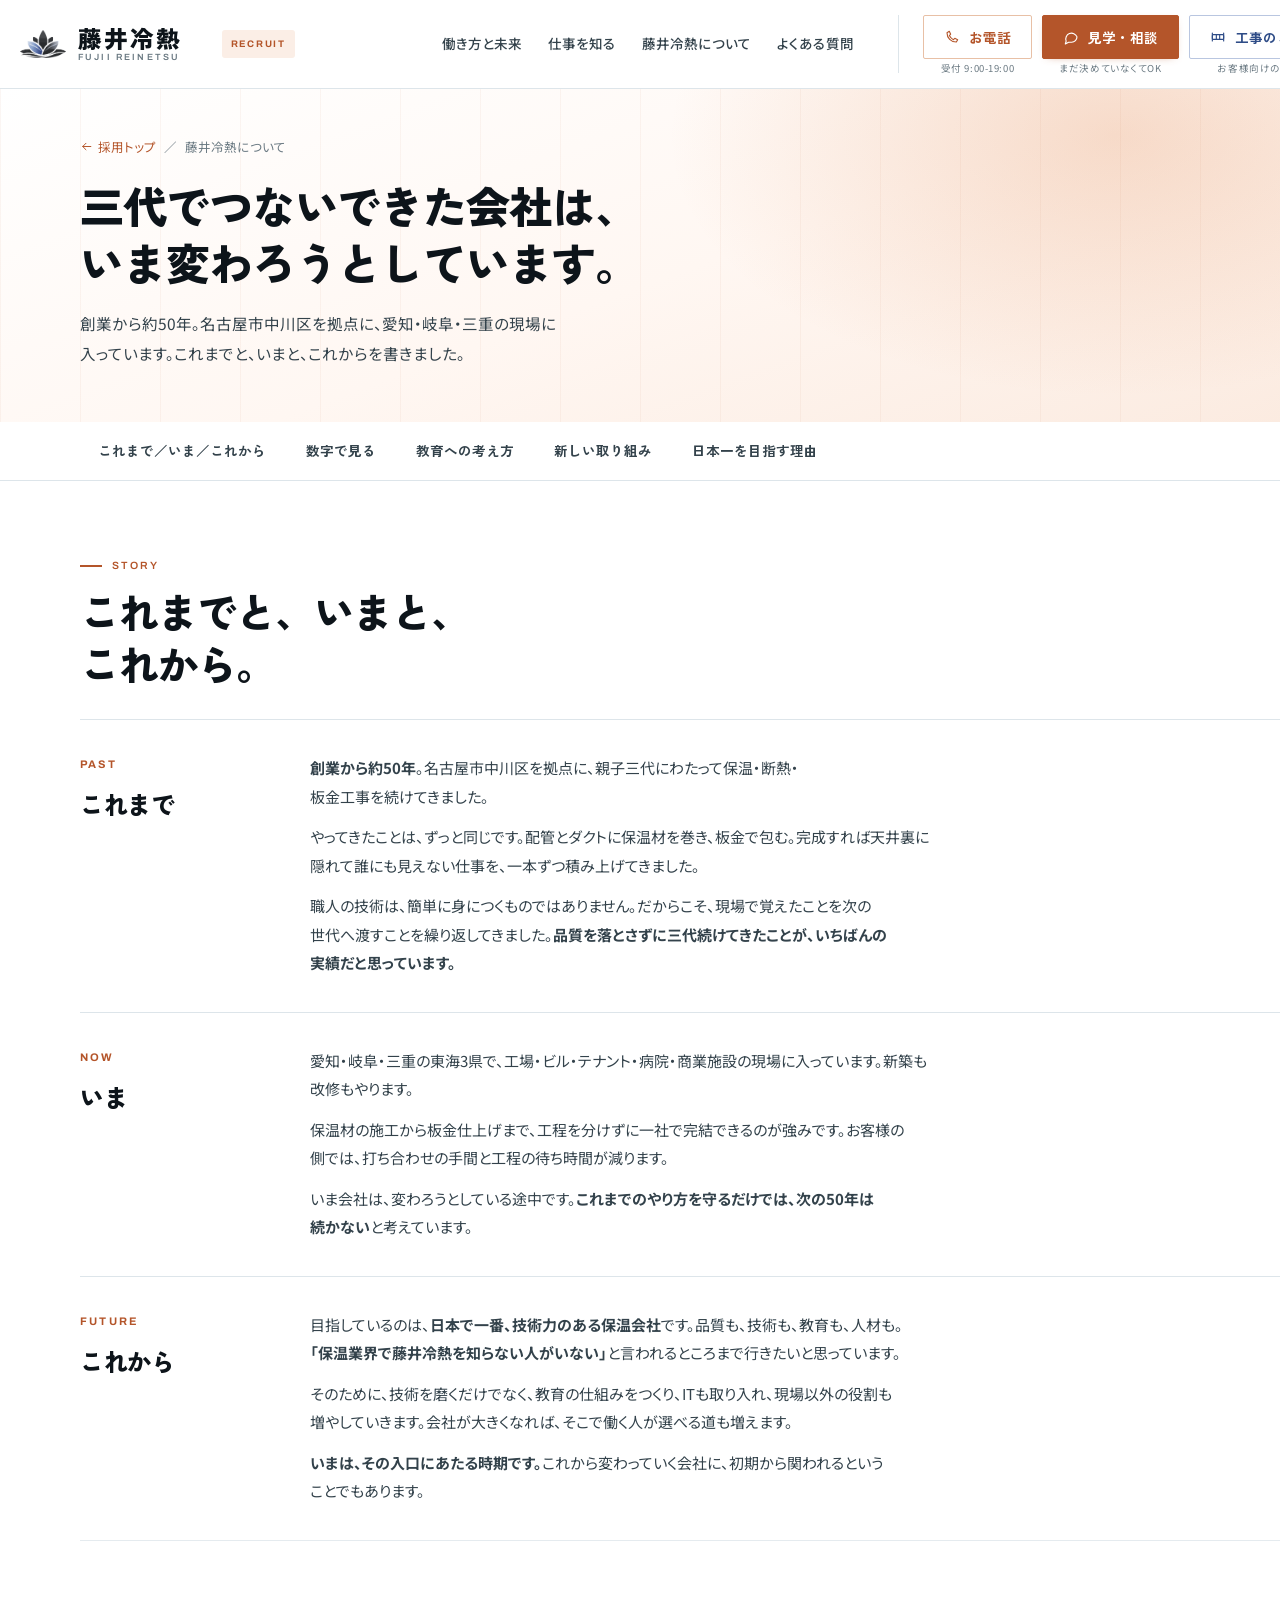
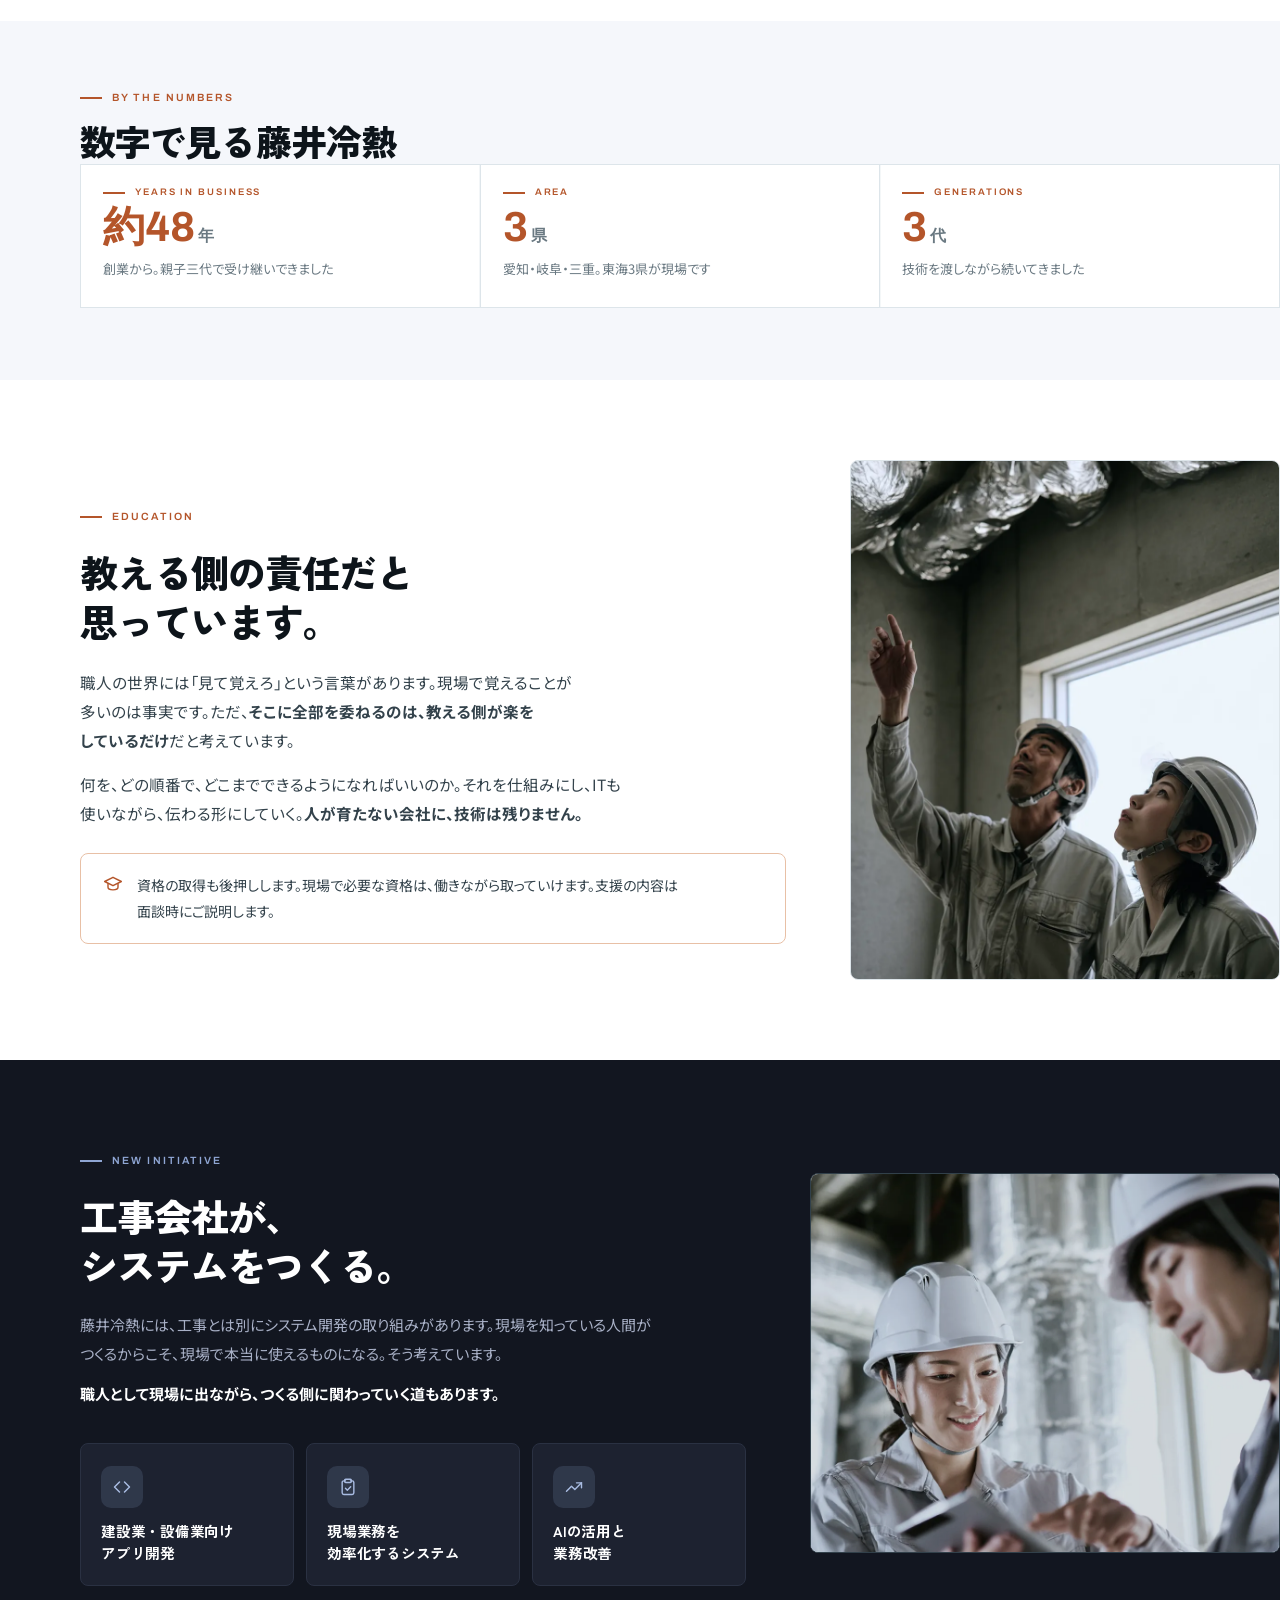
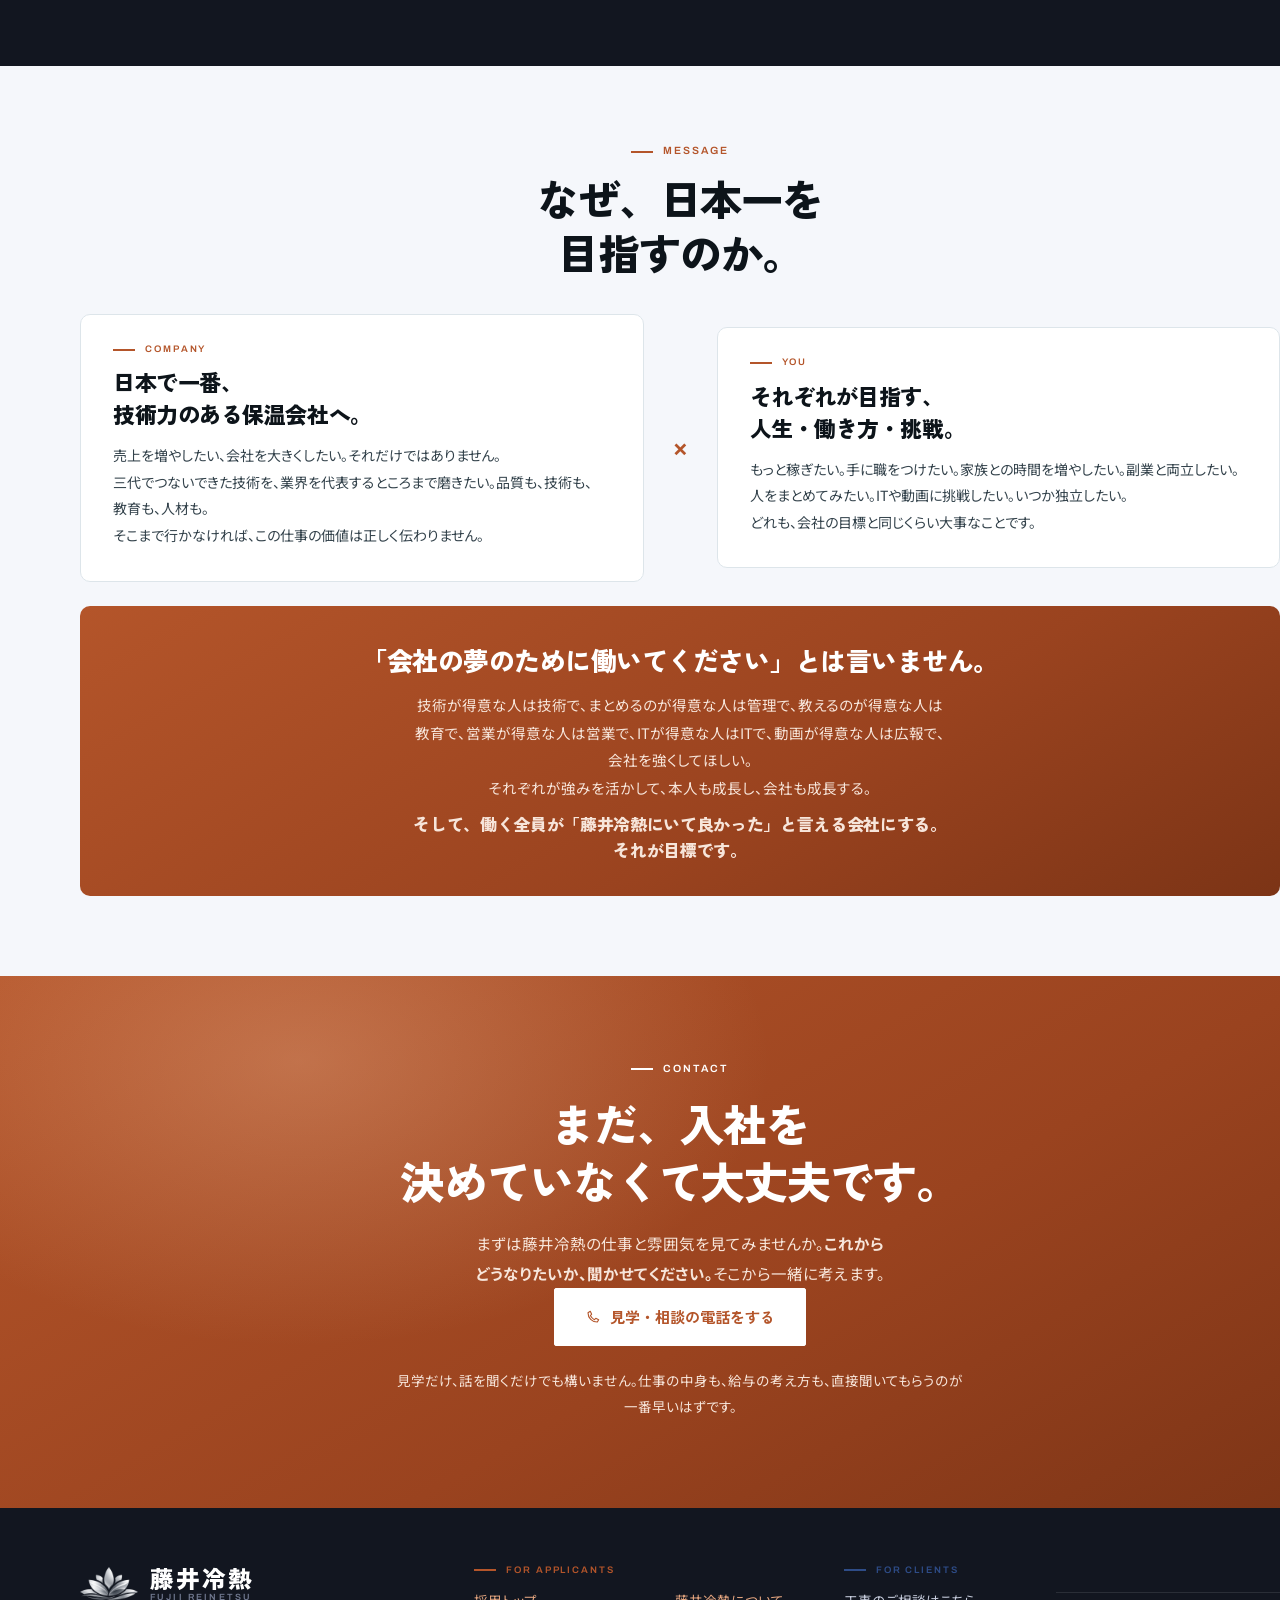
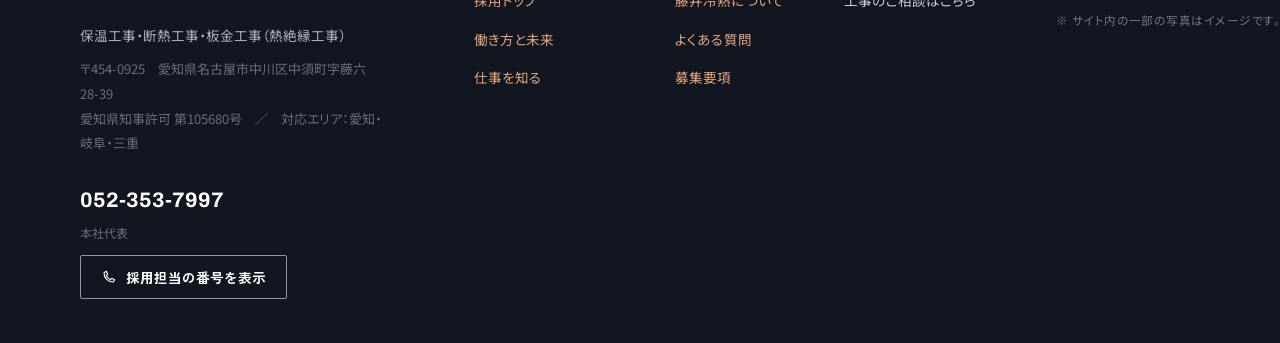
==== commit 3c0535b5: "スマホを専用のデザイン画（正方形）に差し替え picture で出し分け。スマホは 1254x1254 の縦組み版、PCは横組み版。 縦横比もボタンの位置も別物なので、当たり判定も別に持たせた。  タ" ====
--- a/recruit-about.html
+++ b/recruit-about.html
@@ -13,7 +13,7 @@
 <script>document.documentElement.classList.add('js');</script>
 <script src="js/nav.js?v=53702c8f" defer></script>
 <link rel="stylesheet" href="css/reset.css?v=e600d7dc">
-<link rel="stylesheet" href="css/style.css?v=fec5034e">
+<link rel="stylesheet" href="css/style.css?v=23246996">
 
 	<link rel="canonical" href="https://fujiiren1996.github.io/fujii-reinetsu/recruit-about.html">
 	<meta property="og:type" content="article">
--- a/css/style.css
+++ b/css/style.css
@@ -6997,6 +6997,22 @@
 .p-hero__hit--a { left: 5.2%; width: 17.6%; }
 .p-hero__hit--b { left: 24.2%; width: 18.0%; }
 
+/* スマホ用の画像は縦横比も配置も別物なので、当たり判定も別に持つ */
+.p-hero__hit--sa,
+.p-hero__hit--sb { display: none; }
+
+/* 押した瞬間に沈む。画像の中のボタンなので、
+   上に薄い墨を重ねて「押した」ことを返す。 */
+.p-hero__hit {
+	transition: background-color .16s var(--e-out), transform .16s var(--e-out);
+}
+
+.p-hero__hit:active {
+	background: rgba(13, 20, 26, .16);
+	transform: scale(.985);
+	transition-duration: .06s;
+}
+
 .p-hero__hit:focus-visible {
 	outline: 2px solid var(--blue);
 	outline-offset: 3px;
@@ -7056,7 +7072,24 @@
    -------------------------------------------------------------------------- */
 @media screen and (max-width: 768px) {
 
-	.p-hero__hit { border-radius: 2px; }
+	/* スマホは正方形の専用画像に差し替わる。縦横比と
+	   ボタンの位置が変わるので、当たり判定も入れ替える。 */
+	.p-hero { aspect-ratio: 1 / 1; }
+	.p-hero__hit--a,
+	.p-hero__hit--b { display: none; }
+
+	.p-hero__hit--sa,
+	.p-hero__hit--sb {
+		display: block;
+		left: 3.7%;
+		width: 44.5%;
+		border-radius: 4px;
+	}
+
+	/* 画像の中のボタンは375px幅で高さ28px。指の基準（44px）に届かないので、
+	   見た目はそのままに、当たり判定だけ上下へ広げて隙間を埋める。 */
+	.p-hero__hit--sa { top: 75.4%; height: 11.9%; }
+	.p-hero__hit--sb { top: 87.3%; height: 11.7%; }
 
 	.p-intro__inner { padding: 28px 20px 30px; }
 	.p-intro__lead { font-size: 14px; line-height: 1.95; padding-left: 16px; margin-top: 12px; }
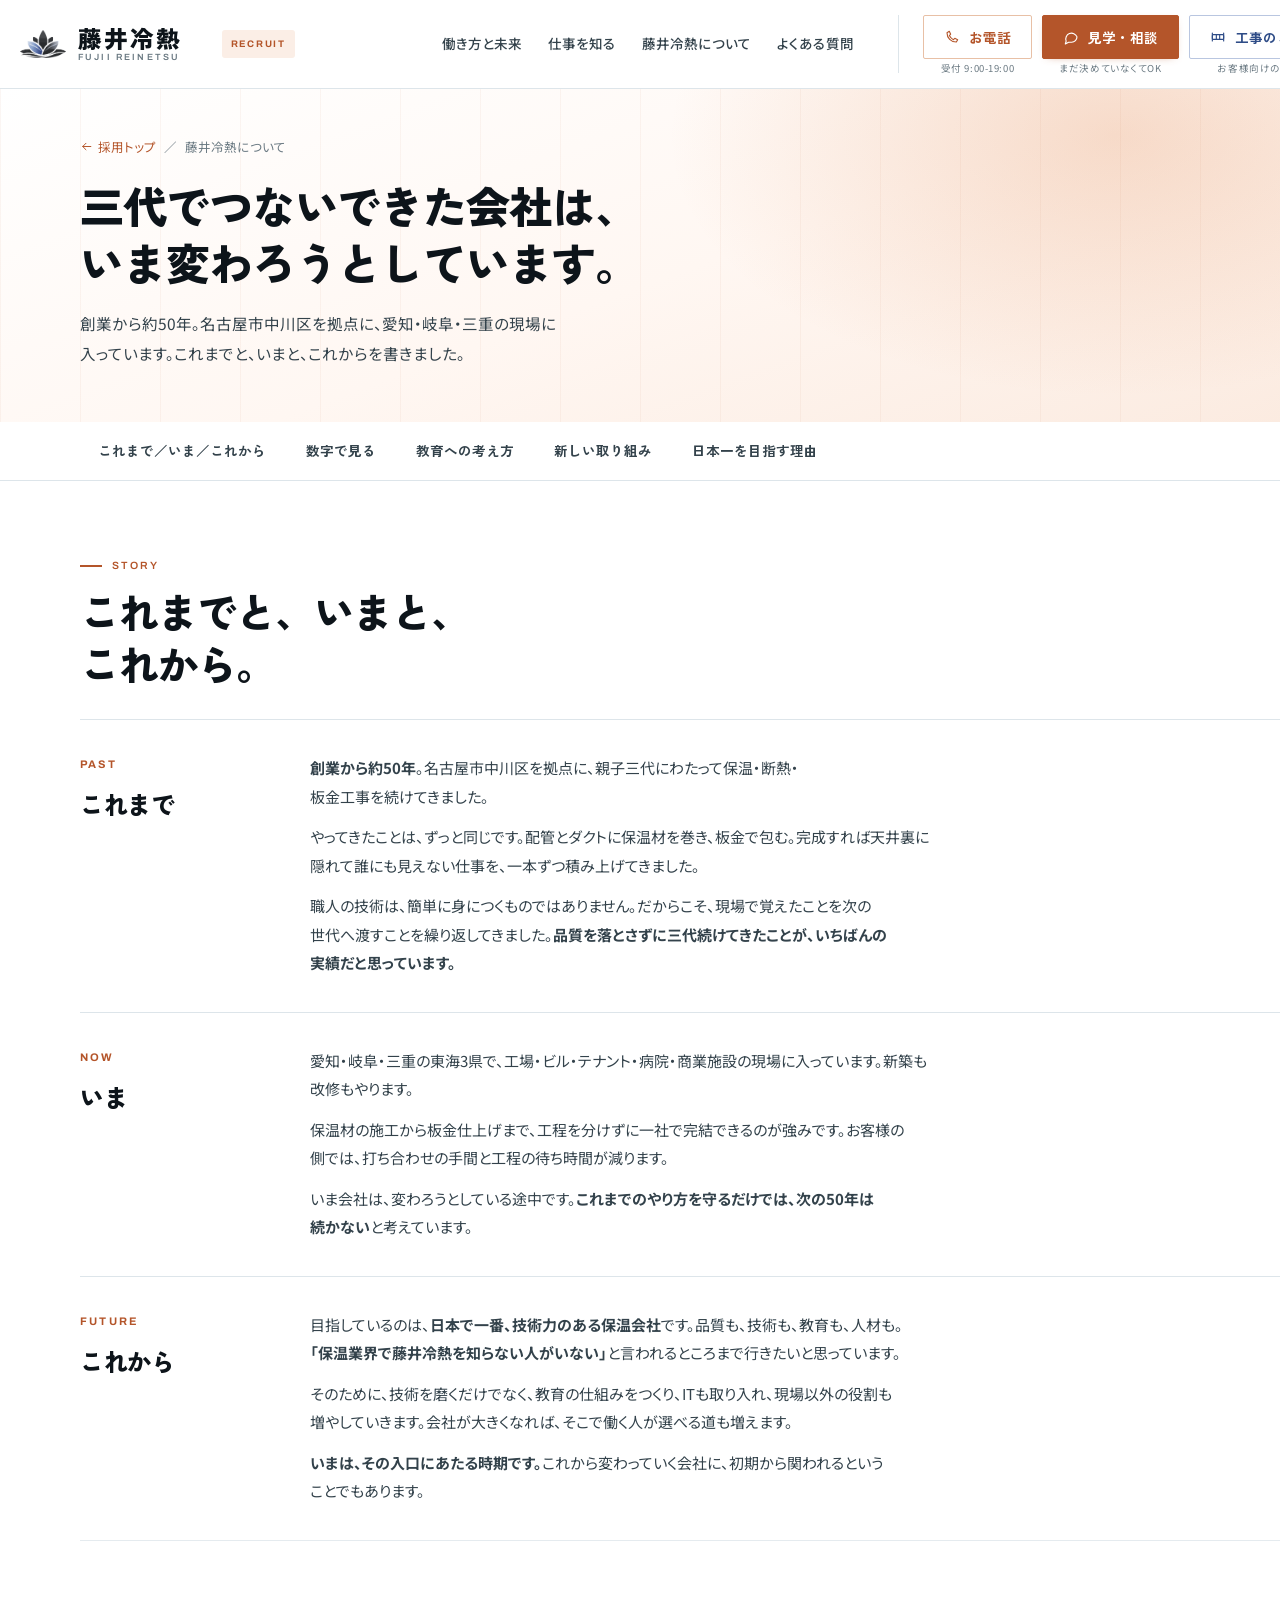
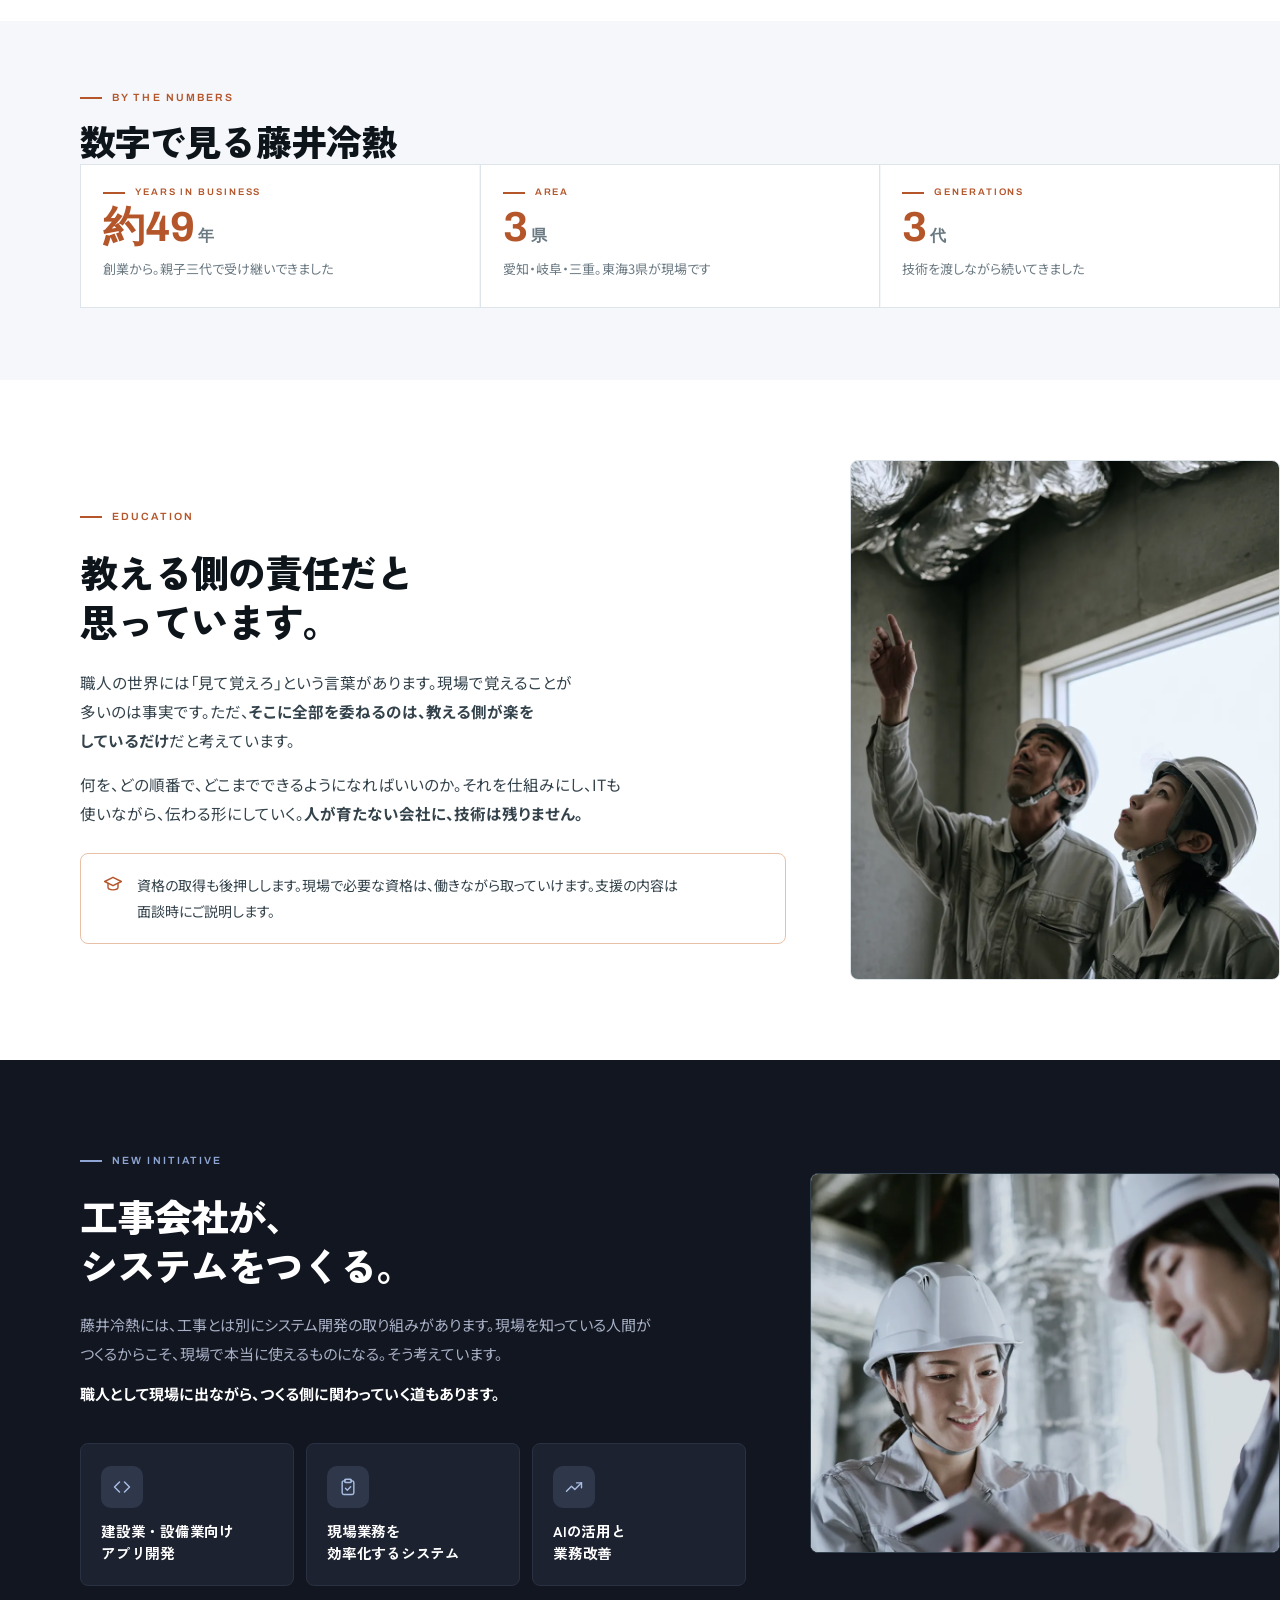
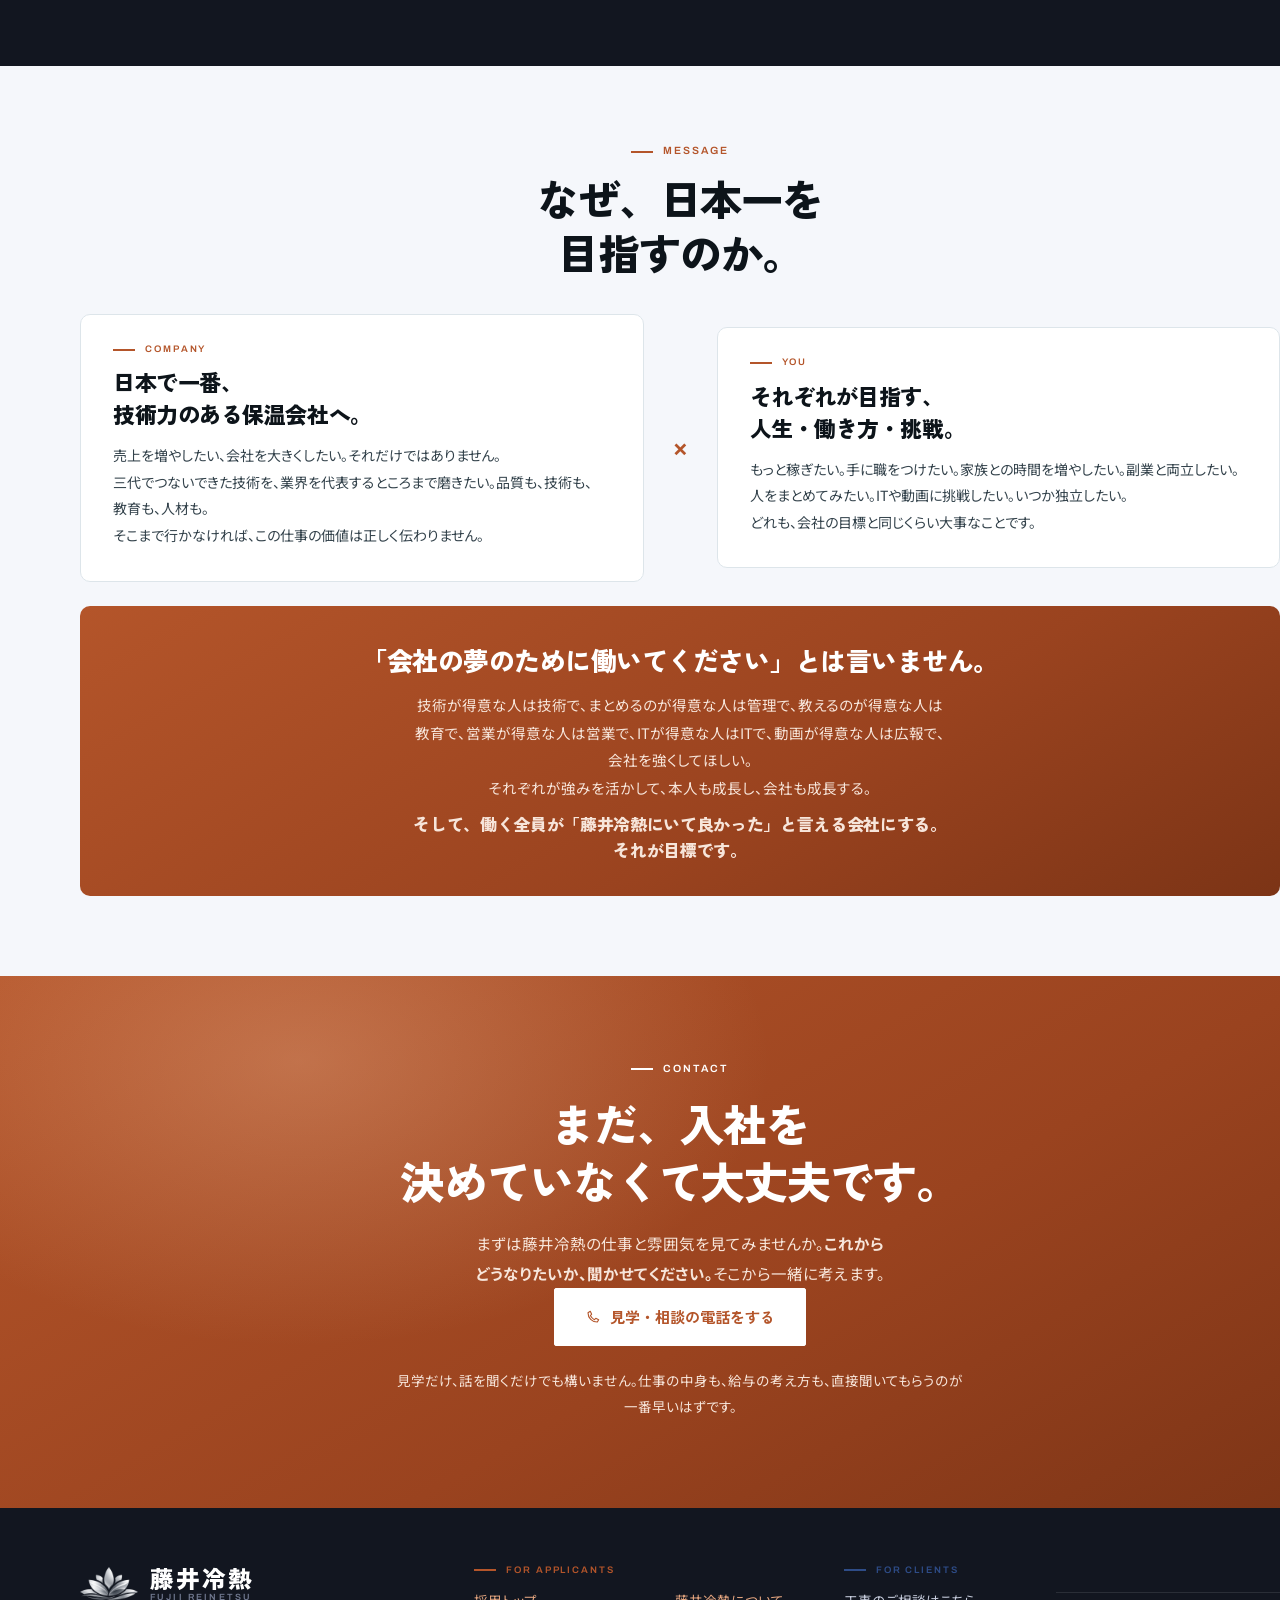
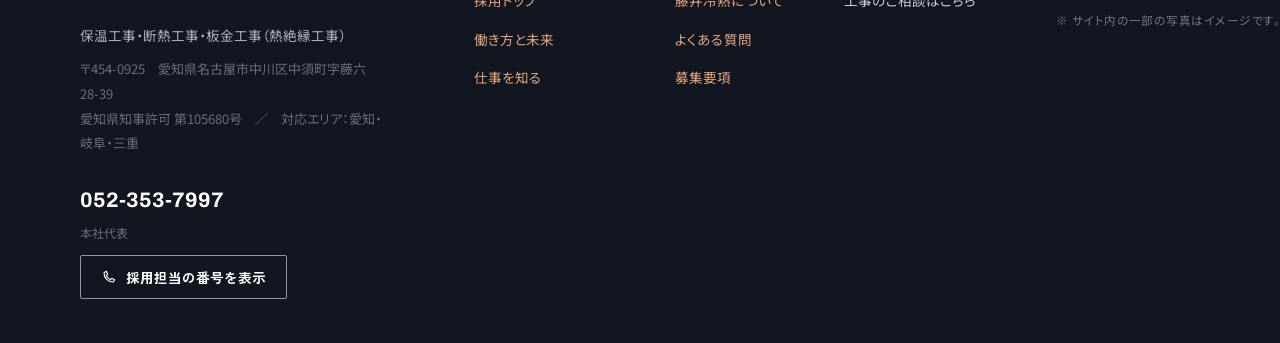
==== commit ae59d400: "採用トップのヒーローをデザイン画に差し替え 見出しは画像の中にあるので、画像を1枚敷くだけにした。 箱を画像と同じ縦横比に固定してあるため、どの幅でも欠けない。 PC 1916x821 / スマホ 1" ====
--- a/recruit-about.html
+++ b/recruit-about.html
@@ -13,7 +13,7 @@
 <script>document.documentElement.classList.add('js');</script>
 <script src="js/nav.js?v=53702c8f" defer></script>
 <link rel="stylesheet" href="css/reset.css?v=e600d7dc">
-<link rel="stylesheet" href="css/style.css?v=23246996">
+<link rel="stylesheet" href="css/style.css?v=2478e133">
 
 	<link rel="canonical" href="https://fujiiren1996.github.io/fujii-reinetsu/recruit-about.html">
 	<meta property="og:type" content="article">
--- a/css/style.css
+++ b/css/style.css
@@ -7094,3 +7094,82 @@
 	.p-intro__inner { padding: 28px 20px 30px; }
 	.p-intro__lead { font-size: 14px; line-height: 1.95; padding-left: 16px; margin-top: 12px; }
 }
+
+/* ==========================================================================
+   50. 採用トップのヒーロー
+   ------------------------------------------------------------------------
+   見出しはデザイン画の中にあるので、画像を1枚敷くだけにする。
+   箱を画像と同じ縦横比に固定してあるため、どの幅でも欠けない。
+   PCとスマホで縦横比が違うので、picture で出し分ける。
+
+   画像に描かれた見出しは、同じ文言を h1 として残してある
+   （目には出さないが、Googleと読み上げソフトは読む）。
+   本文とボタンは、画像の下から始める。
+   ========================================================================== */
+.p-rhero {
+	position: relative;
+	aspect-ratio: 1916 / 821;
+	background: var(--wd);
+	padding: 0;
+	overflow: hidden;
+}
+
+.p-rhero__art {
+	display: block;
+	width: 100%;
+	height: 100%;
+	object-fit: fill;
+}
+
+.p-rhero__txt {
+	position: absolute;
+	width: 1px;
+	height: 1px;
+	margin: -1px;
+	overflow: hidden;
+	clip-path: inset(50%);
+	white-space: nowrap;
+}
+
+/* 画像の下の帯。本文とボタン */
+.p-rlead {
+	background: linear-gradient(180deg, var(--cop-l) 0%, var(--w) 78%);
+	border-bottom: 1px solid var(--line);
+}
+
+.p-rlead__inner {
+	padding-block: 44px 52px;
+	display: flex;
+	flex-direction: column;
+	align-items: flex-start;
+	gap: 20px;
+}
+
+.p-rlead__lead {
+	max-width: 40em;
+	font-size: 16px;
+	line-height: 2;
+	color: var(--ink-2);
+}
+
+.p-rlead__lead b { font-weight: 700; color: var(--ink); }
+
+.p-rlead__note {
+	max-width: 44em;
+	font-size: 13px;
+	line-height: 1.9;
+	color: var(--mut);
+}
+
+@media screen and (max-width: 768px) {
+	.p-rhero { aspect-ratio: 1 / 1; }
+
+	.p-rlead__inner {
+		padding: 24px 20px 32px;
+		gap: 16px;
+	}
+
+	.p-rlead__lead { font-size: 14.5px; line-height: 1.95; }
+	.p-rlead__note { font-size: 12px; }
+	.p-rhero__cta { display: flex; flex-direction: column; width: 100%; gap: 10px; }
+}
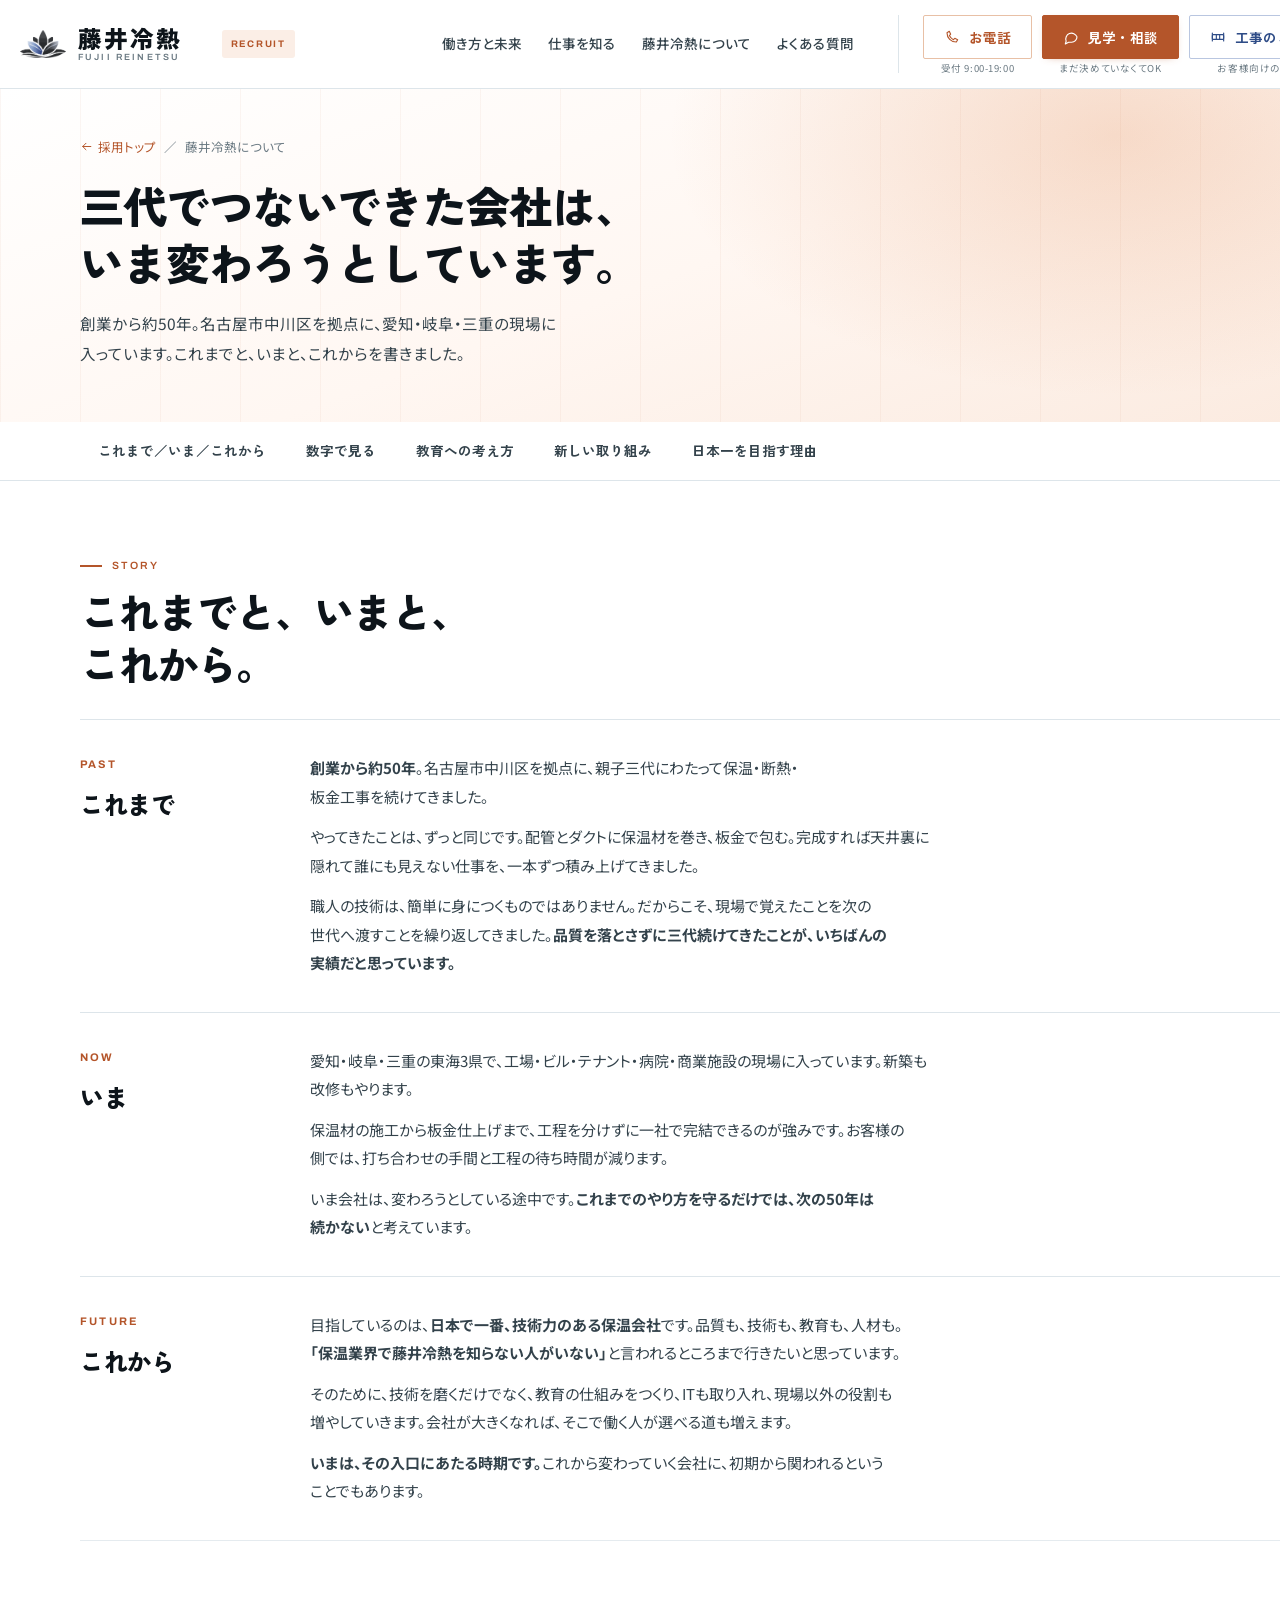
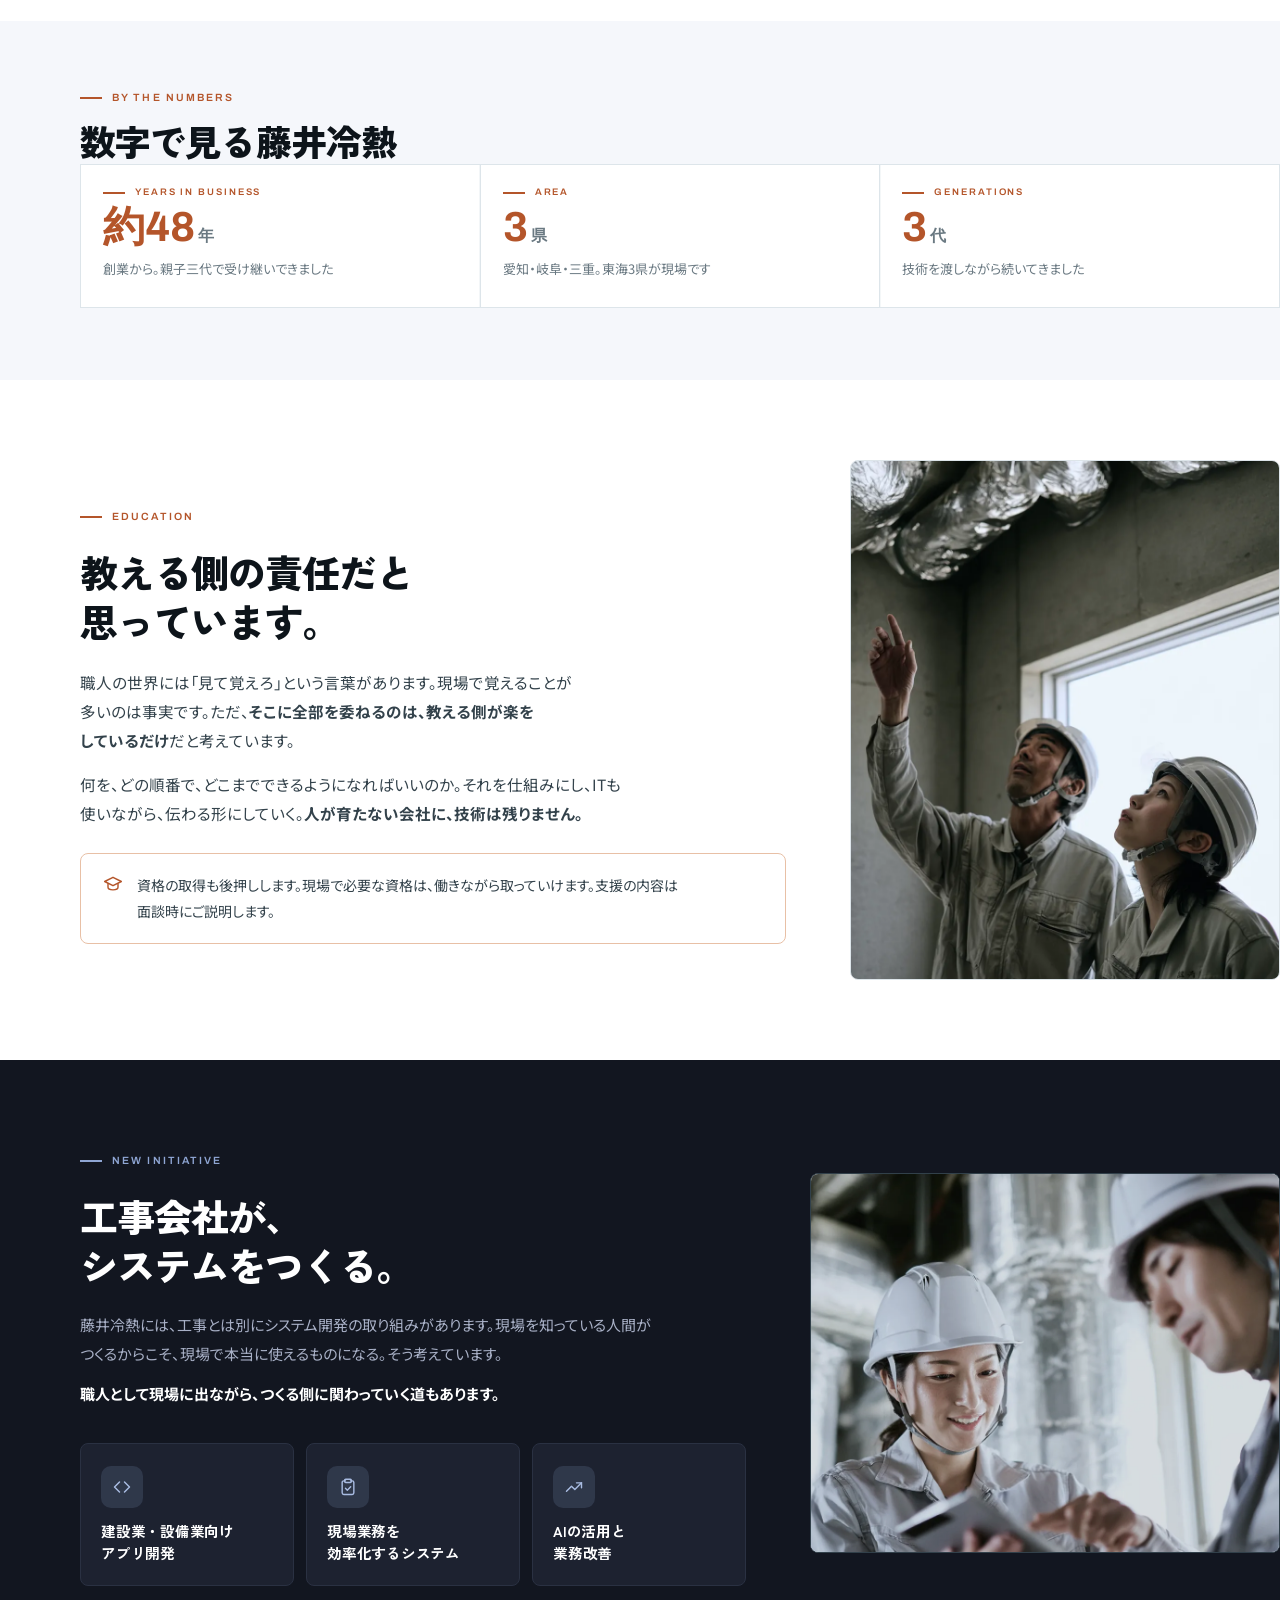
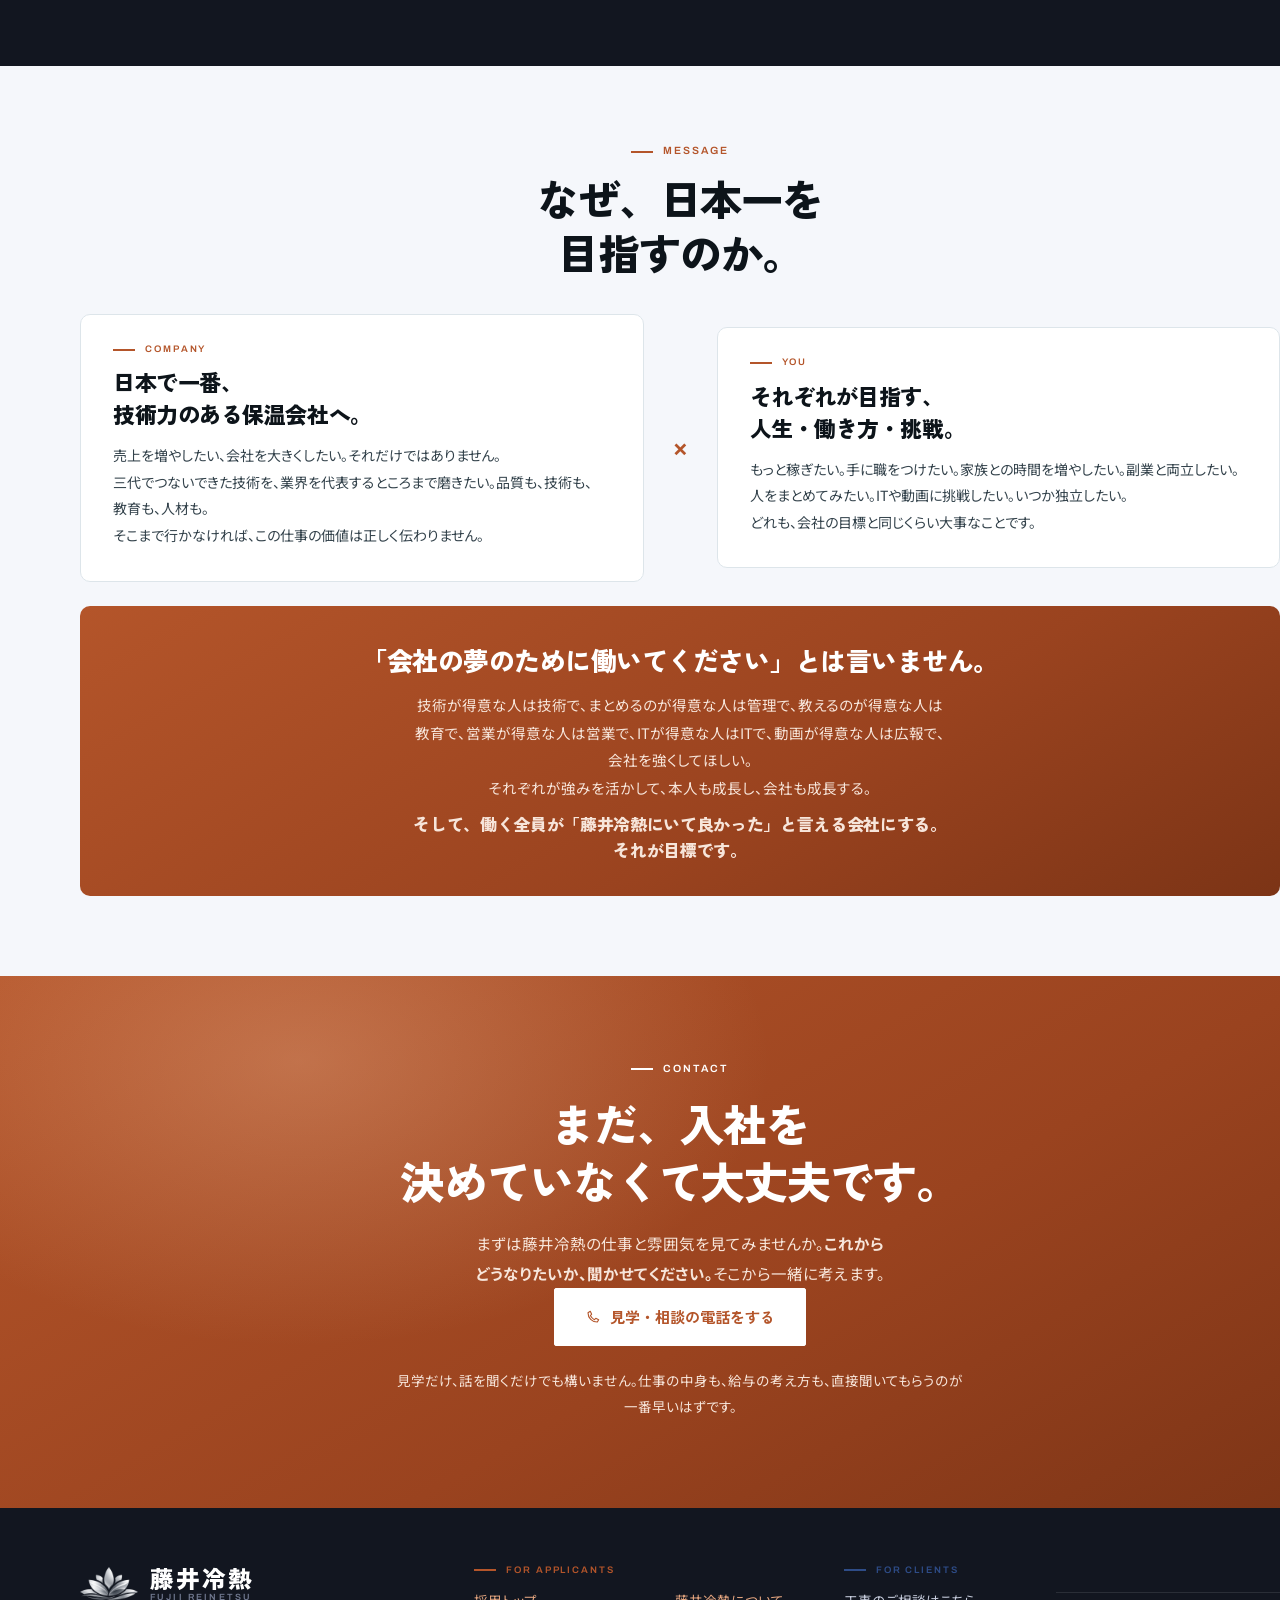
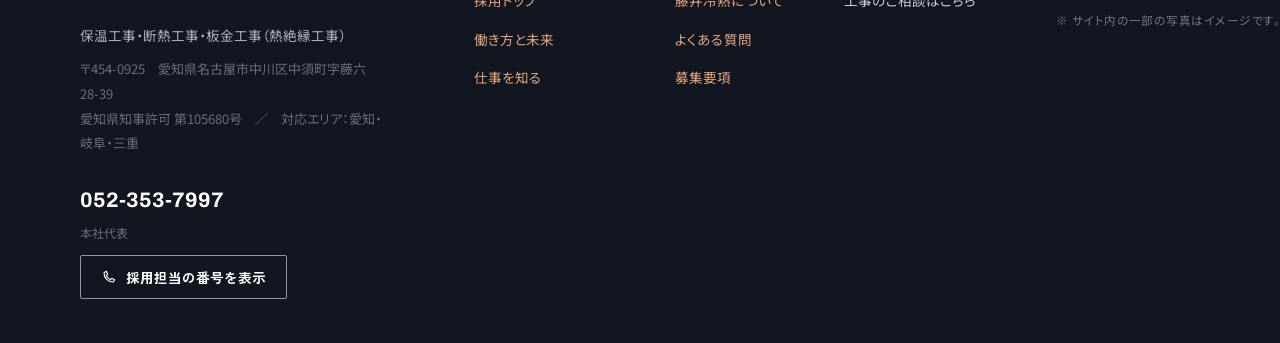
==== commit 51076adf: "採用トップ：流れる帯でヒーローを挟む 上段をヒーロー画像の上、下段を下に置いて額縁にする。 向きが逆なので、挟むと動きの対比が効く。  上は82pxの細いリボンにした。同じ厚みで2本挟むと ヒーロー画" ====
--- a/recruit-about.html
+++ b/recruit-about.html
@@ -13,7 +13,7 @@
 <script>document.documentElement.classList.add('js');</script>
 <script src="js/nav.js?v=53702c8f" defer></script>
 <link rel="stylesheet" href="css/reset.css?v=e600d7dc">
-<link rel="stylesheet" href="css/style.css?v=2478e133">
+<link rel="stylesheet" href="css/style.css?v=f41e7d9a">
 
 	<link rel="canonical" href="https://fujiiren1996.github.io/fujii-reinetsu/recruit-about.html">
 	<meta property="og:type" content="article">
--- a/css/style.css
+++ b/css/style.css
@@ -7173,3 +7173,32 @@
 	.p-rlead__note { font-size: 12px; }
 	.p-rhero__cta { display: flex; flex-direction: column; width: 100%; gap: 10px; }
 }
+
+/* 採用トップ：横に流れる写真の帯。
+   ヒーロー画像の直下に、区切りのアクセントとして置く。
+   スマホだけ。PCは画像そのものが横長なので要らない。 */
+.p-rband { display: none; }
+
+@media screen and (max-width: 768px) {
+	.p-rband {
+		display: block;
+		background: var(--cop-l);
+	}
+
+	/* 上は細いリボン。同じ厚みで2本挟むと、ヒーロー画像が
+	   240px下がって最初の一目に主役が入らなくなる。 */
+	.p-rband--top {
+		padding-block: 8px;
+		background: linear-gradient(180deg, var(--w), var(--cop-l));
+	}
+
+	.p-rband--top .p-mflow__i {
+		width: 82px;
+		height: 82px;
+	}
+
+	.p-rband--btm {
+		padding-block: 10px 12px;
+		background: linear-gradient(180deg, var(--cop-l), var(--cop-l));
+	}
+}
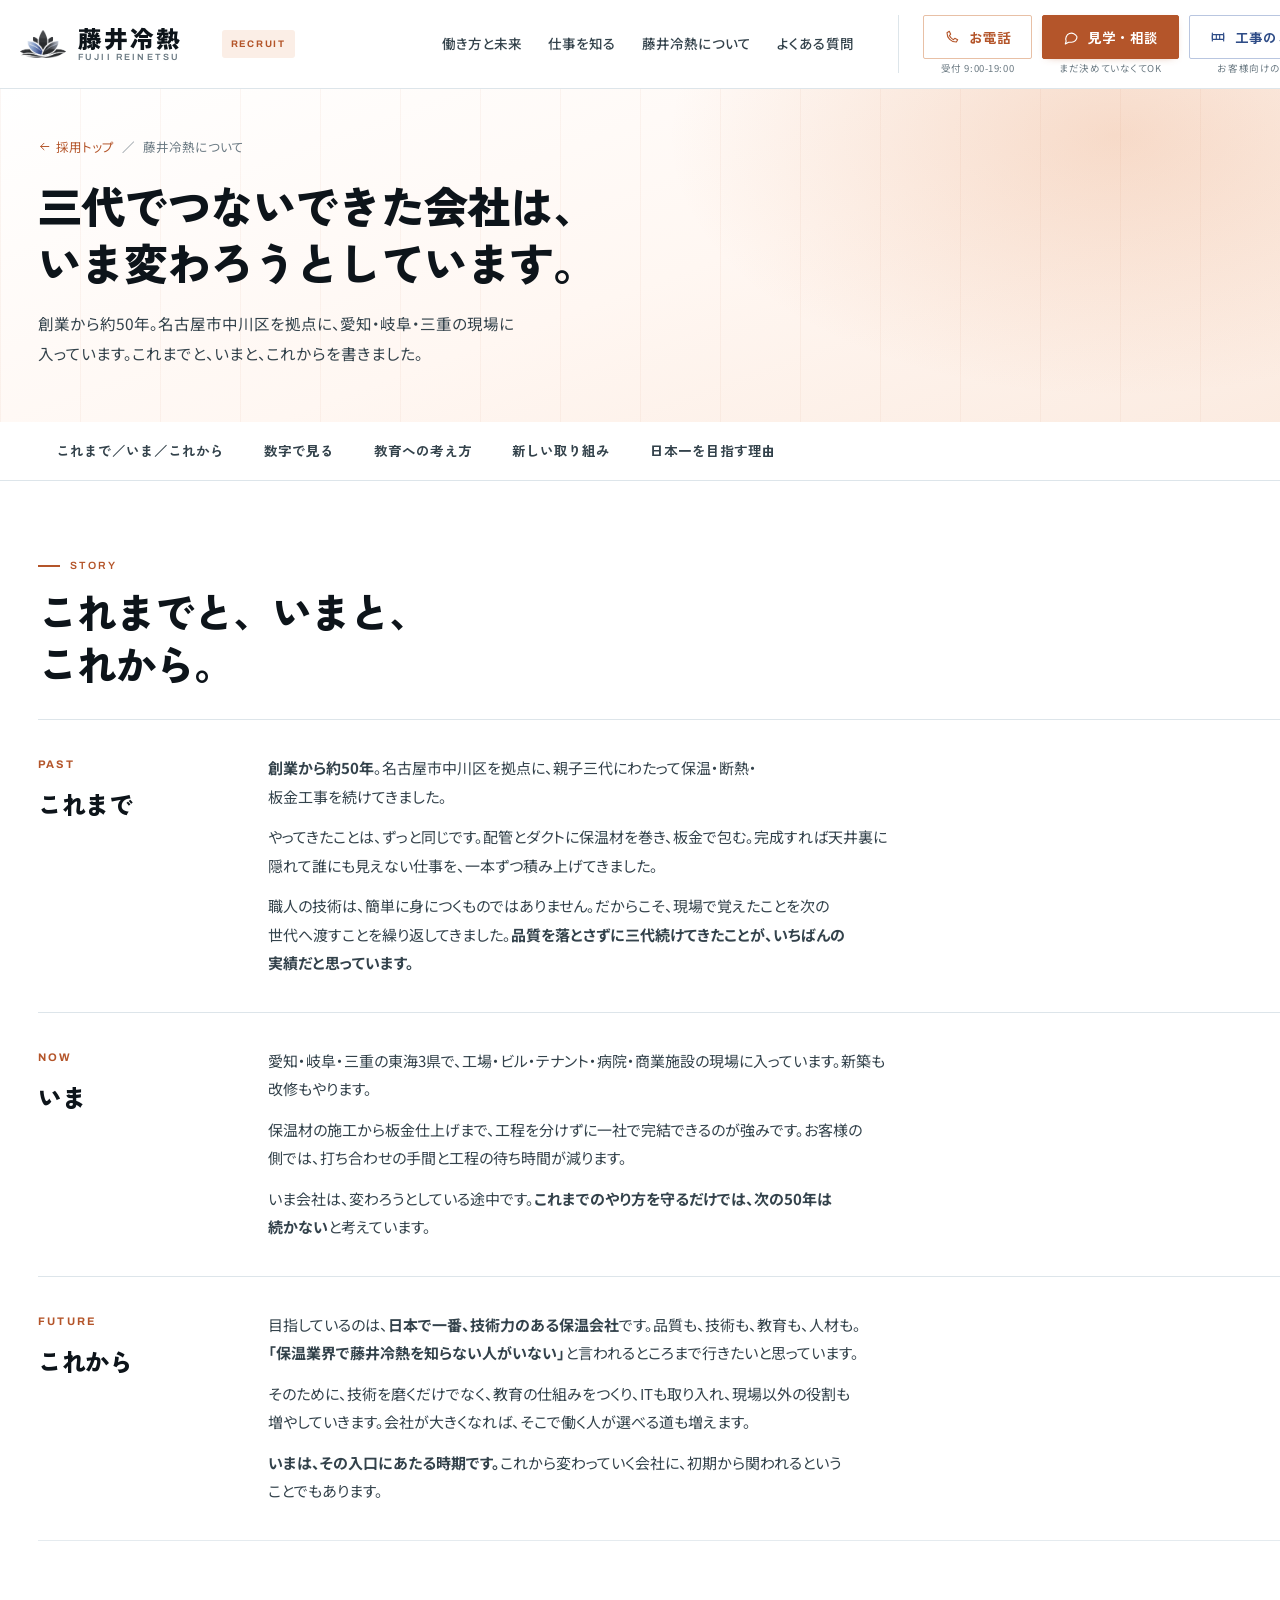
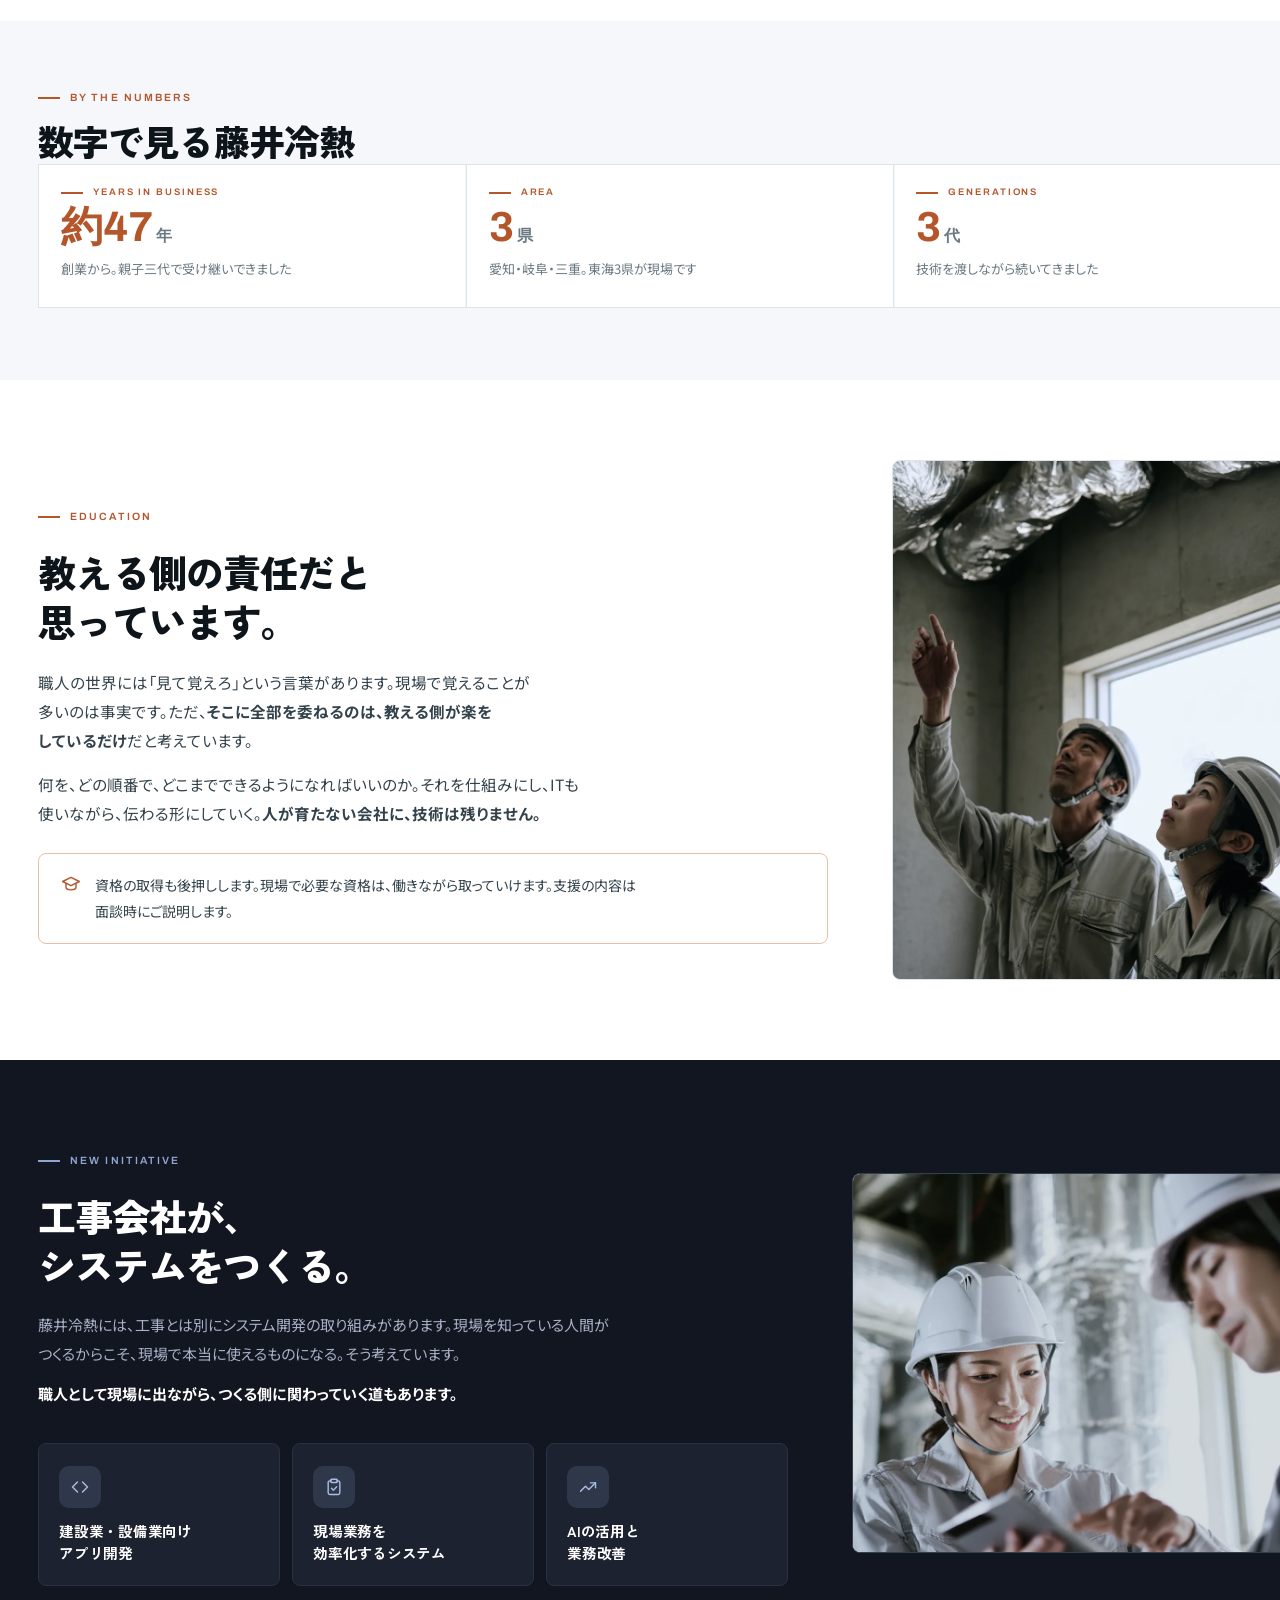
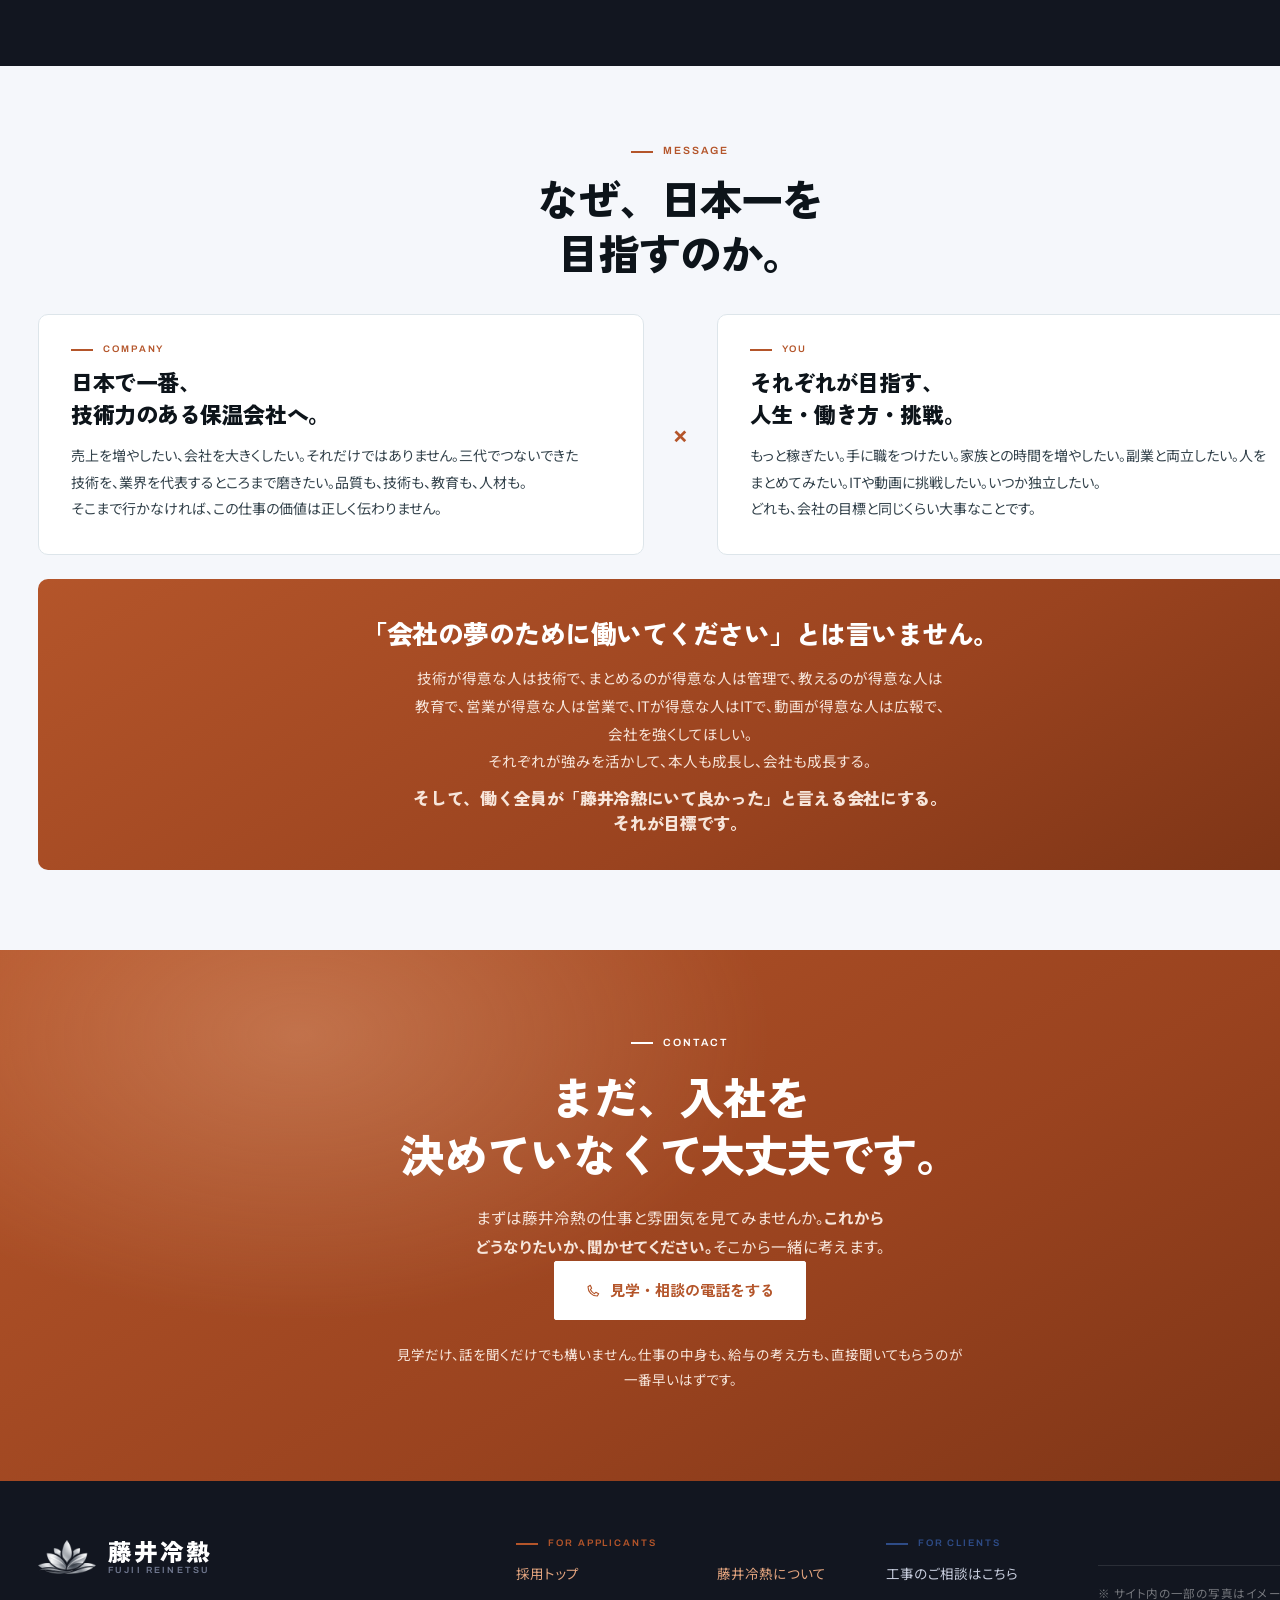
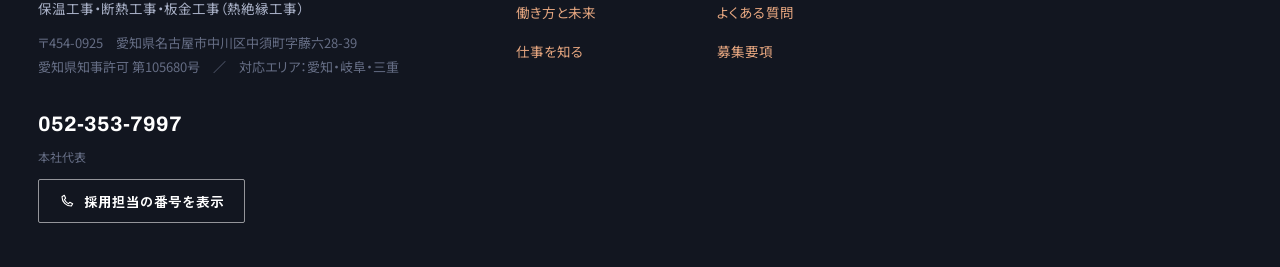
==== commit 4572b8f9: "本文の幅をヒーローに合わせる ヒーロー画像の中の見出しは画像幅の5.44%から始まるのに、 本文は1200px中央寄せで左端が120px。1440pxで42pxずれていた。  --inner を 12" ====
--- a/recruit-about.html
+++ b/recruit-about.html
@@ -13,7 +13,7 @@
 <script>document.documentElement.classList.add('js');</script>
 <script src="js/nav.js?v=53702c8f" defer></script>
 <link rel="stylesheet" href="css/reset.css?v=e600d7dc">
-<link rel="stylesheet" href="css/style.css?v=f41e7d9a">
+<link rel="stylesheet" href="css/style.css?v=d03579ec">
 
 	<link rel="canonical" href="https://fujiiren1996.github.io/fujii-reinetsu/recruit-about.html">
 	<meta property="og:type" content="article">
--- a/css/style.css
+++ b/css/style.css
@@ -52,7 +52,7 @@
 	--ff-lt: "Archivo", "Helvetica Neue", Arial, sans-serif;
 	/* 寸法 */
 	--page: 1440px;
-	--inner: 1200px;
+	--inner: 1284px;   /* ヒーロー画像の左余白（幅の5.44%）に本文の左端を合わせる */
 	--inner-wide: 1320px;
 	--head-h: 89px;
 	/* 動き */
@@ -6954,8 +6954,13 @@
    ========================================================================== */
 .p-hero {
 	position: relative;
-	aspect-ratio: 1672 / 941;
+	/* 画像は 1672x941（16:9）。そのまま敷くと1440px幅で高さ810pxになり、
+	   ヘッダー89pxと合わせて画面がヒーローだけで埋まる。
+	   上端を14.6%切って 2.215:1 の帯にする。
+	   切った先にあるのは画像内のロゴ行で、サイトのヘッダーと重複していた。 */
+	aspect-ratio: 1725 / 755;
 	background: var(--w);
+	overflow: hidden;
 }
 
 .p-hero__art {
@@ -6979,10 +6984,12 @@
 }
 
 /* 画像に描かれたボタンの上に重ねる当たり判定 */
+/* 上端を切ったぶん、画像内のボタンの位置も繰り上がる。
+   1440pxで実測して 79.7〜87.5% に合わせた。 */
 .p-hero__hit {
 	position: absolute;
-	top: 79.6%;
-	height: 6.4%;
+	top: 80.9%;
+	height: 8.0%;
 	border-radius: 3px;
 }
 
@@ -6994,8 +7001,8 @@
 	clip-path: inset(50%);
 }
 
-.p-hero__hit--a { left: 5.2%; width: 17.6%; }
-.p-hero__hit--b { left: 24.2%; width: 18.0%; }
+.p-hero__hit--a { left: 8.1%; width: 17.1%; }
+.p-hero__hit--b { left: 26.5%; width: 17.5%; }
 
 /* スマホ用の画像は縦横比も配置も別物なので、当たり判定も別に持つ */
 .p-hero__hit--sa,
@@ -7035,7 +7042,9 @@
 .p-intro__inner {
 	width: min(var(--page), 100%);
 	margin-inline: auto;
-	padding: clamp(36px, 4vw, 60px) 120px;
+	/* ヒーロー画像の中の見出しは、画像幅の5.44%の位置から始まる。
+	   同じ割合にしておくと、どの画面幅でも左端が揃う。 */
+	padding: clamp(36px, 4vw, 60px) 5.44%;
 }
 
 .p-intro__lead {
@@ -7075,6 +7084,7 @@
 	/* スマホは正方形の専用画像に差し替わる。縦横比と
 	   ボタンの位置が変わるので、当たり判定も入れ替える。 */
 	.p-hero { aspect-ratio: 1 / 1; }
+	.p-hero__art { object-fit: fill; object-position: 50% 50%; }
 	.p-hero__hit--a,
 	.p-hero__hit--b { display: none; }
 
